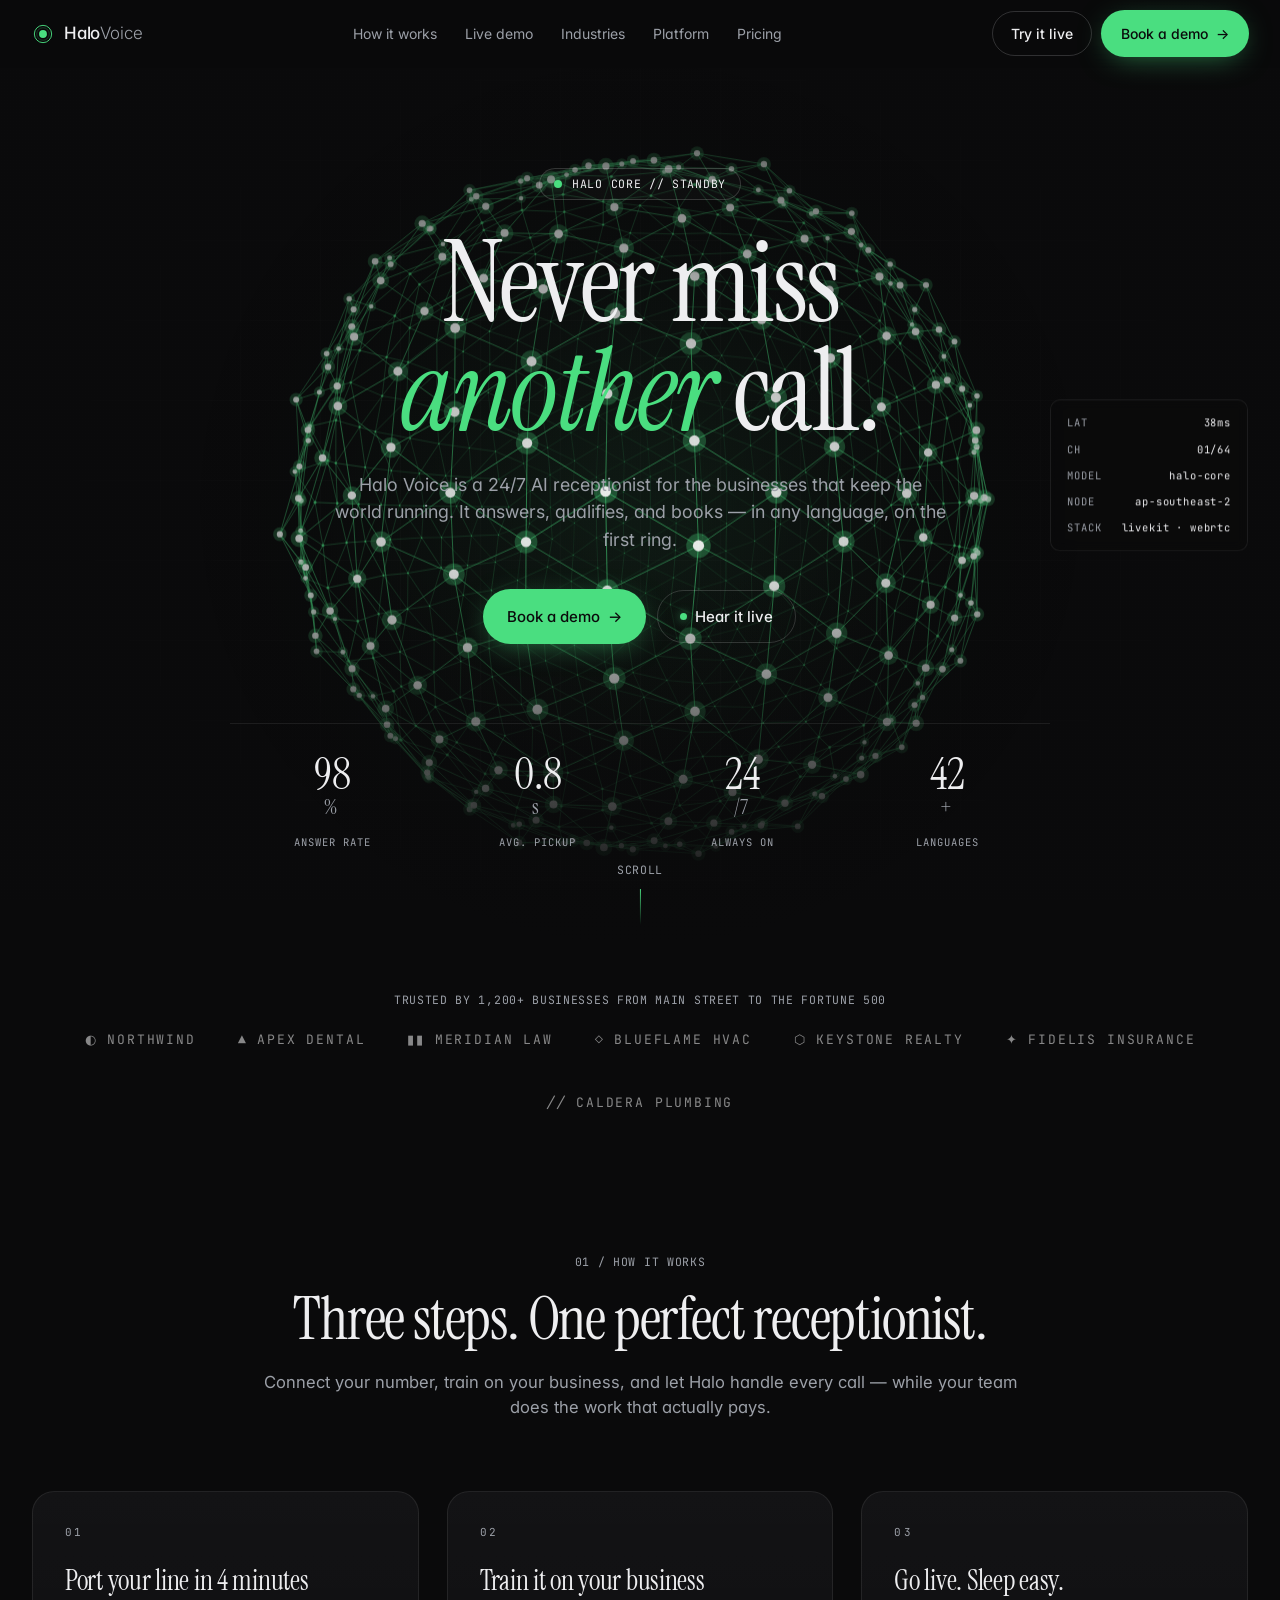
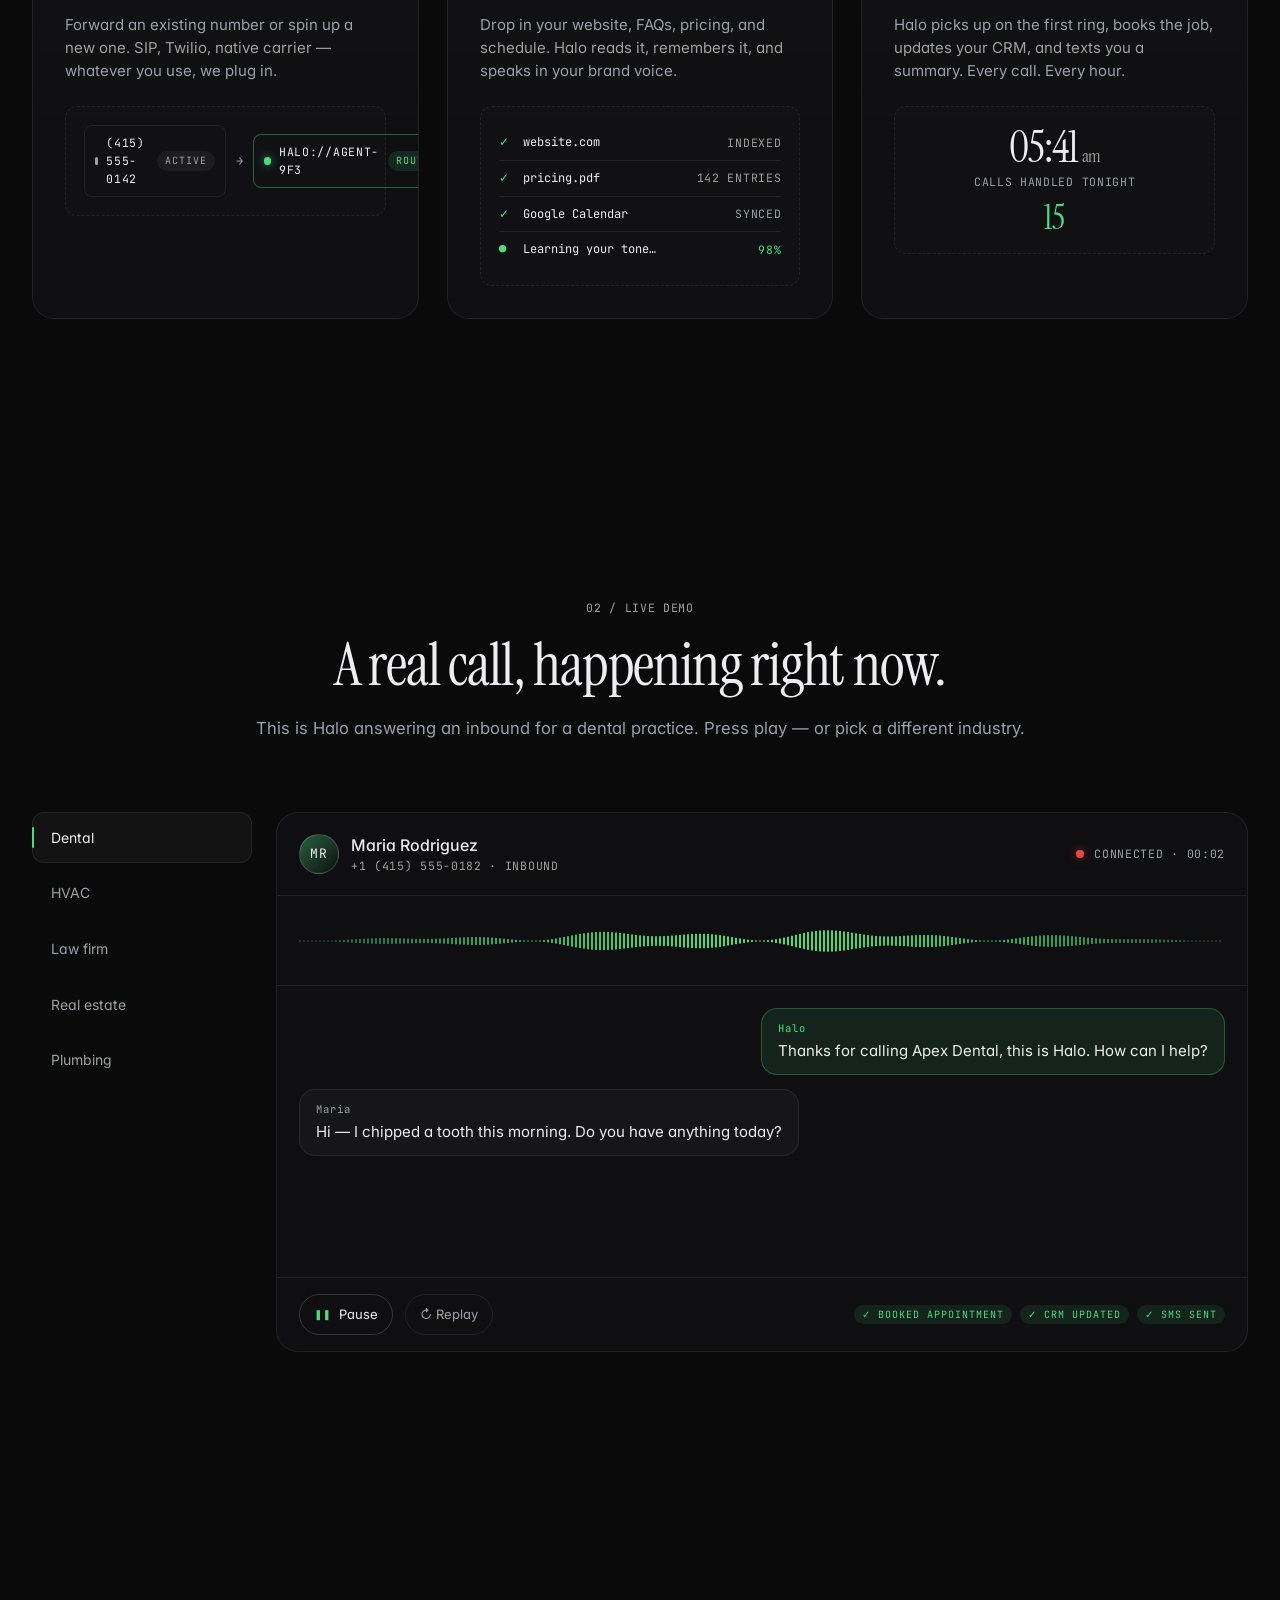
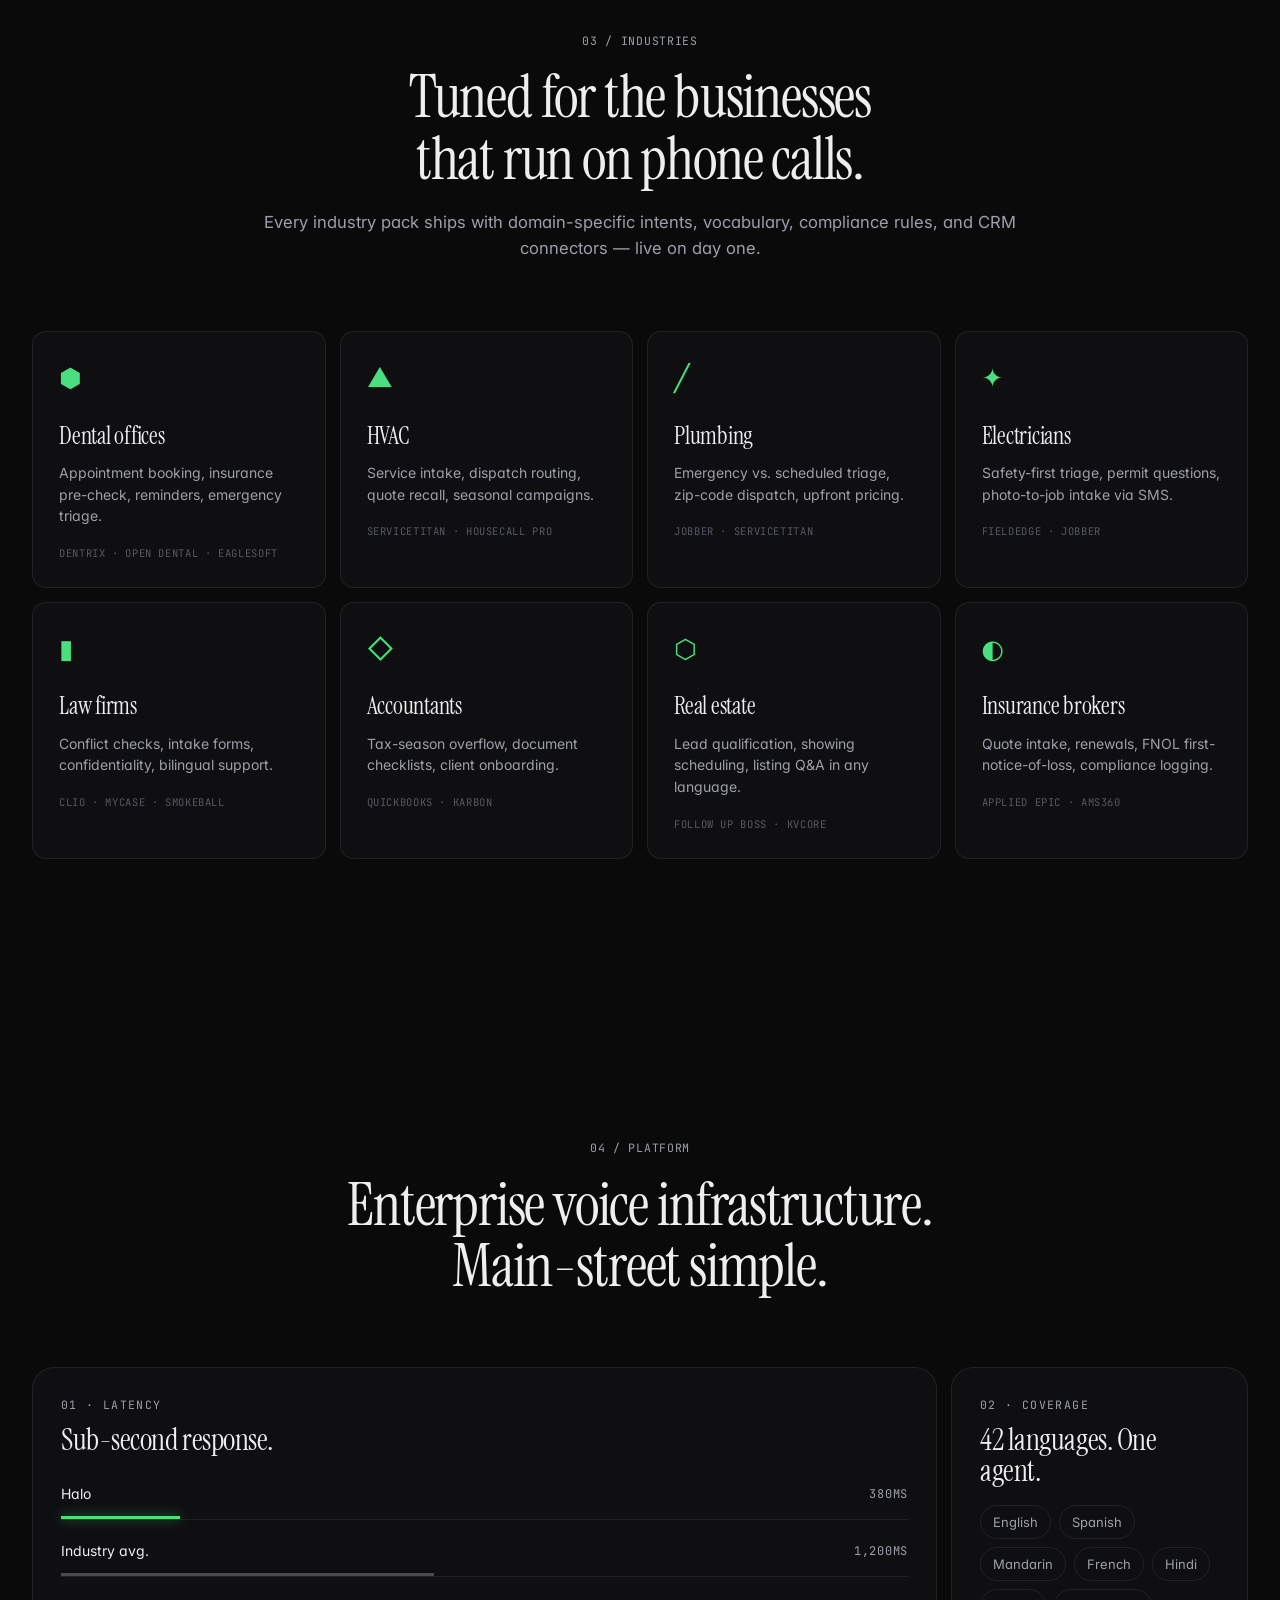
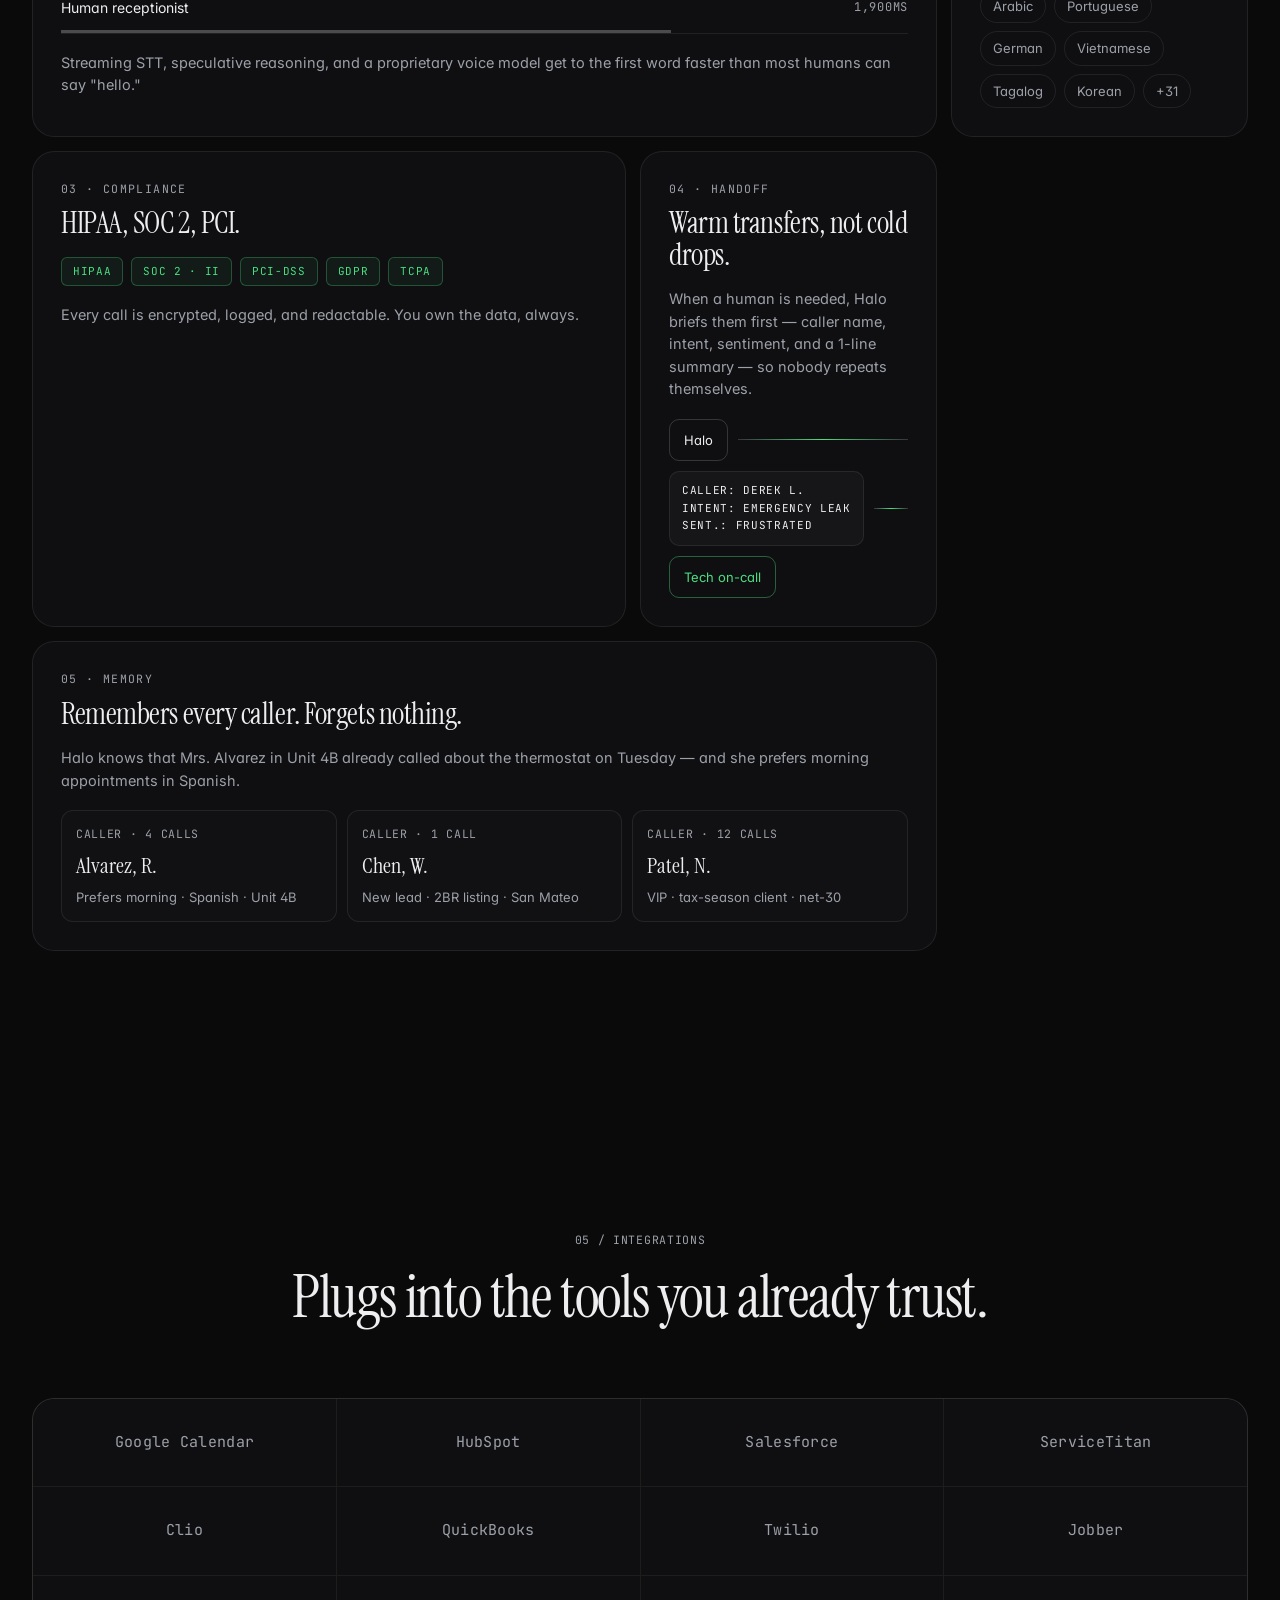
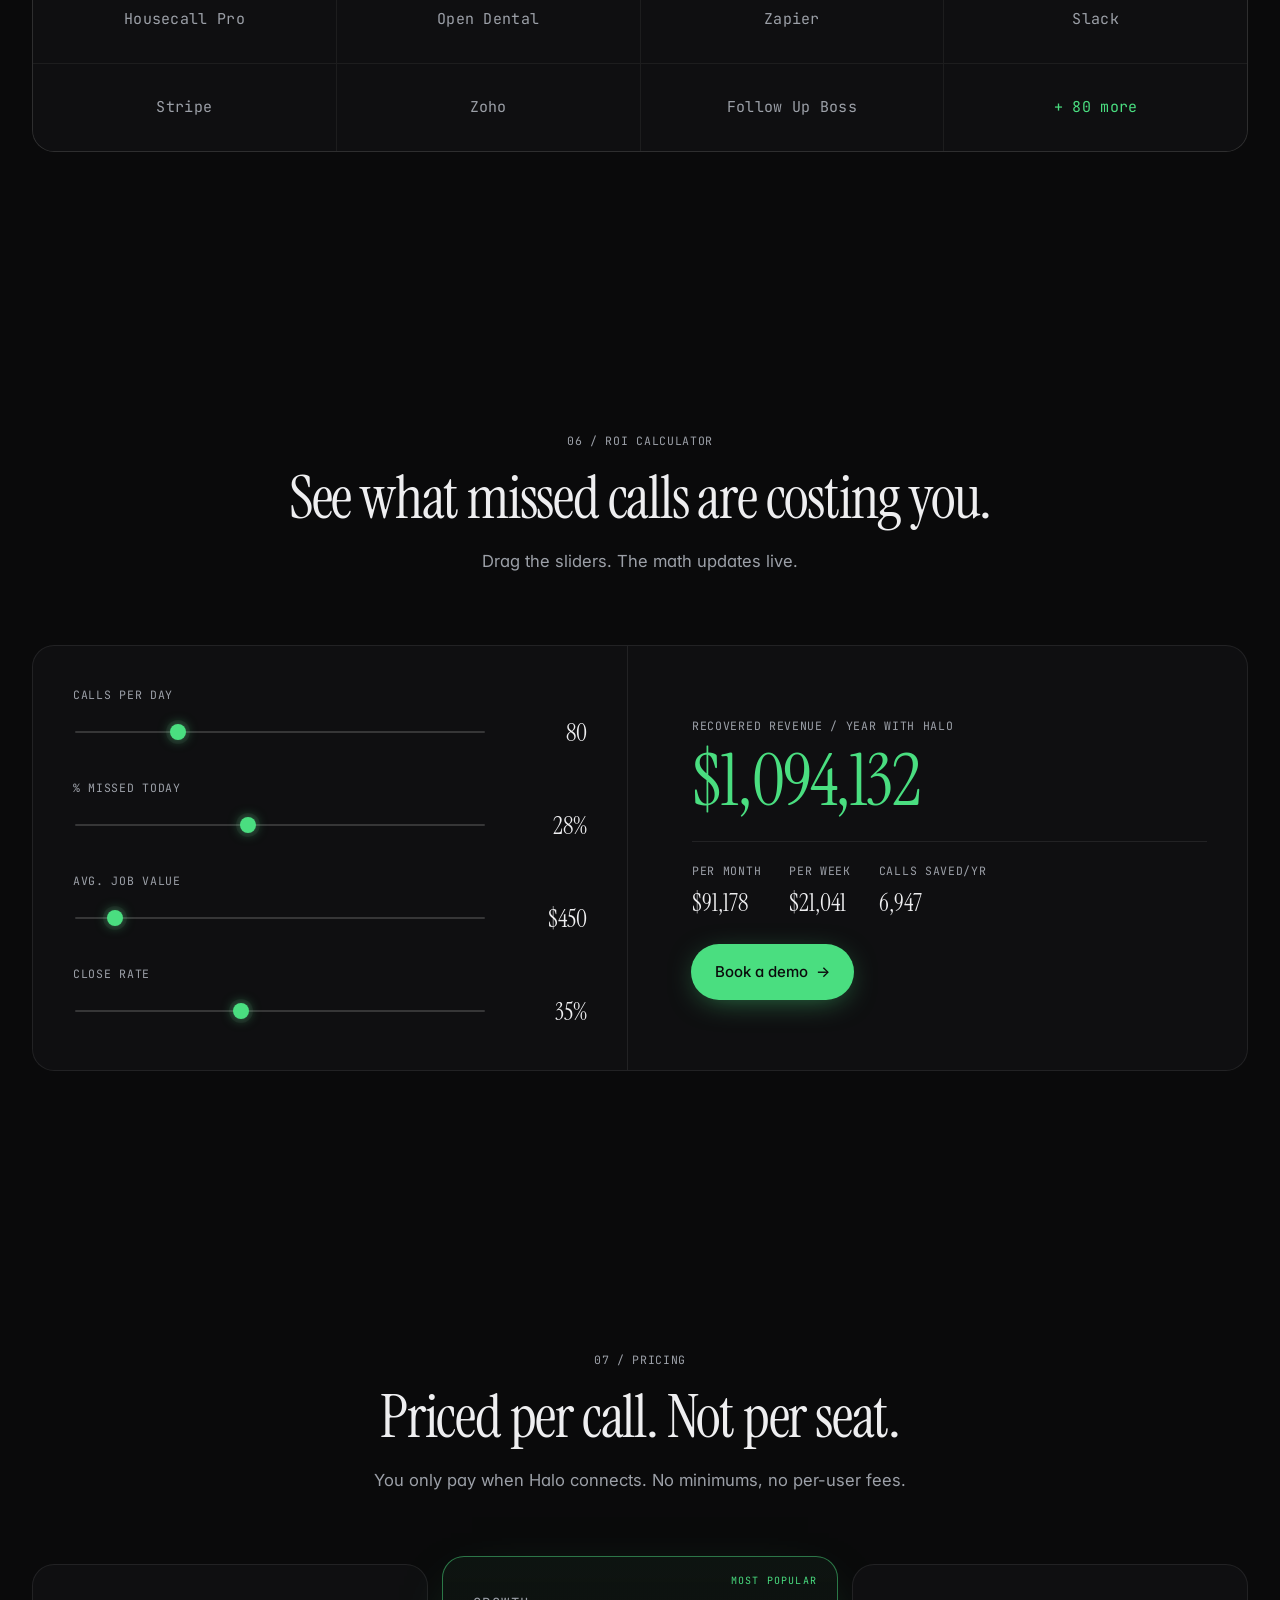
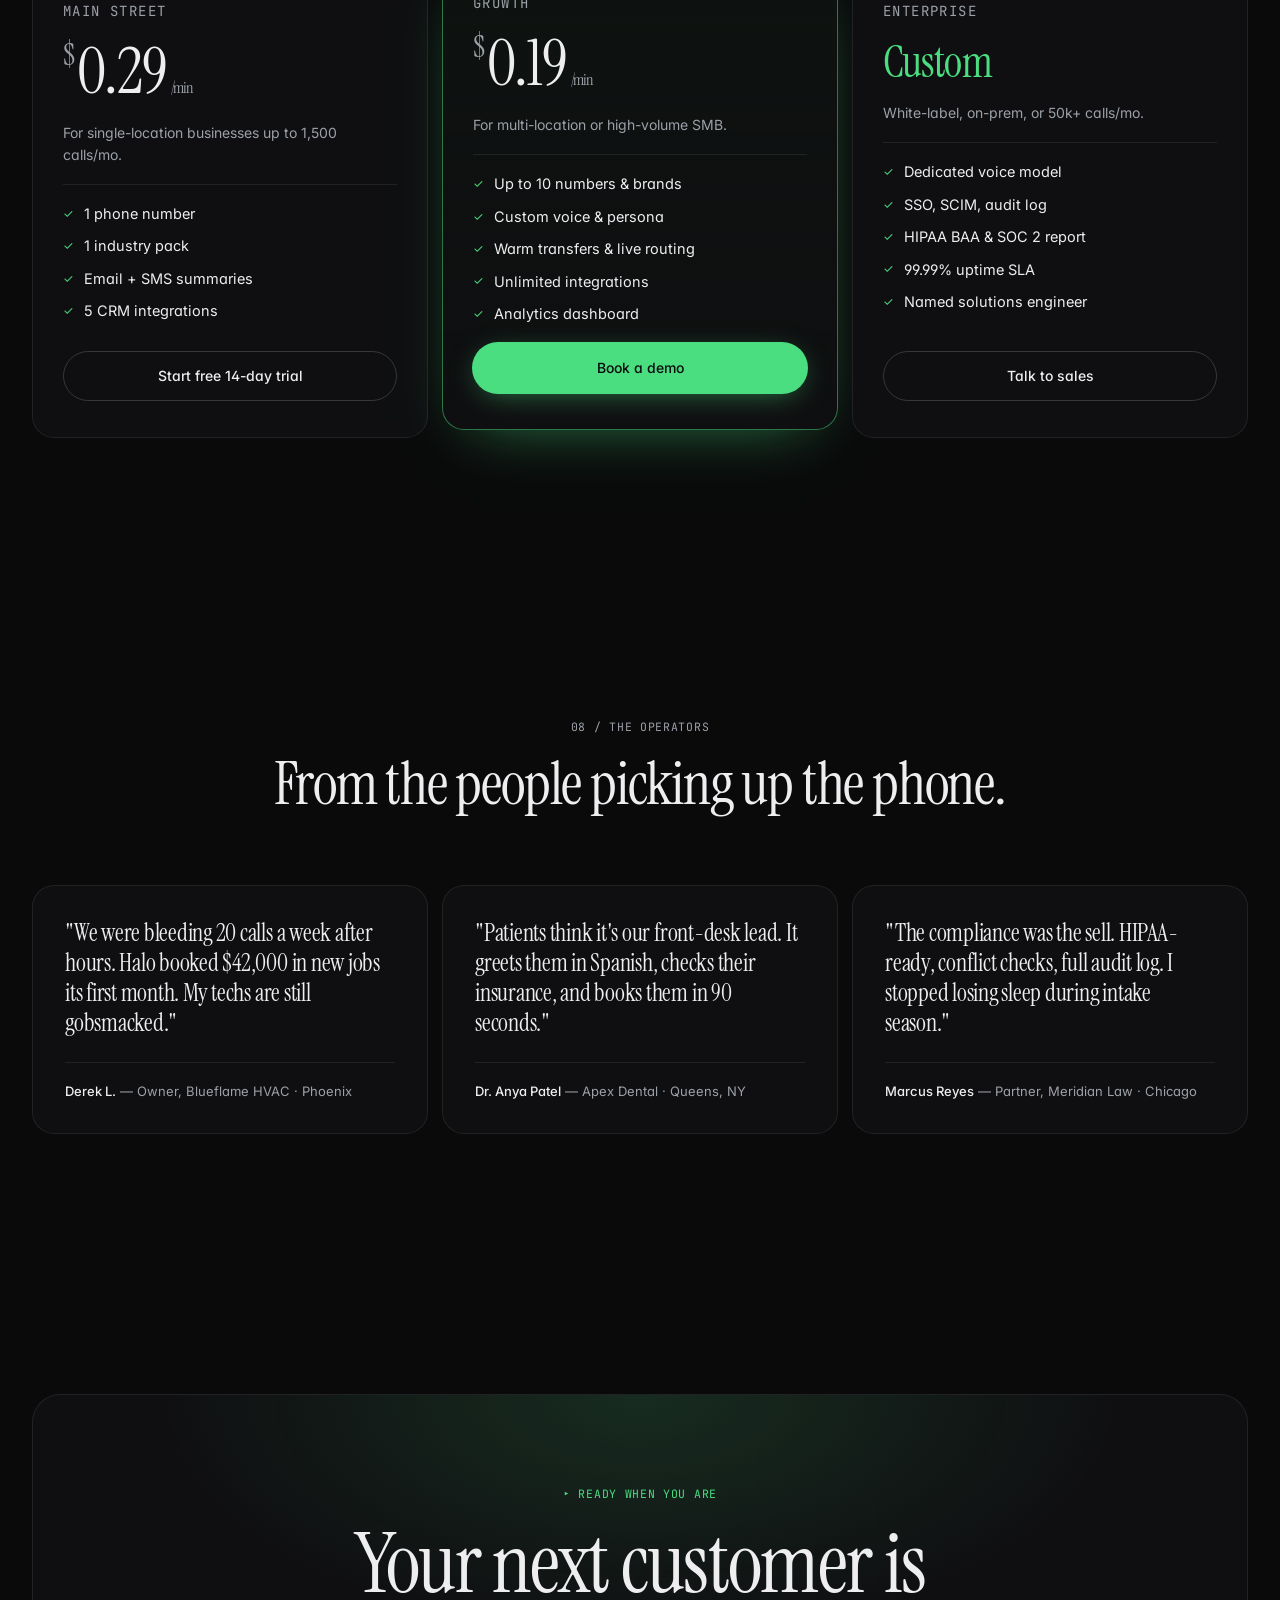
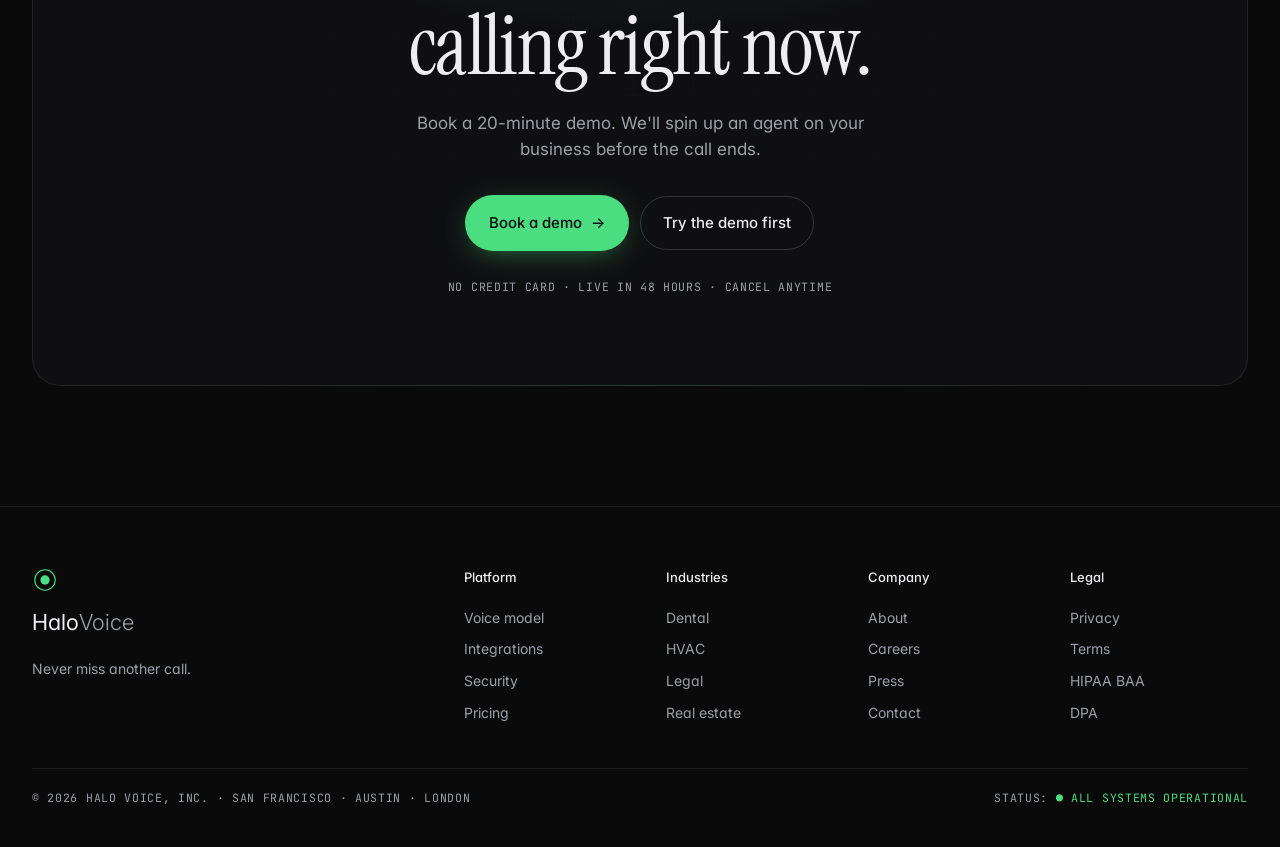
==== index.html @ 18af4e74 "Add files via upload" ====
<!doctype html>
<html lang="en">
<head>
<meta charset="utf-8" />
<meta name="viewport" content="width=device-width, initial-scale=1, viewport-fit=cover" />
<title>Halo Voice — Never miss another call.</title>
<link rel="preconnect" href="https://fonts.googleapis.com">
<link rel="preconnect" href="https://fonts.gstatic.com" crossorigin>
<link rel="stylesheet" href="https://fonts.googleapis.com/css2?family=Inter:wght@300;400;500;600;700&family=Instrument+Serif:ital@0;1&family=JetBrains+Mono:wght@400;500&family=Space+Grotesk:wght@300;400;500;600;700&family=DM+Serif+Display&display=swap" />
<link rel="stylesheet" href="styles.css" />
</head>
<body>

<!-- ───────────────────────────── NAV ───────────────────────────── -->
<header class="nav" id="nav">
  <a href="#top" class="brand" aria-label="Halo Voice home">
    <span class="brand-mark" aria-hidden="true">
      <svg viewBox="0 0 28 28" width="22" height="22"><circle cx="14" cy="14" r="11" fill="none" stroke="currentColor" stroke-width="1.2"/><circle cx="14" cy="14" r="5" fill="currentColor"/><circle cx="14" cy="14" r="8" fill="none" stroke="currentColor" stroke-width=".6" opacity=".5"/></svg>
    </span>
    <span class="brand-word">Halo<span class="brand-word-dim">Voice</span></span>
  </a>
  <nav class="nav-links" aria-label="Primary">
    <a href="#how">How it works</a>
    <a href="#demo">Live demo</a>
    <a href="#industries">Industries</a>
    <a href="#features">Platform</a>
    <a href="#pricing">Pricing</a>
  </nav>
  <div class="nav-cta">
    <a href="#demo" class="btn btn-ghost">Try it live</a>
    <a href="#book" class="btn btn-primary">Book a demo <span class="arr">→</span></a>
  </div>
</header>

<main id="top">

<!-- ───────────────────────────── HERO (pinned orb) ───────────────────────────── -->
<section class="hero" id="hero">
  <div class="hero-stage">
    <canvas id="orb" aria-hidden="true"></canvas>
    <div class="hero-vignette" aria-hidden="true"></div>
    <div class="hero-grid" aria-hidden="true"></div>
  </div>

  <div class="hero-content">
    <div class="hero-eyebrow">
      <span class="pulse"></span>
      <span class="mono">HALO&nbsp;CORE&nbsp;//&nbsp;<span id="hero-status">STANDBY</span></span>
    </div>
    <h1 class="hero-title" id="hero-headline">
      <span class="line">Never miss</span>
      <span class="line"><em>another</em> call.</span>
    </h1>
    <p class="hero-sub">
      Halo Voice is a 24/7 AI receptionist for the businesses that keep the world running.
      It answers, qualifies, and books — in any language, on the first ring.
    </p>
    <div class="hero-ctas">
      <a href="#book" class="btn btn-primary btn-lg">Book a demo <span class="arr">→</span></a>
      <button type="button" id="hear-btn" class="btn btn-ghost btn-lg">
        <span class="play-dot"></span> <span id="hear-btn-label">Hear it live</span>
      </button>
    </div>

    <div class="hero-metrics">
      <div class="metric">
        <span class="metric-num" data-count="98">0</span><span class="metric-unit">%</span>
        <span class="metric-label">answer rate</span>
      </div>
      <div class="metric">
        <span class="metric-num" data-count="0.8">0</span><span class="metric-unit">s</span>
        <span class="metric-label">avg. pickup</span>
      </div>
      <div class="metric">
        <span class="metric-num" data-count="24">0</span><span class="metric-unit">/7</span>
        <span class="metric-label">always on</span>
      </div>
      <div class="metric">
        <span class="metric-num" data-count="42">0</span><span class="metric-unit">+</span>
        <span class="metric-label">languages</span>
      </div>
    </div>
  </div>

  <div class="hero-hud" aria-hidden="true">
    <div class="hud-row"><span>LAT</span><span>38ms</span></div>
    <div class="hud-row"><span>CH</span><span>01/64</span></div>
    <div class="hud-row"><span>MODEL</span><span>halo-core</span></div>
    <div class="hud-row"><span>NODE</span><span>ap-southeast-2</span></div>
    <div class="hud-row"><span>STACK</span><span>livekit · webrtc</span></div>
  </div>

  <div class="scroll-cue" aria-hidden="true">
    <span class="mono">scroll</span>
    <span class="scroll-line"></span>
  </div>
</section>

<!-- ───────────────────────────── LOGO STRIP ───────────────────────────── -->
<section class="logos reveal">
  <p class="mono mono-dim">Trusted by 1,200+ businesses from Main Street to the Fortune 500</p>
  <div class="logo-row">
    <span class="logo-item">◐ NORTHWIND</span>
    <span class="logo-item">▲ apex dental</span>
    <span class="logo-item">▮▮ meridian law</span>
    <span class="logo-item">◇ blueflame hvac</span>
    <span class="logo-item">⬡ keystone realty</span>
    <span class="logo-item">✦ fidelis insurance</span>
    <span class="logo-item">╱╱ caldera plumbing</span>
  </div>
</section>

<!-- ───────────────────────────── HOW IT WORKS ───────────────────────────── -->
<section class="section how" id="how">
  <div class="section-head reveal">
    <span class="mono mono-dim">01 / how it works</span>
    <h2>Three steps. One perfect receptionist.</h2>
    <p class="lede">Connect your number, train on your business, and let Halo handle every call — while your team does the work that actually pays.</p>
  </div>

  <div class="steps">
    <article class="step reveal">
      <div class="step-num">01</div>
      <div class="step-body">
        <h3>Port your line in 4 minutes</h3>
        <p>Forward an existing number or spin up a new one. SIP, Twilio, native carrier — whatever you use, we plug in.</p>
        <div class="step-visual step-visual-port">
          <div class="port-line"><span class="dot"></span><span class="mono">(415) 555-0142</span><span class="tag">active</span></div>
          <div class="port-arrow">→</div>
          <div class="port-line port-halo"><span class="dot dot-accent"></span><span class="mono">halo://agent-9f3</span><span class="tag tag-accent">routed</span></div>
        </div>
      </div>
    </article>

    <article class="step reveal">
      <div class="step-num">02</div>
      <div class="step-body">
        <h3>Train it on your business</h3>
        <p>Drop in your website, FAQs, pricing, and schedule. Halo reads it, remembers it, and speaks in your brand voice.</p>
        <div class="step-visual step-visual-train">
          <div class="train-row"><span class="train-check">✓</span><span>website.com</span><span class="mono mono-dim">indexed</span></div>
          <div class="train-row"><span class="train-check">✓</span><span>pricing.pdf</span><span class="mono mono-dim">142 entries</span></div>
          <div class="train-row"><span class="train-check">✓</span><span>Google Calendar</span><span class="mono mono-dim">synced</span></div>
          <div class="train-row train-live"><span class="train-check train-pulse">●</span><span>Learning your tone…</span><span class="mono mono-accent">98%</span></div>
        </div>
      </div>
    </article>

    <article class="step reveal">
      <div class="step-num">03</div>
      <div class="step-body">
        <h3>Go live. Sleep easy.</h3>
        <p>Halo picks up on the first ring, books the job, updates your CRM, and texts you a summary. Every call. Every hour.</p>
        <div class="step-visual step-visual-live">
          <div class="live-clock"><span class="live-time" id="live-time">02:47<span class="ampm">am</span></span><span class="live-label mono">calls handled tonight</span><span class="live-count" id="live-count">14</span></div>
        </div>
      </div>
    </article>
  </div>
</section>

<!-- ───────────────────────────── LIVE DEMO ───────────────────────────── -->
<section class="section demo" id="demo">
  <div class="section-head reveal">
    <span class="mono mono-dim">02 / live demo</span>
    <h2>A real call, happening right now.</h2>
    <p class="lede">This is Halo answering an inbound for a dental practice. Press play — or pick a different industry.</p>
  </div>

  <div class="demo-wrap reveal">
    <aside class="demo-industries" role="tablist" aria-label="Industry">
      <button class="ind active" data-ind="dental" role="tab">Dental</button>
      <button class="ind" data-ind="hvac" role="tab">HVAC</button>
      <button class="ind" data-ind="law" role="tab">Law firm</button>
      <button class="ind" data-ind="realestate" role="tab">Real estate</button>
      <button class="ind" data-ind="plumbing" role="tab">Plumbing</button>
    </aside>

    <div class="demo-panel">
      <header class="demo-header">
        <div class="demo-caller">
          <div class="demo-avatar">MR</div>
          <div>
            <div class="demo-name" id="demo-caller">Maria Rodriguez</div>
            <div class="mono mono-dim" id="demo-meta">+1 (415) 555-0182 · inbound</div>
          </div>
        </div>
        <div class="demo-status">
          <span class="rec-dot"></span>
          <span class="mono" id="demo-status-txt">CONNECTED · <span id="demo-timer">00:00</span></span>
        </div>
      </header>

      <div class="demo-wave" aria-hidden="true">
        <canvas id="wave"></canvas>
      </div>

      <div class="demo-transcript" id="transcript" role="log" aria-live="polite"></div>

      <footer class="demo-footer">
        <button class="demo-btn" id="demo-toggle"><span class="play-ico">▶</span> <span id="demo-toggle-label">Play call</span></button>
        <button class="demo-btn demo-btn-ghost" id="demo-reset">↻ Replay</button>
        <div class="demo-tags">
          <span class="tag">✓ Booked appointment</span>
          <span class="tag">✓ CRM updated</span>
          <span class="tag">✓ SMS sent</span>
        </div>
      </footer>
    </div>
  </div>
</section>

<!-- ───────────────────────────── INDUSTRIES ───────────────────────────── -->
<section class="section industries" id="industries">
  <div class="section-head reveal">
    <span class="mono mono-dim">03 / industries</span>
    <h2>Tuned for the businesses that run on phone calls.</h2>
    <p class="lede">Every industry pack ships with domain-specific intents, vocabulary, compliance rules, and CRM connectors — live on day one.</p>
  </div>

  <div class="ind-grid">
    <!-- 8 cards -->
    <article class="ind-card reveal"><div class="ind-gly">⬢</div><h3>Dental offices</h3><p>Appointment booking, insurance pre-check, reminders, emergency triage.</p><div class="ind-meta mono">Dentrix · Open Dental · Eaglesoft</div></article>
    <article class="ind-card reveal"><div class="ind-gly">▲</div><h3>HVAC</h3><p>Service intake, dispatch routing, quote recall, seasonal campaigns.</p><div class="ind-meta mono">ServiceTitan · Housecall Pro</div></article>
    <article class="ind-card reveal"><div class="ind-gly">╱</div><h3>Plumbing</h3><p>Emergency vs. scheduled triage, zip-code dispatch, upfront pricing.</p><div class="ind-meta mono">Jobber · ServiceTitan</div></article>
    <article class="ind-card reveal"><div class="ind-gly">✦</div><h3>Electricians</h3><p>Safety-first triage, permit questions, photo-to-job intake via SMS.</p><div class="ind-meta mono">FieldEdge · Jobber</div></article>
    <article class="ind-card reveal"><div class="ind-gly">▮</div><h3>Law firms</h3><p>Conflict checks, intake forms, confidentiality, bilingual support.</p><div class="ind-meta mono">Clio · MyCase · Smokeball</div></article>
    <article class="ind-card reveal"><div class="ind-gly">◇</div><h3>Accountants</h3><p>Tax-season overflow, document checklists, client onboarding.</p><div class="ind-meta mono">QuickBooks · Karbon</div></article>
    <article class="ind-card reveal"><div class="ind-gly">⬡</div><h3>Real estate</h3><p>Lead qualification, showing scheduling, listing Q&A in any language.</p><div class="ind-meta mono">Follow Up Boss · kvCORE</div></article>
    <article class="ind-card reveal"><div class="ind-gly">◐</div><h3>Insurance brokers</h3><p>Quote intake, renewals, FNOL first-notice-of-loss, compliance logging.</p><div class="ind-meta mono">Applied Epic · AMS360</div></article>
  </div>
</section>

<!-- ───────────────────────────── FEATURES ───────────────────────────── -->
<section class="section features" id="features">
  <div class="section-head reveal">
    <span class="mono mono-dim">04 / platform</span>
    <h2>Enterprise voice infrastructure. Main-street simple.</h2>
  </div>

  <div class="feat-grid">
    <article class="feat feat-wide reveal">
      <div class="feat-top">
        <span class="mono mono-dim">01 · latency</span>
        <h3>Sub-second response.</h3>
      </div>
      <div class="feat-gauge">
        <div class="gauge"><span class="gauge-fill" style="--pct:14%"></span><span class="gauge-label">Halo</span><span class="gauge-val mono">380ms</span></div>
        <div class="gauge"><span class="gauge-fill" style="--pct:44%" data-dim></span><span class="gauge-label">Industry avg.</span><span class="gauge-val mono">1,200ms</span></div>
        <div class="gauge"><span class="gauge-fill" style="--pct:72%" data-dim></span><span class="gauge-label">Human receptionist</span><span class="gauge-val mono">1,900ms</span></div>
      </div>
      <p>Streaming STT, speculative reasoning, and a proprietary voice model get to the first word faster than most humans can say "hello."</p>
    </article>

    <article class="feat reveal">
      <div class="feat-top"><span class="mono mono-dim">02 · coverage</span><h3>42 languages. One agent.</h3></div>
      <div class="lang-cloud">
        <span>English</span><span>Spanish</span><span>Mandarin</span><span>French</span><span>Hindi</span><span>Arabic</span><span>Portuguese</span><span>German</span><span>Vietnamese</span><span>Tagalog</span><span>Korean</span><span>+31</span>
      </div>
    </article>

    <article class="feat reveal">
      <div class="feat-top"><span class="mono mono-dim">03 · compliance</span><h3>HIPAA, SOC&nbsp;2, PCI.</h3></div>
      <div class="badge-row">
        <span class="badge">HIPAA</span><span class="badge">SOC 2 · II</span><span class="badge">PCI-DSS</span><span class="badge">GDPR</span><span class="badge">TCPA</span>
      </div>
      <p>Every call is encrypted, logged, and redactable. You own the data, always.</p>
    </article>

    <article class="feat reveal">
      <div class="feat-top"><span class="mono mono-dim">04 · handoff</span><h3>Warm transfers, not cold drops.</h3></div>
      <p>When a human is needed, Halo briefs them first — caller name, intent, sentiment, and a 1-line summary — so nobody repeats themselves.</p>
      <div class="handoff">
        <div class="hand-node">Halo</div>
        <div class="hand-line"></div>
        <div class="hand-brief mono">
          <div>caller: <span>Derek L.</span></div>
          <div>intent: <span>emergency leak</span></div>
          <div>sent.: <span class="accent">frustrated</span></div>
        </div>
        <div class="hand-line"></div>
        <div class="hand-node hand-node-accent">Tech on-call</div>
      </div>
    </article>

    <article class="feat feat-wide reveal">
      <div class="feat-top"><span class="mono mono-dim">05 · memory</span><h3>Remembers every caller. Forgets nothing.</h3></div>
      <p>Halo knows that Mrs. Alvarez in Unit 4B already called about the thermostat on Tuesday — and she prefers morning appointments in Spanish.</p>
      <div class="mem-row">
        <div class="mem-card"><div class="mono mono-dim">CALLER · 4 calls</div><div class="mem-name">Alvarez, R.</div><div class="mem-fact">Prefers morning · Spanish · Unit 4B</div></div>
        <div class="mem-card"><div class="mono mono-dim">CALLER · 1 call</div><div class="mem-name">Chen, W.</div><div class="mem-fact">New lead · 2BR listing · San Mateo</div></div>
        <div class="mem-card"><div class="mono mono-dim">CALLER · 12 calls</div><div class="mem-name">Patel, N.</div><div class="mem-fact">VIP · tax-season client · net-30</div></div>
      </div>
    </article>
  </div>
</section>

<!-- ───────────────────────────── INTEGRATIONS ───────────────────────────── -->
<section class="section integrations" id="integrations">
  <div class="section-head reveal">
    <span class="mono mono-dim">05 / integrations</span>
    <h2>Plugs into the tools you already trust.</h2>
  </div>
  <div class="integ-grid reveal">
    <div class="integ">Google Calendar</div>
    <div class="integ">HubSpot</div>
    <div class="integ">Salesforce</div>
    <div class="integ">ServiceTitan</div>
    <div class="integ">Clio</div>
    <div class="integ">QuickBooks</div>
    <div class="integ">Twilio</div>
    <div class="integ">Jobber</div>
    <div class="integ">Housecall Pro</div>
    <div class="integ">Open Dental</div>
    <div class="integ">Zapier</div>
    <div class="integ">Slack</div>
    <div class="integ">Stripe</div>
    <div class="integ">Zoho</div>
    <div class="integ">Follow Up Boss</div>
    <div class="integ integ-more">+ 80 more</div>
  </div>
</section>

<!-- ───────────────────────────── ROI CALCULATOR ───────────────────────────── -->
<section class="section roi" id="roi">
  <div class="section-head reveal">
    <span class="mono mono-dim">06 / roi calculator</span>
    <h2>See what missed calls are costing you.</h2>
    <p class="lede">Drag the sliders. The math updates live.</p>
  </div>

  <div class="roi-wrap reveal">
    <div class="roi-controls">
      <label class="roi-field">
        <span class="mono mono-dim">Calls per day</span>
        <input type="range" id="roi-calls" min="10" max="300" value="80" />
        <span class="roi-val" id="roi-calls-val">80</span>
      </label>
      <label class="roi-field">
        <span class="mono mono-dim">% missed today</span>
        <input type="range" id="roi-miss" min="5" max="60" value="28" />
        <span class="roi-val"><span id="roi-miss-val">28</span>%</span>
      </label>
      <label class="roi-field">
        <span class="mono mono-dim">Avg. job value</span>
        <input type="range" id="roi-value" min="50" max="5000" step="50" value="450" />
        <span class="roi-val">$<span id="roi-value-val">450</span></span>
      </label>
      <label class="roi-field">
        <span class="mono mono-dim">Close rate</span>
        <input type="range" id="roi-close" min="5" max="80" value="35" />
        <span class="roi-val"><span id="roi-close-val">35</span>%</span>
      </label>
    </div>

    <div class="roi-readout">
      <div class="roi-big">
        <span class="mono mono-dim">Recovered revenue / year with Halo</span>
        <div class="roi-amt">$<span id="roi-year">0</span></div>
      </div>
      <div class="roi-small-row">
        <div class="roi-small"><span class="mono mono-dim">per month</span><div>$<span id="roi-month">0</span></div></div>
        <div class="roi-small"><span class="mono mono-dim">per week</span><div>$<span id="roi-week">0</span></div></div>
        <div class="roi-small"><span class="mono mono-dim">calls saved/yr</span><div><span id="roi-saved">0</span></div></div>
      </div>
      <a href="#book" class="btn btn-primary btn-lg roi-cta">Book a demo <span class="arr">→</span></a>
    </div>
  </div>
</section>

<!-- ───────────────────────────── PRICING ───────────────────────────── -->
<section class="section pricing" id="pricing">
  <div class="section-head reveal">
    <span class="mono mono-dim">07 / pricing</span>
    <h2>Priced per call. Not per seat.</h2>
    <p class="lede">You only pay when Halo connects. No minimums, no per-user fees.</p>
  </div>

  <div class="price-grid reveal">
    <article class="price">
      <div class="price-name">Main Street</div>
      <div class="price-amt"><span class="price-curr">$</span>0.29<span class="price-per">/min</span></div>
      <p class="price-blurb">For single-location businesses up to 1,500 calls/mo.</p>
      <ul class="price-list">
        <li>1 phone number</li>
        <li>1 industry pack</li>
        <li>Email + SMS summaries</li>
        <li>5 CRM integrations</li>
      </ul>
      <a href="#book" class="btn btn-ghost btn-wide">Start free 14-day trial</a>
    </article>
    <article class="price price-featured">
      <div class="price-badge mono">most popular</div>
      <div class="price-name">Growth</div>
      <div class="price-amt"><span class="price-curr">$</span>0.19<span class="price-per">/min</span></div>
      <p class="price-blurb">For multi-location or high-volume SMB.</p>
      <ul class="price-list">
        <li>Up to 10 numbers &amp; brands</li>
        <li>Custom voice &amp; persona</li>
        <li>Warm transfers &amp; live routing</li>
        <li>Unlimited integrations</li>
        <li>Analytics dashboard</li>
      </ul>
      <a href="#book" class="btn btn-primary btn-wide">Book a demo</a>
    </article>
    <article class="price">
      <div class="price-name">Enterprise</div>
      <div class="price-amt price-amt-custom">Custom</div>
      <p class="price-blurb">White-label, on-prem, or 50k+ calls/mo.</p>
      <ul class="price-list">
        <li>Dedicated voice model</li>
        <li>SSO, SCIM, audit log</li>
        <li>HIPAA BAA &amp; SOC 2 report</li>
        <li>99.99% uptime SLA</li>
        <li>Named solutions engineer</li>
      </ul>
      <a href="#book" class="btn btn-ghost btn-wide">Talk to sales</a>
    </article>
  </div>
</section>

<!-- ───────────────────────────── TESTIMONIALS ───────────────────────────── -->
<section class="section testimonials" id="testimonials">
  <div class="section-head reveal">
    <span class="mono mono-dim">08 / the operators</span>
    <h2>From the people picking up the phone.</h2>
  </div>
  <div class="quote-grid">
    <figure class="quote reveal">
      <blockquote>"We were bleeding 20 calls a week after hours. Halo booked $42,000 in new jobs its first month. My techs are still gobsmacked."</blockquote>
      <figcaption><strong>Derek L.</strong> — Owner, Blueflame HVAC · Phoenix</figcaption>
    </figure>
    <figure class="quote reveal">
      <blockquote>"Patients think it's our front-desk lead. It greets them in Spanish, checks their insurance, and books them in 90 seconds."</blockquote>
      <figcaption><strong>Dr. Anya Patel</strong> — Apex Dental · Queens, NY</figcaption>
    </figure>
    <figure class="quote reveal">
      <blockquote>"The compliance was the sell. HIPAA-ready, conflict checks, full audit log. I stopped losing sleep during intake season."</blockquote>
      <figcaption><strong>Marcus Reyes</strong> — Partner, Meridian Law · Chicago</figcaption>
    </figure>
  </div>
</section>

<!-- ───────────────────────────── CTA ───────────────────────────── -->
<section class="section cta-section" id="book">
  <div class="cta-card reveal">
    <div class="cta-grid" aria-hidden="true"></div>
    <span class="mono mono-dim cta-eyebrow">▸ ready when you are</span>
    <h2 class="cta-title">Your next customer is<br/>calling right now.</h2>
    <p class="cta-sub">Book a 20-minute demo. We'll spin up an agent on your business before the call ends.</p>
    <div class="cta-ctas">
      <a href="#" class="btn btn-primary btn-lg">Book a demo <span class="arr">→</span></a>
      <a href="#demo" class="btn btn-ghost btn-lg">Try the demo first</a>
    </div>
    <div class="cta-foot mono mono-dim">no credit card · live in 48 hours · cancel anytime</div>
  </div>
</section>

<!-- ───────────────────────────── FOOTER ───────────────────────────── -->
<footer class="footer">
  <div class="foot-top">
    <div class="foot-brand">
      <span class="brand-mark"><svg viewBox="0 0 28 28" width="26" height="26"><circle cx="14" cy="14" r="11" fill="none" stroke="currentColor" stroke-width="1.2"/><circle cx="14" cy="14" r="5" fill="currentColor"/></svg></span>
      <span class="brand-word">Halo<span class="brand-word-dim">Voice</span></span>
      <p class="foot-tag">Never miss another call.</p>
    </div>
    <div class="foot-cols">
      <div><h4>Platform</h4><a href="#features">Voice model</a><a href="#integrations">Integrations</a><a href="#features">Security</a><a href="#pricing">Pricing</a></div>
      <div><h4>Industries</h4><a href="#industries">Dental</a><a href="#industries">HVAC</a><a href="#industries">Legal</a><a href="#industries">Real estate</a></div>
      <div><h4>Company</h4><a href="#">About</a><a href="#">Careers</a><a href="#">Press</a><a href="#">Contact</a></div>
      <div><h4>Legal</h4><a href="#">Privacy</a><a href="#">Terms</a><a href="#">HIPAA BAA</a><a href="#">DPA</a></div>
    </div>
  </div>
  <div class="foot-bottom">
    <span class="mono mono-dim">© 2026 halo voice, inc. · san francisco · austin · london</span>
    <span class="mono mono-dim">status: <span class="ok">● all systems operational</span></span>
  </div>
</footer>

</main>

<!-- ───────────────────────────── TWEAKS ───────────────────────────── -->
<aside class="tweaks" id="tweaks" hidden>
  <header class="tweaks-head">
    <span class="mono">Tweaks</span>
    <button class="tweaks-close" id="tweaks-close" aria-label="Close">×</button>
  </header>
  <div class="tweaks-body">
    <div class="tweak">
      <label class="mono mono-dim">Accent color</label>
      <div class="swatches" id="sw-accent">
        <button data-val="#4ade80" style="--c:#4ade80"></button>
        <button data-val="#22d3ee" style="--c:#22d3ee"></button>
        <button data-val="#a78bfa" style="--c:#a78bfa"></button>
        <button data-val="#f472b6" style="--c:#f472b6"></button>
        <button data-val="#fbbf24" style="--c:#fbbf24"></button>
        <button data-val="#f87171" style="--c:#f87171"></button>
        <button data-val="#ffffff" style="--c:#ffffff"></button>
      </div>
    </div>
    <div class="tweak">
      <label class="mono mono-dim">Font pairing</label>
      <div class="seg" id="sw-font">
        <button data-val="instrument">Instrument + Inter</button>
        <button data-val="grotesk">Grotesk</button>
        <button data-val="dmserif">DM Serif + Inter</button>
      </div>
    </div>
    <div class="tweak">
      <label class="mono mono-dim">Animation intensity</label>
      <div class="seg" id="sw-anim">
        <button data-val="calm">Calm</button>
        <button data-val="normal">Normal</button>
        <button data-val="max">Max</button>
      </div>
    </div>
    <div class="tweak">
      <label class="mono mono-dim">Hero headline</label>
      <textarea id="sw-head" rows="2"></textarea>
      <p class="tweak-hint mono mono-dim">wrap the accent word in *asterisks*</p>
    </div>
  </div>
</aside>

<script>
/* ===========================================================
   HERO — GEODESIC DOT-SPHERE with live voice reactivity
   - Icosphere mesh (icosahedron subdivided) -> even triangulation.
   - Idle: slow rotation, faint edges, dim vertices, soft bloom.
   - Active: vertices displace outward on amp, edges brighten/pulse,
     bloom swells, expanding voice rings.
   - Painter's-algorithm depth sort on edges (back-to-front).
   =========================================================== */
(() => {
  const canvas = document.getElementById('orb');
  if (!canvas) return;
  const ctx = canvas.getContext('2d');
  let W, H, DPR;
  const MAX_DPR = 1.75;

  // ------- state -------
  const state = {
    mode: 'idle',         // 'idle' | 'listening' | 'thinking' | 'speaking'
    amp: 0,               // smoothed 0..1 mic energy (or synthetic when speaking)
    rawAmp: 0,
    activation: 0,        // 0..1 how "woken" the sphere is
    status: 'standby',
    startedAt: 0
  };

  // =========================================================
  // ICOSPHERE — icosahedron subdivided N times
  // N=3 → 642 verts / 1280 faces / 1920 unique edges.
  // =========================================================
  const SUBDIV = 3;

  function buildIcosphere(subdiv){
    // base icosahedron
    const t = (1 + Math.sqrt(5)) / 2;
    let verts = [
      [-1, t, 0],[ 1, t, 0],[-1,-t, 0],[ 1,-t, 0],
      [ 0,-1, t],[ 0, 1, t],[ 0,-1,-t],[ 0, 1,-t],
      [ t, 0,-1],[ t, 0, 1],[-t, 0,-1],[-t, 0, 1],
    ].map(v => {
      const l = Math.hypot(v[0],v[1],v[2]);
      return [v[0]/l, v[1]/l, v[2]/l];
    });
    let faces = [
      [0,11,5],[0,5,1],[0,1,7],[0,7,10],[0,10,11],
      [1,5,9],[5,11,4],[11,10,2],[10,7,6],[7,1,8],
      [3,9,4],[3,4,2],[3,2,6],[3,6,8],[3,8,9],
      [4,9,5],[2,4,11],[6,2,10],[8,6,7],[9,8,1],
    ];

    // subdivide: for each face, split each edge, normalize midpoints to the sphere
    const midCache = new Map();
    function midpoint(a, b){
      const key = a < b ? `${a}_${b}` : `${b}_${a}`;
      if (midCache.has(key)) return midCache.get(key);
      const va = verts[a], vb = verts[b];
      const mx = (va[0]+vb[0])/2, my = (va[1]+vb[1])/2, mz = (va[2]+vb[2])/2;
      const l = Math.hypot(mx,my,mz);
      verts.push([mx/l, my/l, mz/l]);
      const idx = verts.length - 1;
      midCache.set(key, idx);
      return idx;
    }
    for (let s=0; s<subdiv; s++){
      const next = [];
      for (const [a,b,c] of faces){
        const ab = midpoint(a,b), bc = midpoint(b,c), ca = midpoint(c,a);
        next.push([a,ab,ca], [b,bc,ab], [c,ca,bc], [ab,bc,ca]);
      }
      faces = next;
    }

    // unique edges
    const edgeSet = new Set();
    const edges = [];
    for (const [a,b,c] of faces){
      for (const [p,q] of [[a,b],[b,c],[c,a]]){
        const key = p < q ? `${p}_${q}` : `${q}_${p}`;
        if (!edgeSet.has(key)){
          edgeSet.add(key);
          edges.push([p,q]);
        }
      }
    }
    return { verts, edges };
  }

  const ico = buildIcosphere(SUBDIV);
  const V = ico.verts.length;
  const E = ico.edges.length;

  // flat typed arrays — original + transformed
  const vx0 = new Float32Array(V), vy0 = new Float32Array(V), vz0 = new Float32Array(V);
  for (let i=0;i<V;i++){ vx0[i]=ico.verts[i][0]; vy0[i]=ico.verts[i][1]; vz0[i]=ico.verts[i][2]; }

  // per-vertex random phase for organic noise
  const vPhase = new Float32Array(V);
  for (let i=0;i<V;i++) vPhase[i] = Math.random() * Math.PI * 2;

  // edges as flat Int32 pairs + parallel phase
  const ea = new Int32Array(E), eb = new Int32Array(E);
  const ePhase = new Float32Array(E);
  for (let i=0;i<E;i++){
    ea[i] = ico.edges[i][0];
    eb[i] = ico.edges[i][1];
    ePhase[i] = Math.random() * Math.PI * 2;
  }

  // transformed verts (recomputed each frame)
  const tx = new Float32Array(V), ty = new Float32Array(V), tz = new Float32Array(V);
  const sx = new Float32Array(V), sy = new Float32Array(V), sp = new Float32Array(V); // screen + perspective

  // edge z-sort indices (reused)
  const edgeOrder = new Int32Array(E);
  const edgeZ = new Float32Array(E);
  for (let i=0;i<E;i++) edgeOrder[i] = i;

  // pointer parallax
  let mx=0, my=0, tmx=0, tmy=0;
  window.addEventListener('mousemove', e=>{
    tmx = (e.clientX / window.innerWidth - .5) * 2;
    tmy = (e.clientY / window.innerHeight - .5) * 2;
  });

  function size(){
    DPR = Math.min(window.devicePixelRatio || 1, MAX_DPR);
    const rect = canvas.getBoundingClientRect();
    W = rect.width; H = rect.height;
    canvas.width = W * DPR; canvas.height = H * DPR;
    ctx.setTransform(DPR,0,0,DPR,0,0);
  }
  size();
  window.addEventListener('resize', size);

  const accent = () => getComputedStyle(document.documentElement).getPropertyValue('--accent').trim() || '#4ade80';
  function hexRgb(h){
    const m = h.replace('#','');
    const n = m.length === 3 ? m.split('').map(c=>c+c).join('') : m;
    return { r: parseInt(n.slice(0,2),16), g: parseInt(n.slice(2,4),16), b: parseInt(n.slice(4,6),16) };
  }

  let t0 = performance.now();
  let scrollY = 0;
  window.addEventListener('scroll', ()=>{ scrollY = window.scrollY; }, {passive:true});

  // =========================================================
  // AUDIO — real mic when permitted, synthetic when speaking
  // =========================================================
  let audioCtx=null, analyser=null, micSrc=null, micStream=null, freq=null;
  let speakSynthT0 = 0;

  async function startMic(){
    try{
      if (!audioCtx) audioCtx = new (window.AudioContext || window.webkitAudioContext)();
      if (audioCtx.state === 'suspended') await audioCtx.resume();
      if (!micStream){
        micStream = await navigator.mediaDevices.getUserMedia({ audio: { echoCancellation:true, noiseSuppression:true } });
      }
      if (!analyser){
        analyser = audioCtx.createAnalyser();
        analyser.fftSize = 512;
        analyser.smoothingTimeConstant = 0.75;
        freq = new Uint8Array(analyser.frequencyBinCount);
      }
      if (!micSrc){
        micSrc = audioCtx.createMediaStreamSource(micStream);
        micSrc.connect(analyser);
      }
      return true;
    } catch(e){
      return false;
    }
  }
  function stopMic(){
    if (micStream){
      micStream.getTracks().forEach(tr => tr.stop());
      micStream = null; micSrc = null;
    }
  }

  function currentAmp(){
    if (state.mode === 'listening' && analyser){
      analyser.getByteFrequencyData(freq);
      let sum = 0;
      for (let i=2;i<60;i++) sum += freq[i];
      const v = sum / (58 * 255);
      return Math.min(1, v * 1.9);
    }
    if (state.mode === 'speaking'){
      const dt = (performance.now() - speakSynthT0) / 1000;
      const env = (Math.sin(dt*6.1)*0.5+0.5) * (Math.sin(dt*1.7)*0.5+0.5);
      const fine = (Math.sin(dt*14.3)*0.25+0.25);
      return Math.min(1, (env + fine) * 0.85);
    }
    return 0;
  }

  // =========================================================
  // RENDER
  // =========================================================
  function render(now){
    const t = (now - t0) / 1000;
    mx += (tmx - mx) * 0.04;
    my += (tmy - my) * 0.04;

    const animMult = parseFloat(getComputedStyle(document.body).getPropertyValue('--anim-mult')) || 1;

    const heroH = window.innerHeight;
    const fade = Math.max(0, 1 - scrollY / (heroH * 0.85));

    ctx.clearRect(0,0,W,H);
    if (fade <= 0.01){ requestAnimationFrame(render); return; }

    // amp + activation smoothing
    const tgt = currentAmp();
    state.rawAmp = tgt;
    state.amp += (tgt - state.amp) * 0.22;
    const active = state.mode !== 'idle';
    state.activation += ((active ? 1 : 0) - state.activation) * 0.08;

    const cx = W/2;
    const cy = H/2 + Math.min(H*0.03, 28);
    const baseR = Math.min(W, H) * 0.3;

    const acc = accent();
    const aRgb = hexRgb(acc);
    const rgbStr = `${aRgb.r},${aRgb.g},${aRgb.b}`;

    const rotY = t * 0.18 * animMult + mx * 0.2;
    const rotX = Math.sin(t * 0.11 * animMult) * 0.1 + my * 0.1;
    const cY = Math.cos(rotY), sY = Math.sin(rotY);
    const cX = Math.cos(rotX), sX = Math.sin(rotX);

    const breath = 1 + Math.sin(t * 1.0 * animMult) * 0.02;
    const ampPush = state.amp * 0.10 * state.activation;
    const R = baseR * (breath + ampPush);

    // per-vertex displacement amount: organic, amp-scaled
    const dispAmp = (0.02 + state.amp * 0.18 * state.activation);
    const perspD = 600; // eye distance (arbitrary)

    // -------- transform all verts --------
    for (let i=0;i<V;i++){
      // low-freq wobble per vertex (keeps idle alive even without voice)
      const wob = Math.sin(t * 0.9 * animMult + vPhase[i]) * 0.012
                + Math.sin(t * 2.3 * animMult + vPhase[i]*1.7) * 0.008;
      const d = 1 + wob + dispAmp * (Math.sin(t * 3.4 + vPhase[i]) * 0.5 + 0.5);
      const x0 = vx0[i] * d, y0 = vy0[i] * d, z0 = vz0[i] * d;

      // rotate Y
      const x1 = x0 * cY - z0 * sY;
      const z1 = x0 * sY + z0 * cY;
      // rotate X
      const y1 = y0 * cX - z1 * sX;
      const z2 = y0 * sX + z1 * cX;

      tx[i] = x1; ty[i] = y1; tz[i] = z2;
      const persp = perspD / (perspD - z2 * R * 1.1);
      sp[i] = persp;
      sx[i] = cx + x1 * R * persp;
      sy[i] = cy + y1 * R * persp;
    }

    // -------- OUTER BLOOM (swells with activation + amp) --------
    const bloomR = baseR * (1.6 + state.activation * 0.5 + state.amp * 0.4);
    const bloomA = (0.07 + state.activation * 0.14 + state.amp * 0.2) * fade;
    const bloom = ctx.createRadialGradient(cx, cy, baseR*0.2, cx, cy, bloomR);
    bloom.addColorStop(0,  `rgba(${rgbStr},${bloomA})`);
    bloom.addColorStop(0.5,`rgba(${rgbStr},${bloomA*0.35})`);
    bloom.addColorStop(1, 'transparent');
    ctx.fillStyle = bloom;
    ctx.beginPath(); ctx.arc(cx, cy, bloomR, 0, Math.PI*2); ctx.fill();

    // -------- expanding voice rings (when active) --------
    if (state.activation > 0.05){
      for (let k=0;k<3;k++){
        const phase = ((t * (0.4 + k*0.1) + k*0.33) % 1);
        const rr = R * (1.0 + phase * 0.9);
        const a = (1 - phase) * 0.22 * state.activation * fade;
        ctx.globalAlpha = a;
        ctx.strokeStyle = acc;
        ctx.lineWidth = 1;
        ctx.beginPath(); ctx.arc(cx, cy, rr, 0, Math.PI*2); ctx.stroke();
      }
      ctx.globalAlpha = 1;
    }

    // -------- EDGES (depth-sorted, painter's algorithm) --------
    // compute edge midpoint z, sort back-to-front
    for (let i=0;i<E;i++){
      edgeZ[i] = (tz[ea[i]] + tz[eb[i]]) * 0.5;
    }
    // JS sort on indices
    const order = Array.from(edgeOrder);
    order.sort((i, j) => edgeZ[i] - edgeZ[j]);

    const ampK = state.amp * state.activation; // 0..1
    const pulseBase = 0.18 + state.activation * 0.22; // idle dim, active brighter
    ctx.lineCap = 'round';

    for (let k=0;k<E;k++){
      const i = order[k];
      const a = ea[i], b = eb[i];
      const zMid = edgeZ[i]; // -1..1, back..front
      const depth = (zMid + 1) * 0.5; // 0..1

      // edge pulse — traveling along the mesh using phase
      const pulse = Math.sin(t * 2.2 * animMult + ePhase[i]) * 0.5 + 0.5;

      // alpha: depth gives back fade, pulse + amp give liveliness
      const alpha = (pulseBase + depth * 0.45 + pulse * 0.15 + ampK * 0.55) * fade;

      ctx.strokeStyle = `rgba(${rgbStr},${Math.min(0.95, alpha)})`;
      ctx.lineWidth = 0.35 + depth * 0.45 + ampK * 0.5;

      ctx.beginPath();
      ctx.moveTo(sx[a], sy[a]);
      ctx.lineTo(sx[b], sy[b]);
      ctx.stroke();
    }

    // -------- VERTICES (dots) --------
    // draw back first, front last so front sits on top
    // simple: iterate in z order (reuse same sort by vertex z)
    const vOrder = [];
    for (let i=0;i<V;i++) vOrder.push(i);
    vOrder.sort((i,j) => tz[i] - tz[j]);

    for (let k=0;k<V;k++){
      const i = vOrder[k];
      const depth = (tz[i] + 1) * 0.5;
      const r = (0.9 + depth * 1.6 + ampK * 1.2) * sp[i];
      const alpha = (0.25 + depth * 0.65 + ampK * 0.3) * fade;

      // front-hemisphere verts slightly warmer / whiter core
      if (depth > 0.62){
        // glow halo
        ctx.fillStyle = `rgba(${rgbStr},${alpha * 0.35})`;
        ctx.beginPath(); ctx.arc(sx[i], sy[i], r * 2.2, 0, Math.PI*2); ctx.fill();
        // solid core
        ctx.fillStyle = `rgba(255,255,255,${Math.min(0.95, alpha + 0.1)})`;
        ctx.beginPath(); ctx.arc(sx[i], sy[i], r, 0, Math.PI*2); ctx.fill();
      } else {
        ctx.fillStyle = `rgba(${rgbStr},${alpha})`;
        ctx.beginPath(); ctx.arc(sx[i], sy[i], r * 0.75, 0, Math.PI*2); ctx.fill();
      }
    }

    // -------- HOT CORE (when active) --------
    if (state.activation > 0.05){
      const coreR = 2 + state.amp * 6 * state.activation;
      const coreA = (0.7 * state.activation) * fade;
      const coreGrad = ctx.createRadialGradient(cx, cy, 0, cx, cy, coreR * 6);
      coreGrad.addColorStop(0, `rgba(255,255,255,${coreA})`);
      coreGrad.addColorStop(0.25, `rgba(${rgbStr},${coreA * 0.6})`);
      coreGrad.addColorStop(1, 'transparent');
      ctx.fillStyle = coreGrad;
      ctx.beginPath(); ctx.arc(cx, cy, coreR * 6, 0, Math.PI*2); ctx.fill();
    }

    ctx.globalAlpha = 1;
    requestAnimationFrame(render);
  }
  requestAnimationFrame(render);

  // =========================================================
  // PUBLIC: HUD + button wiring
  // =========================================================
  const hudStatus = document.getElementById('hero-status');
  const btnHear = document.getElementById('hear-btn');
  const btnHearLabel = document.getElementById('hear-btn-label');

  function setStatus(label, mode){
    state.mode = mode;
    state.status = label;
    if (hudStatus) hudStatus.textContent = label;
    if (btnHearLabel){
      if (mode === 'idle') btnHearLabel.textContent = 'Hear it live';
      else if (mode === 'listening') btnHearLabel.textContent = 'Listening…  (tap to stop)';
      else if (mode === 'speaking') btnHearLabel.textContent = 'Halo is speaking…';
      else if (mode === 'thinking') btnHearLabel.textContent = 'Thinking…';
    }
    if (btnHear){
      btnHear.classList.toggle('hear-active', mode !== 'idle');
    }
  }

  async function activate(){
    // awaken sequence: thinking → listening
    setStatus('WAKING…', 'thinking');
    state.startedAt = performance.now();
    const ok = await startMic();
    if (!ok){
      // fall back to simulated conversation if mic denied
      simulatedLoop();
      return;
    }
    setTimeout(() => setStatus('LISTENING', 'listening'), 420);

    // After some listening time with amp, pretend to respond
    scheduleAutoResponse();
  }

  let responseTimer = null;
  function scheduleAutoResponse(){
    clearTimeout(responseTimer);
    responseTimer = setTimeout(() => {
      if (state.mode !== 'listening') return;
      setStatus('THINKING', 'thinking');
      setTimeout(() => {
        if (state.mode === 'idle') return;
        speakSynthT0 = performance.now();
        setStatus('SPEAKING', 'speaking');
        setTimeout(() => {
          if (state.mode === 'idle') return;
          setStatus('LISTENING', 'listening');
          scheduleAutoResponse();
        }, 3600 + Math.random()*1800);
      }, 900);
    }, 4500);
  }

  function simulatedLoop(){
    // no mic — cycle through states using synthetic audio
    setStatus('LISTENING', 'listening');
    const step = () => {
      if (state.mode === 'idle') return;
      setStatus('THINKING', 'thinking');
      setTimeout(()=>{
        if (state.mode === 'idle') return;
        speakSynthT0 = performance.now();
        setStatus('SPEAKING', 'speaking');
        setTimeout(()=>{
          if (state.mode === 'idle') return;
          setStatus('LISTENING', 'listening');
          setTimeout(step, 3200);
        }, 3600);
      }, 900);
    };
    setTimeout(step, 3500);
  }

  function deactivate(){
    clearTimeout(responseTimer);
    stopMic();
    setStatus('STANDBY', 'idle');
  }

  if (btnHear){
    btnHear.addEventListener('click', (e) => {
      e.preventDefault();
      if (state.mode === 'idle') activate();
      else deactivate();
    });
  }

  // expose for debugging
  window.__orb = { state, activate, deactivate };
})();

</script>
<script>
/* ===========================================================
   LIVE DEMO — scripted calls + waveform
   =========================================================== */
(() => {
  // ---------- SCRIPTS ----------
  const SCRIPTS = {
    dental: {
      caller: { name: "Maria Rodriguez", phone: "+1 (415) 555-0182", initials: "MR" },
      lines: [
        {who:'halo', t: 400, text: "Thanks for calling Apex Dental, this is Halo. How can I help?"},
        {who:'caller', t: 2400, text: "Hi — I chipped a tooth this morning. Do you have anything today?"},
        {who:'halo', t: 3800, text: "Oh no, I'm sorry. Let's get you in quickly. Are you an existing patient?"},
        {who:'caller', t: 2600, text: "Yeah, under Maria Rodriguez."},
        {who:'action', t: 1200, text: "▸ looking up patient record · found · insurance: Delta PPO"},
        {who:'halo', t: 3200, text: "Found you, Maria. I have an opening at 2:15 pm with Dr. Kim, or 4:00 pm with Dr. Shah."},
        {who:'caller', t: 2400, text: "2:15 works, thank you!"},
        {who:'action', t: 1100, text: "▸ booking 2:15 PM · Dr. Kim · emergency chip repair"},
        {who:'halo', t: 3000, text: "Booked. I'll text you the confirmation and directions. See you at 2:15."},
        {who:'action', t: 900, text: "✓ sms sent · ✓ dentrix updated · ✓ doctor notified"},
      ]
    },
    hvac: {
      caller: { name: "Derek Larson", phone: "+1 (602) 555-0117", initials: "DL" },
      lines: [
        {who:'halo', t: 400, text: "Blueflame HVAC, this is Halo — what's going on?"},
        {who:'caller', t: 2400, text: "My AC just quit and it's 108 outside."},
        {who:'halo', t: 2600, text: "That's awful, I'll get someone out fast. What zip are you in?"},
        {who:'caller', t: 2000, text: "85016."},
        {who:'action', t: 1000, text: "▸ dispatch check · Miguel available · 45 min ETA"},
        {who:'halo', t: 3400, text: "Good news — Miguel can be there in about 45 minutes. Is that okay?"},
        {who:'caller', t: 1600, text: "Yes please."},
        {who:'action', t: 1100, text: "▸ creating job · ServiceTitan · emergency rate · pre-auth $95"},
        {who:'halo', t: 3200, text: "Booked. Miguel will text when he's 10 out. Stay cool — we'll fix it."},
        {who:'action', t: 900, text: "✓ job #4821 · ✓ tech dispatched · ✓ sms sent"},
      ]
    },
    law: {
      caller: { name: "Jordan Kim", phone: "+1 (312) 555-0198", initials: "JK" },
      lines: [
        {who:'halo', t: 400, text: "Meridian Law, thank you for calling. This is Halo."},
        {who:'caller', t: 2400, text: "I need a consultation — employment discrimination case."},
        {who:'halo', t: 2800, text: "Of course. A few quick intake questions — is that okay?"},
        {who:'caller', t: 1400, text: "Sure."},
        {who:'action', t: 1000, text: "▸ conflict check · no conflicts · intake started"},
        {who:'halo', t: 3200, text: "Can I take your name and the opposing party, if any?"},
        {who:'caller', t: 2400, text: "Jordan Kim. Company is Northwind Industries."},
        {who:'action', t: 1200, text: "▸ clio intake · matter draft created"},
        {who:'halo', t: 3400, text: "Ms. Rivera has a 20-minute consultation open tomorrow at 10am. Should I hold it?"},
        {who:'caller', t: 1800, text: "Please."},
        {who:'action', t: 900, text: "✓ consult booked · ✓ NDA emailed · ✓ matter opened"},
      ]
    },
    realestate: {
      caller: { name: "Priya Shah", phone: "+1 (408) 555-0144", initials: "PS" },
      lines: [
        {who:'halo', t: 400, text: "Keystone Realty, this is Halo. How can I help?"},
        {who:'caller', t: 2400, text: "I saw the listing on Elm — 3-bed? Can I see it this weekend?"},
        {who:'halo', t: 3000, text: "Yes — 412 Elm. Are you pre-approved or browsing?"},
        {who:'caller', t: 2000, text: "Pre-approved up to 1.2."},
        {who:'action', t: 1100, text: "▸ lead score: hot · agent: Jenna T. · calendar checked"},
        {who:'halo', t: 3200, text: "Great. Jenna has Saturday at 11 or 2. Which works?"},
        {who:'caller', t: 1400, text: "2 is perfect."},
        {who:'action', t: 1000, text: "▸ booking saturday 2pm · sending disclosure packet"},
        {who:'halo', t: 3200, text: "Booked. I'll text address, parking, and the disclosures now."},
        {who:'action', t: 900, text: "✓ fub updated · ✓ disclosures sent · ✓ agent notified"},
      ]
    },
    plumbing: {
      caller: { name: "Sam Ortiz", phone: "+1 (503) 555-0166", initials: "SO" },
      lines: [
        {who:'halo', t: 400, text: "Caldera Plumbing — this is Halo. What's happening?"},
        {who:'caller', t: 2400, text: "Water's coming up through the shower drain. It's bad."},
        {who:'halo', t: 2800, text: "Sounds like a main line backup. Can I ask — is it actively overflowing?"},
        {who:'caller', t: 1800, text: "It's rising, yeah."},
        {who:'action', t: 1000, text: "▸ tagged emergency · hydrojet truck on-call · Lee"},
        {who:'halo', t: 3200, text: "Turn off the main shutoff if you can — Lee's dispatching now. ETA 35 minutes."},
        {who:'caller', t: 1400, text: "Okay, thank you."},
        {who:'action', t: 1100, text: "▸ upfront quote: $295 diag + hydrojet $550"},
        {who:'halo', t: 3000, text: "Lee will text you the quote before any work starts. Hang in there."},
        {who:'action', t: 900, text: "✓ emergency job · ✓ truck rolling · ✓ quote sent"},
      ]
    }
  };

  // ---------- DOM ----------
  const panel = {
    name: document.getElementById('demo-caller'),
    meta: document.getElementById('demo-meta'),
    avatar: document.querySelector('.demo-avatar'),
    timer: document.getElementById('demo-timer'),
    status: document.getElementById('demo-status-txt'),
    transcript: document.getElementById('transcript'),
    toggle: document.getElementById('demo-toggle'),
    toggleLabel: document.getElementById('demo-toggle-label'),
    reset: document.getElementById('demo-reset'),
    inds: document.querySelectorAll('.demo-industries .ind'),
    playIco: document.querySelector('.demo-btn .play-ico'),
  };

  let current = 'dental';
  let playing = false;
  let lineIdx = 0;
  let timeoutId = null;
  let timerId = null;
  let tSeconds = 0;

  function fmtTime(s){
    const m = Math.floor(s/60).toString().padStart(2,'0');
    const sec = Math.floor(s%60).toString().padStart(2,'0');
    return `${m}:${sec}`;
  }
  function setIndustry(key){
    current = key;
    panel.inds.forEach(b => b.classList.toggle('active', b.dataset.ind === key));
    const sc = SCRIPTS[key];
    panel.name.textContent = sc.caller.name;
    panel.meta.textContent = `${sc.caller.phone} · inbound`;
    panel.avatar.textContent = sc.caller.initials;
    reset();
  }
  function reset(){
    stop();
    lineIdx = 0; tSeconds = 0;
    panel.timer.textContent = '00:00';
    panel.transcript.innerHTML = '';
    panel.toggleLabel.textContent = 'Play call';
    panel.playIco.textContent = '▶';
    setWaveActive(false);
  }
  function stop(){
    playing = false;
    clearTimeout(timeoutId);
    clearInterval(timerId);
    setWaveActive(false);
    panel.toggleLabel.textContent = lineIdx >= SCRIPTS[current].lines.length ? 'Replay' : 'Resume';
    panel.playIco.textContent = '▶';
  }
  function start(){
    if (lineIdx >= SCRIPTS[current].lines.length) { lineIdx = 0; tSeconds=0; panel.transcript.innerHTML=''; }
    playing = true;
    panel.toggleLabel.textContent = 'Pause';
    panel.playIco.textContent = '❚❚';
    timerId = setInterval(()=>{ tSeconds += 1; panel.timer.textContent = fmtTime(tSeconds); }, 1000);
    setWaveActive(true);
    next();
  }
  function next(){
    if (!playing) return;
    const script = SCRIPTS[current];
    if (lineIdx >= script.lines.length){ stop(); return; }
    const ln = script.lines[lineIdx++];
    addBubble(ln.who, ln.text);
    timeoutId = setTimeout(next, ln.t);
  }
  function addBubble(who, text){
    const el = document.createElement('div');
    if (who === 'action') {
      el.className = 'bubble bubble-action';
      el.textContent = text;
    } else {
      el.className = 'bubble ' + (who === 'halo' ? 'bubble-halo' : 'bubble-caller');
      el.innerHTML = `<span class="who">${who === 'halo' ? 'Halo' : SCRIPTS[current].caller.name.split(' ')[0]}</span>${text}`;
    }
    panel.transcript.appendChild(el);
    panel.transcript.scrollTop = panel.transcript.scrollHeight;
  }

  // buttons
  panel.toggle.addEventListener('click', () => {
    if (playing) stop(); else start();
  });
  panel.reset.addEventListener('click', reset);
  panel.inds.forEach(b => b.addEventListener('click', () => setIndustry(b.dataset.ind)));

  // auto-start when scrolled into view (only first time)
  let started = false;
  const io = new IntersectionObserver((entries)=>{
    entries.forEach(en => {
      if (en.isIntersecting && !started){
        started = true;
        start();
      }
    });
  }, { threshold: 0.35 });
  io.observe(document.getElementById('demo'));

  // ---------- WAVE ----------
  const waveCanvas = document.getElementById('wave');
  const wctx = waveCanvas.getContext('2d');
  let wW, wH, wDPR;
  let waveActive = false;
  function setWaveActive(on){ waveActive = on; }
  function sizeW(){
    wDPR = Math.min(window.devicePixelRatio || 1, 2);
    const r = waveCanvas.getBoundingClientRect();
    wW = r.width; wH = r.height;
    waveCanvas.width = wW * wDPR; waveCanvas.height = wH * wDPR;
    wctx.setTransform(wDPR,0,0,wDPR,0,0);
  }
  sizeW(); window.addEventListener('resize', sizeW);

  function drawWave(now){
    wctx.clearRect(0,0,wW,wH);
    const acc = getComputedStyle(document.documentElement).getPropertyValue('--accent').trim() || '#4ade80';
    const bars = Math.floor(wW / 4);
    const cx = wW/2, cy = wH/2;
    const t = now/1000;
    const envScale = waveActive ? 1 : 0.12;
    for (let i=0;i<bars;i++){
      const x = i*4;
      const dist = Math.abs(i - bars/2) / (bars/2); // 0 center, 1 edges
      const env = (1 - Math.pow(dist, 1.6));
      const wob = Math.sin(t*2.2 + i*0.22) * 0.5 + Math.sin(t*3.7 + i*0.11) * 0.5;
      const h = Math.max(1, env * (wH*0.45) * (0.5 + wob*0.5) * envScale);
      wctx.fillStyle = waveActive ? acc : '#3a3a3f';
      wctx.globalAlpha = 0.35 + env * 0.65;
      wctx.fillRect(x, cy - h/2, 2, h);
    }
    wctx.globalAlpha = 1;
    requestAnimationFrame(drawWave);
  }
  requestAnimationFrame(drawWave);
})();

</script>
<script>
/* ===========================================================
   APP — nav, reveals, metrics, ROI, tweaks
   =========================================================== */
(() => {

  // ---------- NAV SCROLL ----------
  const nav = document.getElementById('nav');
  const onScroll = () => nav.classList.toggle('scrolled', window.scrollY > 10);
  window.addEventListener('scroll', onScroll, {passive:true});
  onScroll();

  // ---------- REVEAL ON SCROLL ----------
  const io = new IntersectionObserver((entries)=>{
    entries.forEach(en => {
      if (en.isIntersecting){
        en.target.classList.add('in');
        io.unobserve(en.target);
      }
    });
  }, { threshold: 0.12, rootMargin: '0px 0px -40px 0px' });
  document.querySelectorAll('.reveal').forEach(el => io.observe(el));

  // ---------- STEP CARD MOUSE HIGHLIGHT ----------
  document.querySelectorAll('.step').forEach(card => {
    card.addEventListener('mousemove', e => {
      const r = card.getBoundingClientRect();
      card.style.setProperty('--mx', ((e.clientX - r.left) / r.width * 100) + '%');
      card.style.setProperty('--my', ((e.clientY - r.top) / r.height * 100) + '%');
    });
  });

  // ---------- METRIC COUNT-UP ----------
  const counters = document.querySelectorAll('.metric-num');
  const cio = new IntersectionObserver((entries)=>{
    entries.forEach(en => {
      if (!en.isIntersecting) return;
      const el = en.target;
      const target = parseFloat(el.dataset.count);
      const hasDec = !Number.isInteger(target);
      const dur = 1400;
      const t0 = performance.now();
      const step = (now) => {
        const p = Math.min(1, (now - t0) / dur);
        const eased = 1 - Math.pow(1 - p, 3);
        const v = target * eased;
        el.textContent = hasDec ? v.toFixed(1) : Math.round(v);
        if (p < 1) requestAnimationFrame(step);
      };
      requestAnimationFrame(step);
      cio.unobserve(el);
    });
  }, { threshold: 0.5 });
  counters.forEach(c => cio.observe(c));

  // ---------- LIVE CLOCK + COUNT ----------
  const timeEl = document.getElementById('live-time');
  const countEl = document.getElementById('live-count');
  function tickClock(){
    const d = new Date();
    let h = d.getHours();
    const m = d.getMinutes().toString().padStart(2,'0');
    const ampm = h >= 12 ? 'pm' : 'am';
    h = h % 12 || 12;
    if (timeEl) timeEl.innerHTML = `${h.toString().padStart(2,'0')}:${m}<span class="ampm">${ampm}</span>`;
  }
  tickClock(); setInterval(tickClock, 15000);
  // count grows slowly
  if (countEl){
    let n = 14;
    setInterval(()=>{ if (Math.random() > 0.4) { n++; countEl.textContent = n; } }, 3500);
  }

  // ---------- ROI ----------
  const roi = {
    calls: document.getElementById('roi-calls'),
    miss: document.getElementById('roi-miss'),
    value: document.getElementById('roi-value'),
    close: document.getElementById('roi-close'),
    callsV: document.getElementById('roi-calls-val'),
    missV: document.getElementById('roi-miss-val'),
    valueV: document.getElementById('roi-value-val'),
    closeV: document.getElementById('roi-close-val'),
    year: document.getElementById('roi-year'),
    month: document.getElementById('roi-month'),
    week: document.getElementById('roi-week'),
    saved: document.getElementById('roi-saved'),
  };
  let roiAnimTargets = { year:0, month:0, week:0, saved:0 };
  let roiAnimCurr   = { year:0, month:0, week:0, saved:0 };

  function fmt(n){ return Math.round(n).toLocaleString('en-US'); }

  function updateRoi(){
    const calls = +roi.calls.value;
    const miss = +roi.miss.value / 100;
    const value = +roi.value.value;
    const close = +roi.close.value / 100;
    roi.callsV.textContent = calls;
    roi.missV.textContent = roi.miss.value;
    roi.valueV.textContent = value;
    roi.closeV.textContent = roi.close.value;

    const missedPerDay = calls * miss;
    const recoveredPerDay = missedPerDay * 0.85; // halo catches 85%
    const newJobsPerDay = recoveredPerDay * close;
    const dailyRev = newJobsPerDay * value;
    const yearly = dailyRev * 365;
    const monthly = yearly / 12;
    const weekly = yearly / 52;
    const savedYr = recoveredPerDay * 365;

    roiAnimTargets = { year: yearly, month: monthly, week: weekly, saved: savedYr };
  }
  function tickRoi(){
    let changed = false;
    for (const k of ['year','month','week','saved']){
      const diff = roiAnimTargets[k] - roiAnimCurr[k];
      if (Math.abs(diff) > 0.5){
        roiAnimCurr[k] += diff * 0.14;
        changed = true;
      } else {
        roiAnimCurr[k] = roiAnimTargets[k];
      }
      roi[k].textContent = fmt(roiAnimCurr[k]);
    }
    requestAnimationFrame(tickRoi);
  }
  ['calls','miss','value','close'].forEach(k => roi[k].addEventListener('input', updateRoi));
  updateRoi();
  requestAnimationFrame(tickRoi);

  // ---------- TWEAKS ----------
  const TWEAK_DEFAULTS = /*EDITMODE-BEGIN*/{
    "accent": "#4ade80",
    "font": "instrument",
    "anim": "calm",
    "headline": "Never miss\n*another* call."
  }/*EDITMODE-END*/;

  const state = { ...TWEAK_DEFAULTS };

  function applyAccent(c){
    document.documentElement.style.setProperty('--accent', c);
  }
  function applyFont(f){
    document.body.classList.remove('font-instrument','font-grotesk','font-dmserif');
    document.body.classList.add('font-' + f);
  }
  function applyAnim(a){
    document.body.classList.remove('anim-calm','anim-normal','anim-max');
    document.body.classList.add('anim-' + a);
  }
  function applyHead(text){
    const el = document.getElementById('hero-headline');
    const lines = text.split('\n').slice(0,2);
    el.innerHTML = lines.map(ln => {
      const html = ln.replace(/\*([^*]+)\*/g, '<em>$1</em>');
      return `<span class="line">${html}</span>`;
    }).join('');
  }
  function applyAll(){
    applyAccent(state.accent);
    applyFont(state.font);
    applyAnim(state.anim);
    applyHead(state.headline);
    markActives();
  }
  function markActives(){
    document.querySelectorAll('#sw-accent button').forEach(b => b.classList.toggle('active', b.dataset.val === state.accent));
    document.querySelectorAll('#sw-font button').forEach(b => b.classList.toggle('active', b.dataset.val === state.font));
    document.querySelectorAll('#sw-anim button').forEach(b => b.classList.toggle('active', b.dataset.val === state.anim));
    const ta = document.getElementById('sw-head'); if (ta && document.activeElement !== ta) ta.value = state.headline;
  }

  function setKey(k,v){
    state[k] = v;
    applyAll();
    try{
      window.parent.postMessage({type:'__edit_mode_set_keys', edits:{[k]:v}}, '*');
    }catch(e){}
  }

  document.querySelectorAll('#sw-accent button').forEach(b => b.addEventListener('click', () => setKey('accent', b.dataset.val)));
  document.querySelectorAll('#sw-font button').forEach(b => b.addEventListener('click', () => setKey('font', b.dataset.val)));
  document.querySelectorAll('#sw-anim button').forEach(b => b.addEventListener('click', () => setKey('anim', b.dataset.val)));
  document.getElementById('sw-head').addEventListener('input', (e) => setKey('headline', e.target.value));

  applyAll();

  // ---------- EDIT MODE PROTOCOL ----------
  const tweaksPanel = document.getElementById('tweaks');
  const closeBtn = document.getElementById('tweaks-close');

  window.addEventListener('message', (ev) => {
    const d = ev.data || {};
    if (d.type === '__activate_edit_mode'){ tweaksPanel.hidden = false; }
    if (d.type === '__deactivate_edit_mode'){ tweaksPanel.hidden = true; }
  });
  closeBtn.addEventListener('click', ()=>{
    tweaksPanel.hidden = true;
    try{ window.parent.postMessage({type:'__deactivate_edit_mode'}, '*'); }catch(e){}
  });
  try{ window.parent.postMessage({type:'__edit_mode_available'}, '*'); }catch(e){}
})();

</script>
</body>
</html>
---- styles.css ----
/* ========================================================================
   HALO VOICE — minimal futurism
   ======================================================================== */
:root{
  --bg:            #0a0a0b;
  --bg-elev:       #101012;
  --bg-card:       #0f0f11;
  --line:          rgba(255,255,255,0.08);
  --line-strong:   rgba(255,255,255,0.16);
  --fg:            #eeeef0;
  --fg-dim:        #9ca0a8;
  --fg-ghost:      #555962;
  --accent:        #4ade80;
  --accent-glow:   color-mix(in oklab, var(--accent) 60%, transparent);

  --font-display:  "Instrument Serif", "DM Serif Display", Georgia, serif;
  --font-sans:     "Inter", "Space Grotesk", system-ui, sans-serif;
  --font-mono:     "JetBrains Mono", ui-monospace, monospace;

  --radius: 14px;
  --radius-lg: 22px;
  --nav-h: 68px;

  --ease: cubic-bezier(.2,.7,.2,1);
  --anim-mult: 1; /* tweak: calm=.5 normal=1 max=1.6 */
}

*{ box-sizing: border-box; }
html,body{ margin:0; padding:0; background:var(--bg); color:var(--fg); }
html{ scroll-behavior:smooth; -webkit-font-smoothing:antialiased; }
body{
  font-family: var(--font-sans);
  font-size: 16px;
  line-height: 1.55;
  overflow-x: hidden;
  font-feature-settings: "ss01","cv11";
}

/* Fine grain noise for richness */
body::before{
  content:""; position:fixed; inset:0; pointer-events:none; z-index: 1;
  background-image: radial-gradient(rgba(255,255,255,0.025) 1px, transparent 1px);
  background-size: 3px 3px; mix-blend-mode: overlay; opacity:.35;
}

a{ color:inherit; text-decoration:none; }
button{ font:inherit; color:inherit; background:none; border:0; cursor:pointer; }
img{ max-width:100%; display:block; }

.mono{ font-family: var(--font-mono); font-size: 11.5px; letter-spacing: .06em; text-transform: uppercase; }
.mono-dim{ color: var(--fg-dim); }
.mono-accent{ color: var(--accent); }
.accent{ color: var(--accent); }
em{ font-style: italic; font-family: var(--font-display); color: var(--accent); font-weight: 400; }

/* ---------- BUTTONS ---------- */
.btn{
  display:inline-flex; align-items:center; gap:.55em;
  padding: 11px 18px; border-radius: 999px;
  font-size: 14px; font-weight: 500;
  transition: transform .25s var(--ease), background .25s var(--ease), color .25s var(--ease), border-color .25s var(--ease);
  border: 1px solid transparent;
  white-space: nowrap;
}
.btn-lg{ padding: 14px 22px; font-size: 15px; }
.btn-wide{ width:100%; justify-content:center; padding: 13px 18px; }
.btn-primary{
  background: var(--accent); color: #0a0a0b;
  box-shadow: 0 0 0 1px var(--accent), 0 6px 30px -8px var(--accent-glow);
}
.btn-primary:hover{ transform: translateY(-1px); box-shadow: 0 0 0 1px var(--accent), 0 12px 40px -8px var(--accent-glow); }
.btn-ghost{ border-color: var(--line-strong); color: var(--fg); }
.btn-ghost:hover{ border-color: var(--fg); background: rgba(255,255,255,0.03); }
.arr{ transition: transform .25s var(--ease); display:inline-block; }
.btn:hover .arr{ transform: translateX(3px); }
.play-dot{ width:7px; height:7px; border-radius:99px; background: var(--accent); box-shadow: 0 0 10px var(--accent-glow); display:inline-block; }
.hear-active{ border-color: var(--accent) !important; color: var(--accent) !important; background: color-mix(in oklab, var(--accent) 10%, transparent); }
.hear-active .play-dot{ animation: pulse calc(1s / var(--anim-mult)) infinite; }

/* ---------- NAV ---------- */
.nav{
  position: fixed; top:0; left:0; right:0; height: var(--nav-h);
  padding: 0 32px;
  display:flex; align-items:center; justify-content: space-between;
  z-index: 50;
  backdrop-filter: blur(14px);
  -webkit-backdrop-filter: blur(14px);
  background: color-mix(in oklab, var(--bg) 55%, transparent);
  border-bottom: 1px solid transparent;
  transition: border-color .3s var(--ease), background .3s var(--ease);
}
.nav.scrolled{ border-bottom-color: var(--line); background: color-mix(in oklab, var(--bg) 82%, transparent); }
.brand{ display:flex; align-items:center; gap:10px; font-size: 17px; font-weight: 500; letter-spacing: -0.01em; }
.brand-mark{ color: var(--accent); display:inline-flex; }
.brand-word-dim{ color: var(--fg-dim); font-weight: 300; }
.nav-links{ display:flex; gap: 28px; }
.nav-links a{ font-size: 14px; color: var(--fg-dim); transition: color .2s var(--ease); }
.nav-links a:hover{ color: var(--fg); }
.nav-cta{ display:flex; gap: 10px; align-items:center; }

@media (max-width: 900px){
  .nav{ padding: 0 18px; }
  .nav-links{ display:none; }
}
@media (max-width: 520px){
  .nav-cta .btn-ghost{ display:none; }
}

/* ========================================================================
   HERO — pinned orb behind content
   ======================================================================== */
.hero{
  position: relative;
  min-height: 100vh;
  padding: calc(var(--nav-h) + 40px) 32px 60px;
  display:flex; flex-direction: column;
  justify-content: center;
  overflow: hidden;
}
.hero-stage{
  position: absolute; inset:0; z-index:0;
}
#orb{ position:absolute; inset:0; width:100%; height:100%; display:block; }
.hero-vignette{
  position: absolute; inset:0;
  background:
    radial-gradient(1200px 700px at 50% 55%, transparent 0%, rgba(10,10,11,.55) 55%, var(--bg) 85%),
    linear-gradient(180deg, transparent 60%, var(--bg) 100%);
  pointer-events:none;
}
.hero-grid{
  position:absolute; inset:0; pointer-events:none; opacity:.35;
  background-image:
    linear-gradient(to right, rgba(255,255,255,0.04) 1px, transparent 1px),
    linear-gradient(to bottom, rgba(255,255,255,0.04) 1px, transparent 1px);
  background-size: 80px 80px;
  mask-image: radial-gradient(ellipse at 50% 50%, black 30%, transparent 72%);
  -webkit-mask-image: radial-gradient(ellipse at 50% 50%, black 30%, transparent 72%);
}

.hero-content{
  position: relative; z-index: 2;
  max-width: 1200px; margin: 0 auto; width: 100%;
  padding: 60px 0 40px;
  text-align: center;
}
.hero-eyebrow{
  display:inline-flex; align-items:center; gap: 10px;
  padding: 6px 14px; border:1px solid var(--line-strong);
  border-radius: 999px; background: rgba(255,255,255,0.02);
  margin-bottom: 28px;
}
.pulse{ width:8px; height:8px; border-radius:99px; background: var(--accent); box-shadow: 0 0 12px var(--accent-glow); animation: pulse calc(1.8s / var(--anim-mult)) infinite; }
@keyframes pulse{ 0%,100%{ opacity:1; transform:scale(1);} 50%{ opacity:.4; transform:scale(.85);} }

.hero-title{
  font-family: var(--font-display);
  font-weight: 400;
  font-size: clamp(48px, 9vw, 136px);
  line-height: .95;
  letter-spacing: -0.02em;
  margin: 0 0 24px;
}
.hero-title .line{ display:block; }
.hero-title .line:nth-child(2){ animation: lineIn 1.2s var(--ease) .15s both; }
.hero-title .line:nth-child(1){ animation: lineIn 1.2s var(--ease) both; }
@keyframes lineIn{ from{ opacity:0; transform: translateY(30px); filter: blur(8px);} to{opacity:1; transform:none; filter:none;} }

.hero-sub{
  max-width: 620px; margin: 0 auto 36px;
  font-size: clamp(16px, 1.4vw, 19px);
  color: var(--fg-dim);
  line-height: 1.55;
  text-wrap: pretty;
  animation: lineIn 1.2s var(--ease) .35s both;
}
.hero-ctas{ display:flex; justify-content:center; gap: 12px; flex-wrap: wrap; animation: lineIn 1.2s var(--ease) .5s both; }

.hero-metrics{
  margin-top: 80px;
  display: grid;
  grid-template-columns: repeat(4, 1fr);
  max-width: 820px; margin-left:auto; margin-right:auto;
  padding-top: 28px; border-top: 1px solid var(--line);
  animation: lineIn 1.2s var(--ease) .7s both;
}
.metric{ display:flex; flex-direction: column; align-items: center; gap:4px; }
.metric-num{ font-family: var(--font-display); font-size: clamp(32px, 4vw, 44px); line-height:1; }
.metric-unit{ font-family: var(--font-display); font-size: clamp(18px, 2vw, 22px); color: var(--fg-dim); margin-left:-4px; margin-top:-10px;}
.metric-label{ font-family: var(--font-mono); font-size: 10.5px; text-transform: uppercase; letter-spacing: .1em; color: var(--fg-dim); margin-top:6px; }

/* Side HUD readouts on hero */
.hero-hud{
  position: absolute;
  right: 32px; top: 50%; transform: translateY(-50%);
  z-index: 2;
  display:flex; flex-direction: column; gap: 10px;
  font-family: var(--font-mono); font-size: 10.5px;
  color: var(--fg-dim);
  letter-spacing: .08em;
  padding: 14px 16px;
  border: 1px solid var(--line);
  border-radius: 10px;
  background: rgba(10,10,11,.4);
  backdrop-filter: blur(6px);
}
.hud-row{ display:flex; justify-content:space-between; gap: 20px; min-width: 140px; }
.hud-row span:last-child{ color: var(--fg); }

@media (max-width: 900px){
  .hero-hud{ display:none; }
  .hero-metrics{ grid-template-columns: repeat(2,1fr); gap: 22px 0; }
}

.scroll-cue{
  position: absolute; bottom: 26px; left: 50%; transform: translateX(-50%);
  display: flex; flex-direction: column; align-items: center; gap: 10px;
  z-index: 2; color: var(--fg-dim);
}
.scroll-line{ width:1px; height:36px; background: linear-gradient(var(--accent), transparent); animation: scrollCue 2s ease-in-out infinite; transform-origin: top; }
@keyframes scrollCue{ 0%{transform: scaleY(0); opacity: 1;} 80%,100%{transform: scaleY(1); opacity:0;} }

/* ========================================================================
   SECTIONS — general
   ======================================================================== */
.section{
  position: relative;
  padding: 140px 32px;
  max-width: 1280px;
  margin: 0 auto;
}
.section-head{
  max-width: 780px; margin: 0 auto 70px; text-align: center;
}
.section-head .mono-dim{ display:block; margin-bottom: 18px; }
.section-head h2{
  font-family: var(--font-display);
  font-weight: 400;
  font-size: clamp(34px, 5vw, 60px);
  line-height: 1.02;
  letter-spacing: -0.02em;
  margin: 0 0 20px;
  text-wrap: balance;
}
.section-head .lede{ color: var(--fg-dim); font-size: clamp(15px, 1.3vw, 18px); margin:0; text-wrap: pretty; }

/* Reveal */
.reveal{ opacity:0; transform: translateY(28px); filter: blur(6px); transition: all .9s var(--ease); }
.reveal.in{ opacity:1; transform:none; filter:none; }

/* ========================================================================
   LOGO STRIP
   ======================================================================== */
.logos{ padding: 40px 32px 0; text-align:center; }
.logos .mono-dim{ margin: 0 0 22px; }
.logo-row{
  display:flex; flex-wrap:wrap; gap: 42px; justify-content:center;
  opacity: .55; filter: grayscale(1);
  font-family: var(--font-mono);
  text-transform: uppercase;
  font-size: 13px;
  letter-spacing: .14em;
  color: var(--fg);
}
.logo-item{ white-space: nowrap; }
@media (max-width: 640px){ .logo-row{ gap: 22px; font-size: 11px; } }

/* ========================================================================
   HOW IT WORKS
   ======================================================================== */
.steps{
  display:grid; gap: 28px;
  grid-template-columns: repeat(3, 1fr);
}
@media (max-width: 900px){ .steps{ grid-template-columns: 1fr; } }

.step{
  border: 1px solid var(--line);
  border-radius: var(--radius-lg);
  padding: 32px;
  background:
    linear-gradient(180deg, rgba(255,255,255,0.015), transparent 60%) var(--bg-card);
  position: relative; overflow:hidden;
  transition: border-color .4s var(--ease), transform .4s var(--ease);
}
.step:hover{ border-color: var(--line-strong); transform: translateY(-4px); }
.step::after{
  content:""; position:absolute; inset:-1px; border-radius: inherit; pointer-events:none;
  background: radial-gradient(500px 200px at var(--mx,50%) var(--my,0%), color-mix(in oklab, var(--accent) 10%, transparent), transparent 60%);
  opacity:0; transition: opacity .3s var(--ease);
}
.step:hover::after{ opacity: 1; }
.step-num{ font-family: var(--font-mono); font-size: 11px; color: var(--fg-dim); letter-spacing:.2em; margin-bottom: 18px; }
.step h3{ font-family: var(--font-display); font-weight:400; font-size: 28px; letter-spacing:-.01em; margin: 0 0 10px; }
.step p{ color: var(--fg-dim); margin:0 0 24px; font-size:15px; line-height:1.55; }

.step-visual{
  margin-top: 24px; padding: 18px;
  border: 1px dashed var(--line);
  border-radius: 12px;
  background: rgba(255,255,255,0.012);
  font-family: var(--font-mono); font-size: 12px;
}
.step-visual-port{ display:grid; grid-template-columns: 1fr auto 1fr; gap: 10px; align-items:center; }
.port-line{ display:flex; align-items:center; gap:8px; padding: 8px 10px; border:1px solid var(--line); border-radius:8px; }
.port-halo{ border-color: color-mix(in oklab, var(--accent) 40%, transparent); }
.port-arrow{ text-align:center; color: var(--fg-dim); }
.dot{ width:8px; height:8px; border-radius:99px; background: var(--fg-dim); }
.dot-accent{ background: var(--accent); box-shadow:0 0 10px var(--accent-glow); }
.tag{
  font-family: var(--font-mono); font-size: 10px; letter-spacing:.1em; text-transform:uppercase;
  padding: 2px 8px; border-radius: 99px; background: rgba(255,255,255,0.05); color: var(--fg-dim); margin-left:auto;
}
.tag-accent{ color: var(--accent); background: color-mix(in oklab, var(--accent) 12%, transparent); }

.train-row{ display:grid; grid-template-columns: 14px 1fr auto; gap: 10px; align-items:center; padding: 8px 0; border-bottom:1px solid var(--line); }
.train-row:last-child{ border-bottom:0; }
.train-check{ color: var(--accent); font-size: 12px; }
.train-pulse{ animation: pulse 1.4s infinite; }
.train-live{ color: var(--fg); }
.train-live .mono-accent{ color: var(--accent); }

.step-visual-live{ padding: 18px; display:flex; justify-content:center; }
.live-clock{ display:flex; flex-direction:column; align-items:center; gap: 4px; }
.live-time{ font-family: var(--font-display); font-size: 44px; line-height:1; letter-spacing:-.02em; }
.live-time .ampm{ font-size: 18px; color: var(--fg-dim); margin-left:4px; }
.live-label{ color: var(--fg-dim); }
.live-count{ font-family: var(--font-display); font-size: 34px; color: var(--accent); line-height:1; margin-top:6px; }

/* ========================================================================
   DEMO
   ======================================================================== */
.demo-wrap{
  display:grid; grid-template-columns: 220px 1fr; gap: 24px;
  align-items: stretch;
}
@media (max-width: 900px){ .demo-wrap{ grid-template-columns: 1fr; } }

.demo-industries{ display:flex; flex-direction: column; gap: 4px; }
.demo-industries .ind{
  text-align: left; padding: 14px 18px;
  border-radius: 12px; border: 1px solid transparent;
  color: var(--fg-dim); font-size: 14px;
  transition: all .25s var(--ease);
}
.demo-industries .ind:hover{ color: var(--fg); background: rgba(255,255,255,.03); }
.demo-industries .ind.active{
  color: var(--fg); background: rgba(255,255,255,.04);
  border-color: var(--line); position:relative;
}
.demo-industries .ind.active::before{
  content:""; position: absolute; left: -1px; top: 14px; bottom: 14px; width: 2px;
  background: var(--accent); border-radius: 2px;
}
@media (max-width:900px){ .demo-industries{ flex-direction: row; overflow-x:auto; padding-bottom:6px; } .demo-industries .ind::before{ display:none; } }

.demo-panel{
  border: 1px solid var(--line); border-radius: var(--radius-lg);
  background: var(--bg-card);
  overflow: hidden;
  display: flex; flex-direction: column;
  min-height: 540px;
  position: relative;
}
.demo-header{
  display:flex; align-items:center; justify-content: space-between;
  padding: 20px 22px;
  border-bottom: 1px solid var(--line);
}
.demo-caller{ display:flex; align-items:center; gap: 12px; }
.demo-avatar{
  width: 40px; height: 40px; border-radius:99px;
  background: linear-gradient(135deg, color-mix(in oklab, var(--accent) 40%, transparent), transparent);
  border: 1px solid var(--line-strong);
  display:grid; place-items:center;
  font-family: var(--font-mono); font-size: 13px; letter-spacing: .05em;
}
.demo-name{ font-weight: 500; }
.demo-status{ display:flex; align-items:center; gap: 10px; color: var(--fg-dim); }
.rec-dot{ width:8px; height:8px; border-radius:99px; background: #ef4444; box-shadow: 0 0 10px rgba(239,68,68,.5); animation: pulse 1.4s infinite; }

.demo-wave{ padding: 18px 22px; border-bottom:1px solid var(--line); height: 90px; }
#wave{ width:100%; height: 54px; display:block; }

.demo-transcript{
  flex:1; padding: 22px;
  display:flex; flex-direction: column; gap: 14px;
  overflow-y: auto; max-height: 340px;
}
.bubble{
  max-width: 78%;
  padding: 12px 16px;
  border-radius: 16px;
  font-size: 15px; line-height: 1.45;
  border: 1px solid var(--line);
  animation: bubbleIn .4s var(--ease) both;
}
.bubble .who{ font-family: var(--font-mono); font-size: 10.5px; color: var(--fg-dim); letter-spacing: .1em; display:block; margin-bottom: 4px;}
.bubble-caller{ background: rgba(255,255,255,.03); align-self: flex-start; }
.bubble-halo{
  background: color-mix(in oklab, var(--accent) 10%, transparent);
  border-color: color-mix(in oklab, var(--accent) 30%, transparent);
  align-self: flex-end;
}
.bubble-halo .who{ color: var(--accent); }
.bubble-action{
  align-self: center; background: transparent; border: 1px dashed var(--line);
  color: var(--fg-dim); font-family: var(--font-mono); font-size: 11px;
  text-transform: uppercase; letter-spacing: .12em; padding: 8px 14px; border-radius: 99px;
}
@keyframes bubbleIn{ from{ opacity:0; transform: translateY(10px); } to{ opacity:1; transform:none; } }

.demo-footer{
  display:flex; align-items:center; gap: 12px;
  padding: 16px 22px; border-top:1px solid var(--line); flex-wrap: wrap;
}
.demo-btn{
  padding: 9px 14px; border-radius: 99px; border: 1px solid var(--line-strong);
  font-size: 13px; display:inline-flex; align-items:center; gap: 8px;
  transition: all .2s var(--ease);
}
.demo-btn:hover{ border-color: var(--fg); }
.demo-btn .play-ico{ color: var(--accent); font-size: 10px; }
.demo-btn-ghost{ color: var(--fg-dim); border-color: var(--line); }
.demo-tags{ display:flex; gap: 8px; margin-left: auto; flex-wrap: wrap;}
.demo-tags .tag{ color: var(--accent); background: color-mix(in oklab, var(--accent) 10%, transparent); }

/* ========================================================================
   INDUSTRIES
   ======================================================================== */
.ind-grid{
  display:grid; grid-template-columns: repeat(4, 1fr); gap: 14px;
}
@media (max-width: 1100px){ .ind-grid{ grid-template-columns: repeat(2,1fr); } }
@media (max-width: 600px){ .ind-grid{ grid-template-columns: 1fr; } }

.ind-card{
  border: 1px solid var(--line); border-radius: var(--radius);
  padding: 26px; background: var(--bg-card);
  position: relative; overflow: hidden;
  transition: all .35s var(--ease);
}
.ind-card::before{
  content:""; position: absolute; left:-1px; right:-1px; bottom:-1px; height: 2px;
  background: linear-gradient(90deg, transparent, var(--accent), transparent);
  transform: scaleX(0); transform-origin: left; transition: transform .5s var(--ease);
}
.ind-card:hover{ transform: translateY(-4px); border-color: var(--line-strong); }
.ind-card:hover::before{ transform: scaleX(1); }
.ind-gly{ font-size: 26px; color: var(--accent); margin-bottom: 18px; }
.ind-card h3{ font-family: var(--font-display); font-weight: 400; font-size: 24px; letter-spacing: -.01em; margin: 0 0 8px; }
.ind-card p{ color: var(--fg-dim); font-size: 14px; margin: 0 0 18px; line-height:1.55; }
.ind-meta{ color: var(--fg-ghost); font-size: 10.5px; }

/* ========================================================================
   FEATURES
   ======================================================================== */
.feat-grid{
  display:grid;
  grid-template-columns: 2fr 1fr 1fr;
  grid-auto-rows: minmax(220px, auto);
  gap: 14px;
}
.feat{
  grid-column: span 1;
  border: 1px solid var(--line); border-radius: var(--radius-lg);
  padding: 28px; background: var(--bg-card);
  display:flex; flex-direction: column; gap: 18px;
  transition: border-color .3s var(--ease);
}
.feat:hover{ border-color: var(--line-strong); }
.feat-wide{ grid-column: span 2; }
.feat-top{ display:flex; flex-direction:column; gap: 10px; }
.feat-top .mono-dim{ letter-spacing:.12em; }
.feat h3{ font-family: var(--font-display); font-weight:400; font-size: 30px; line-height:1.05; letter-spacing:-.015em; margin:0; }
.feat p{ color: var(--fg-dim); font-size: 14.5px; margin: 0; }

.feat-gauge{ display:flex; flex-direction: column; gap: 10px; }
.gauge{ display:grid; grid-template-columns: 1fr auto; column-gap: 16px; align-items:center; position: relative; padding: 10px 0 14px; border-bottom:1px solid var(--line); }
.gauge-fill{
  position: absolute; left:0; bottom: 0; height: 3px;
  width: var(--pct); background: var(--accent);
  box-shadow: 0 0 12px var(--accent-glow);
  transform-origin:left; animation: gaugeIn 1.4s var(--ease) both;
}
.gauge-fill[data-dim]{ background: rgba(255,255,255,0.25); box-shadow:none; }
@keyframes gaugeIn{ from{ transform: scaleX(0); } to{ transform: scaleX(1); } }
.gauge-label{ grid-column:1; font-size: 14px; }
.gauge-val{ grid-column:2; color: var(--fg-dim); font-size: 12px; }

.lang-cloud{ display:flex; flex-wrap: wrap; gap: 8px; }
.lang-cloud span{
  border: 1px solid var(--line); padding: 6px 12px; border-radius: 99px;
  font-size: 13px; color: var(--fg-dim);
  transition: all .2s var(--ease);
}
.lang-cloud span:hover{ color: var(--fg); border-color: var(--line-strong); }

.badge-row{ display:flex; flex-wrap: wrap; gap: 8px; }
.badge{
  border: 1px solid color-mix(in oklab, var(--accent) 30%, transparent);
  color: var(--accent);
  padding: 5px 11px; border-radius: 6px;
  font-family: var(--font-mono); font-size: 11px; letter-spacing:.06em;
  background: color-mix(in oklab, var(--accent) 6%, transparent);
}

.handoff{ display:flex; align-items:center; gap: 10px; flex-wrap: wrap; margin-top: auto; }
.hand-node{ padding: 10px 14px; border:1px solid var(--line-strong); border-radius: 10px; font-size: 13px; }
.hand-node-accent{ border-color: color-mix(in oklab, var(--accent) 40%, transparent); color: var(--accent); }
.hand-line{ flex:1; height: 1px; background: linear-gradient(90deg, var(--line-strong), var(--accent), var(--line-strong)); min-width: 20px; }
.hand-brief{
  font-size: 11px; padding: 10px 12px; border-radius: 10px;
  background: rgba(255,255,255,.03); border: 1px solid var(--line);
  line-height: 1.6;
}
.hand-brief span{ color: var(--fg); }

.mem-row{ display:grid; grid-template-columns: repeat(3, 1fr); gap: 10px; }
.mem-card{ border: 1px solid var(--line); border-radius: 12px; padding: 14px; background: rgba(255,255,255,.012); }
.mem-name{ font-family: var(--font-display); font-size: 22px; margin-top: 6px; }
.mem-fact{ font-size: 13px; color: var(--fg-dim); margin-top: 4px; }

@media (max-width: 1000px){
  .feat-grid{ grid-template-columns: 1fr 1fr; }
  .feat-wide{ grid-column: span 2; }
}
@media (max-width: 640px){
  .feat-grid{ grid-template-columns: 1fr; }
  .feat-wide{ grid-column: span 1; }
  .mem-row{ grid-template-columns: 1fr; }
}

/* ========================================================================
   INTEGRATIONS
   ======================================================================== */
.integ-grid{
  display:grid; grid-template-columns: repeat(4, 1fr);
  gap: 1px;
  background: var(--line);
  border: 1px solid var(--line);
  border-radius: var(--radius-lg);
  overflow: hidden;
}
.integ{
  background: var(--bg-card);
  padding: 32px 20px;
  display:grid; place-items:center;
  font-size: 15px; color: var(--fg-dim);
  transition: all .25s var(--ease);
  font-family: var(--font-mono);
  font-weight: 400;
  letter-spacing: .02em;
}
.integ:hover{ color: var(--fg); background: rgba(255,255,255,.03); }
.integ-more{ color: var(--accent); }
@media (max-width: 800px){ .integ-grid{ grid-template-columns: repeat(2,1fr); } }

/* ========================================================================
   ROI
   ======================================================================== */
.roi-wrap{
  display:grid; grid-template-columns: 1fr 1fr; gap: 24px;
  border:1px solid var(--line); border-radius: var(--radius-lg);
  background: var(--bg-card);
  overflow: hidden;
}
@media (max-width: 900px){ .roi-wrap{ grid-template-columns: 1fr; } }

.roi-controls{ padding: 40px; display:flex; flex-direction: column; gap: 28px; border-right: 1px solid var(--line); }
@media (max-width: 900px){ .roi-controls{ border-right:0; border-bottom: 1px solid var(--line); } }
.roi-field{ display:grid; grid-template-columns: 1fr auto; column-gap: 14px; row-gap: 10px; align-items:center; }
.roi-field > .mono-dim{ grid-column: 1 / -1; }
.roi-val{ font-family: var(--font-display); font-size: 24px; color: var(--fg); text-align: right; min-width: 90px; }

/* slider */
input[type="range"]{
  -webkit-appearance: none; appearance: none;
  width: 100%; background: transparent; grid-column: 1;
}
input[type="range"]::-webkit-slider-runnable-track{ height: 2px; background: var(--line-strong); border-radius: 99px; }
input[type="range"]::-moz-range-track{ height: 2px; background: var(--line-strong); border-radius: 99px; }
input[type="range"]::-webkit-slider-thumb{
  -webkit-appearance: none; appearance: none;
  margin-top: -7px; width: 16px; height: 16px; border-radius: 99px;
  background: var(--accent);
  box-shadow: 0 0 0 4px rgba(255,255,255,0.04), 0 0 12px var(--accent-glow);
  cursor: grab;
}
input[type="range"]::-moz-range-thumb{
  width: 16px; height: 16px; border-radius:99px; border:0; background: var(--accent);
  box-shadow: 0 0 0 4px rgba(255,255,255,0.04), 0 0 12px var(--accent-glow);
  cursor: grab;
}

.roi-readout{ padding: 40px; display:flex; flex-direction: column; gap: 24px; justify-content: center; }
.roi-big .mono-dim{ display:block; margin-bottom: 10px; }
.roi-amt{ font-family: var(--font-display); font-size: clamp(42px, 6vw, 72px); line-height:1; color: var(--accent); letter-spacing: -.02em; }
.roi-small-row{ display:flex; gap: 28px; border-top:1px solid var(--line); padding-top: 20px; flex-wrap: wrap; }
.roi-small{ display:flex; flex-direction: column; gap: 4px; }
.roi-small > div{ font-family: var(--font-display); font-size: 24px; }
.roi-cta{ align-self: start; }

/* ========================================================================
   PRICING
   ======================================================================== */
.price-grid{ display:grid; grid-template-columns: repeat(3, 1fr); gap: 14px; }
@media (max-width: 900px){ .price-grid{ grid-template-columns: 1fr; } }
.price{
  border: 1px solid var(--line); border-radius: var(--radius-lg);
  padding: 36px 30px; background: var(--bg-card);
  display:flex; flex-direction: column; gap: 18px;
  position: relative;
  transition: all .35s var(--ease);
}
.price:hover{ border-color: var(--line-strong); }
.price-featured{
  border-color: color-mix(in oklab, var(--accent) 50%, transparent);
  background: linear-gradient(180deg, color-mix(in oklab, var(--accent) 5%, transparent), var(--bg-card));
  box-shadow: 0 20px 60px -30px var(--accent-glow);
  transform: translateY(-8px);
}
.price-badge{ position: absolute; top: 16px; right: 20px; color: var(--accent); font-size:10px; letter-spacing:.12em; }
.price-name{ font-size: 14px; color: var(--fg-dim); font-family: var(--font-mono); text-transform: uppercase; letter-spacing: .1em; }
.price-amt{ font-family: var(--font-display); font-size: 64px; line-height:1; letter-spacing:-.02em; }
.price-amt-custom{ font-size: 44px; color: var(--accent); }
.price-curr{ font-size: 30px; vertical-align: top; color: var(--fg-dim); margin-right: 2px; }
.price-per{ font-size: 16px; color: var(--fg-dim); margin-left: 4px; }
.price-blurb{ color: var(--fg-dim); margin: 0; font-size: 14px; }
.price-list{ list-style: none; padding: 0; margin: 0 0 auto; display:flex; flex-direction: column; gap: 10px; border-top: 1px solid var(--line); padding-top: 18px; font-size: 14.5px; }
.price-list li{ display:flex; align-items:center; gap: 10px; color: var(--fg); }
.price-list li::before{ content:"✓"; color: var(--accent); font-size: 12px; }

/* ========================================================================
   TESTIMONIALS
   ======================================================================== */
.quote-grid{ display:grid; grid-template-columns: repeat(3, 1fr); gap: 14px; }
@media (max-width: 900px){ .quote-grid{ grid-template-columns: 1fr; } }
.quote{
  border:1px solid var(--line); border-radius: var(--radius-lg);
  padding: 32px; background: var(--bg-card);
  margin: 0;
}
.quote blockquote{
  font-family: var(--font-display); font-weight: 400;
  font-size: 24px; line-height: 1.25; margin: 0 0 24px;
  letter-spacing: -.01em;
  color: var(--fg);
}
.quote figcaption{ font-size: 13px; color: var(--fg-dim); border-top: 1px solid var(--line); padding-top: 18px; }
.quote figcaption strong{ color: var(--fg); font-weight: 500; }

/* ========================================================================
   CTA
   ======================================================================== */
.cta-section{ padding: 120px 32px; }
.cta-card{
  position: relative; overflow: hidden;
  border: 1px solid var(--line);
  border-radius: 28px;
  padding: 90px 40px;
  background:
    radial-gradient(800px 400px at 50% 0%, color-mix(in oklab, var(--accent) 14%, transparent), transparent 60%),
    var(--bg-card);
  text-align:center;
}
.cta-grid{
  position:absolute; inset:0; opacity:.3;
  background-image:
    linear-gradient(rgba(255,255,255,0.03) 1px, transparent 1px),
    linear-gradient(90deg, rgba(255,255,255,0.03) 1px, transparent 1px);
  background-size: 60px 60px;
  mask-image: radial-gradient(ellipse at 50% 40%, black 0%, transparent 70%);
  -webkit-mask-image: radial-gradient(ellipse at 50% 40%, black 0%, transparent 70%);
}
.cta-eyebrow{ display:block; margin-bottom: 20px; color: var(--accent); }
.cta-title{ font-family: var(--font-display); font-weight: 400; font-size: clamp(42px, 7vw, 84px); line-height: .98; letter-spacing: -.02em; margin: 0 0 22px; }
.cta-sub{ color: var(--fg-dim); font-size: 17px; max-width: 500px; margin: 0 auto 34px; }
.cta-ctas{ display:flex; gap: 12px; justify-content: center; flex-wrap: wrap; }
.cta-foot{ margin-top: 28px; }

/* ========================================================================
   FOOTER
   ======================================================================== */
.footer{ padding: 60px 32px 40px; border-top: 1px solid var(--line); max-width: 1280px; margin: 0 auto; }
.foot-top{ display:grid; grid-template-columns: 1.5fr 3fr; gap: 40px; padding-bottom: 40px; border-bottom: 1px solid var(--line); }
@media (max-width: 800px){ .foot-top{ grid-template-columns: 1fr; } }
.foot-brand{ display:flex; flex-direction: column; gap: 12px; }
.foot-brand .brand-word{ font-size: 22px; }
.foot-tag{ color: var(--fg-dim); margin: 6px 0 0; font-size: 14px; }
.foot-cols{ display:grid; grid-template-columns: repeat(4, 1fr); gap: 24px; }
.foot-cols h4{ font-size: 13px; color: var(--fg); margin: 0 0 14px; font-weight: 500; }
.foot-cols a{ display:block; color: var(--fg-dim); font-size: 14px; padding: 5px 0; transition: color .2s; }
.foot-cols a:hover{ color: var(--fg); }
@media (max-width: 560px){ .foot-cols{ grid-template-columns: repeat(2,1fr); } }
.foot-bottom{ padding-top: 20px; display:flex; justify-content:space-between; align-items:center; gap: 12px; flex-wrap: wrap; }
.ok{ color: var(--accent); }

/* ========================================================================
   TWEAKS PANEL
   ======================================================================== */
.tweaks{
  position: fixed; right: 20px; bottom: 20px; z-index: 100;
  width: 300px;
  background: #0d0d0f;
  border: 1px solid var(--line-strong);
  border-radius: 16px;
  box-shadow: 0 20px 60px -20px black;
  overflow: hidden;
}
.tweaks-head{ display:flex; justify-content:space-between; align-items: center; padding: 10px 14px; border-bottom: 1px solid var(--line); }
.tweaks-close{ width:22px; height:22px; border-radius: 6px; color: var(--fg-dim); font-size: 18px; line-height: 1; }
.tweaks-close:hover{ color: var(--fg); background: rgba(255,255,255,.04); }
.tweaks-body{ padding: 14px; display:flex; flex-direction: column; gap: 16px; }
.tweak label{ display:block; margin-bottom: 8px; }
.swatches{ display:flex; gap: 8px; flex-wrap: wrap; }
.swatches button{
  width: 26px; height: 26px; border-radius: 99px; background: var(--c);
  outline: 2px solid transparent; outline-offset: 2px; transition: outline-color .2s;
}
.swatches button.active{ outline-color: var(--fg); }
.seg{ display:flex; border: 1px solid var(--line); border-radius: 10px; overflow: hidden; }
.seg button{
  flex:1; padding: 8px 6px; font-size: 11px; color: var(--fg-dim);
  border-right: 1px solid var(--line);
  transition: all .2s;
}
.seg button:last-child{ border-right:0; }
.seg button.active{ background: rgba(255,255,255,.06); color: var(--fg); }
textarea{
  width:100%; background: var(--bg); border: 1px solid var(--line);
  border-radius: 8px; padding: 10px; color: var(--fg); font-family: var(--font-sans);
  font-size: 13px; resize: vertical;
}
.tweak-hint{ margin: 6px 0 0; }

/* ========================================================================
   Font-pairing variants
   ======================================================================== */
body.font-grotesk{
  --font-display: "Space Grotesk", system-ui, sans-serif;
  --font-sans: "Space Grotesk", system-ui, sans-serif;
}
body.font-grotesk em{ font-style: italic; color: var(--accent); }
body.font-dmserif{
  --font-display: "DM Serif Display", Georgia, serif;
}

/* anim intensity */
body.anim-calm{ --anim-mult: .4; }
body.anim-max{ --anim-mult: 1.6; }

/* selection */
::selection{ background: var(--accent); color: #0a0a0b; }

/* scrollbar */
::-webkit-scrollbar{ width: 10px; height: 10px; }
::-webkit-scrollbar-track{ background: var(--bg); }
::-webkit-scrollbar-thumb{ background: #222227; border-radius: 99px; }
::-webkit-scrollbar-thumb:hover{ background: #2d2d33; }
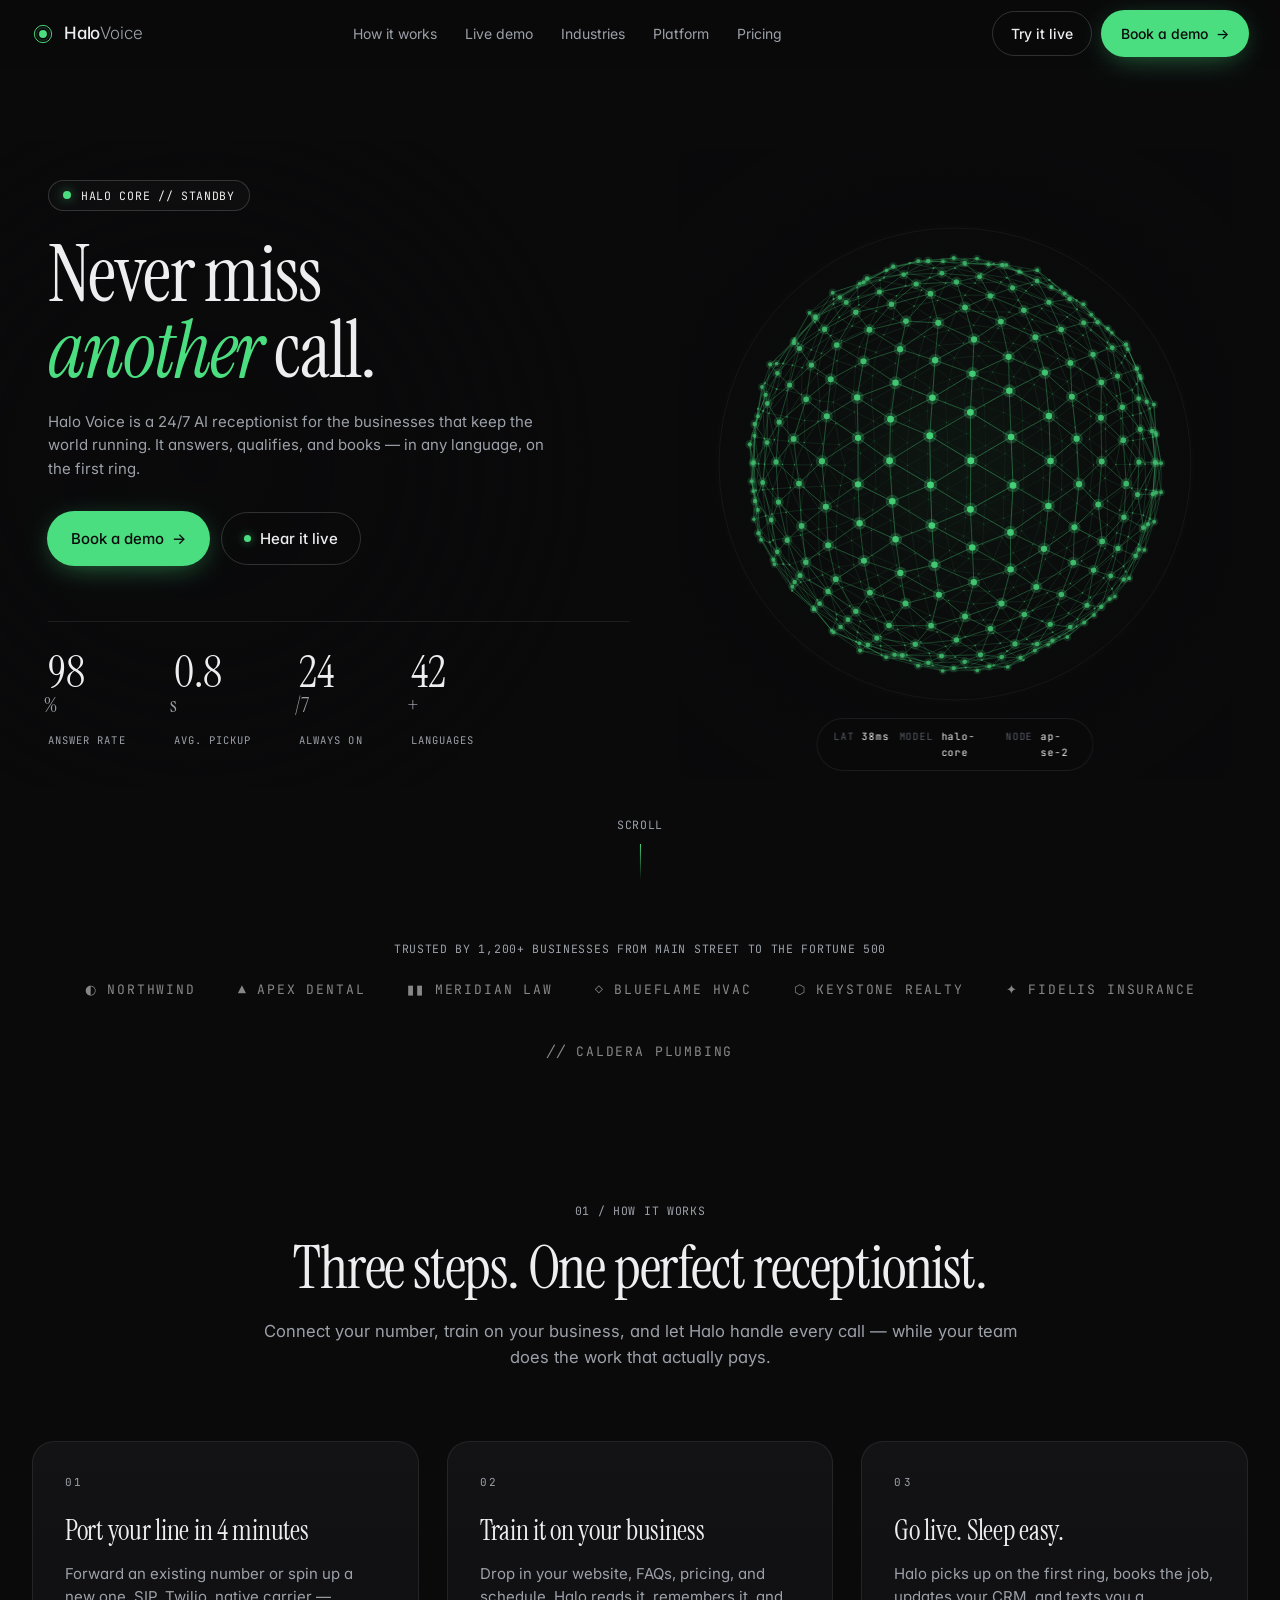
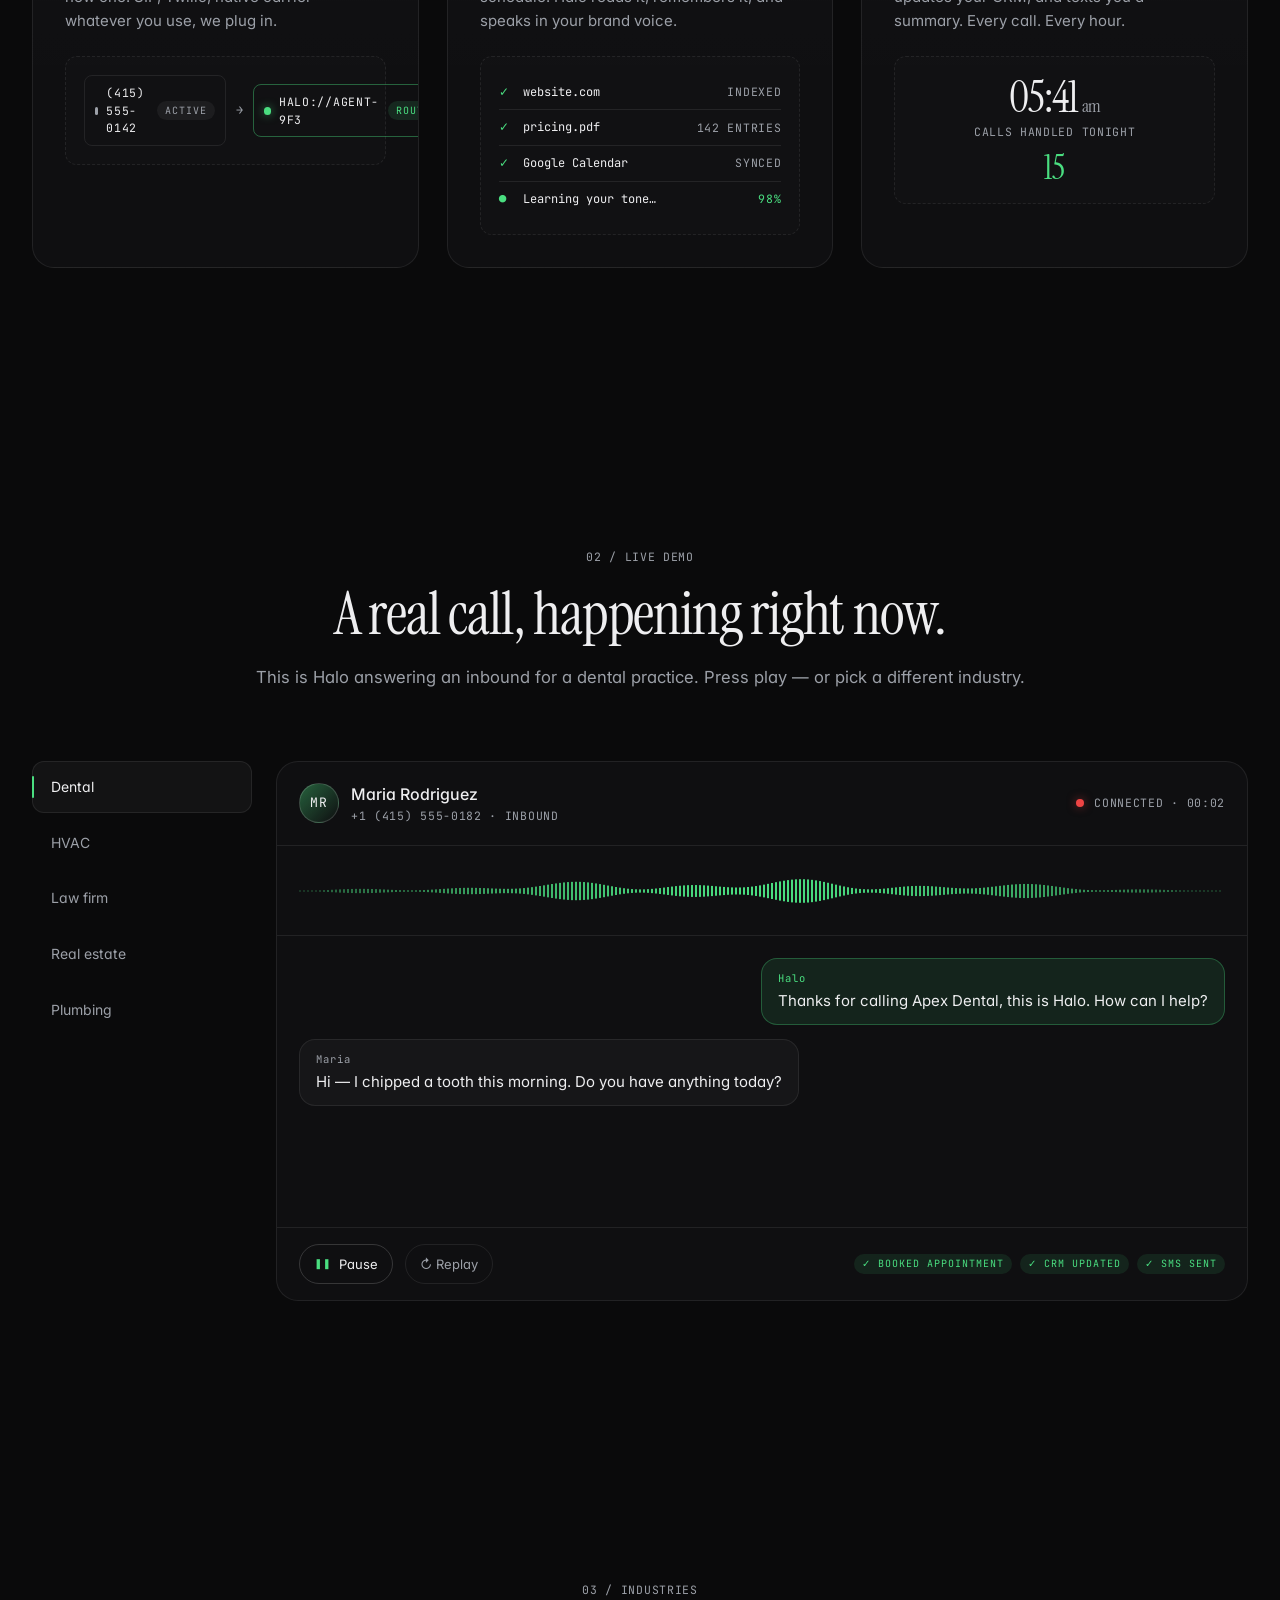
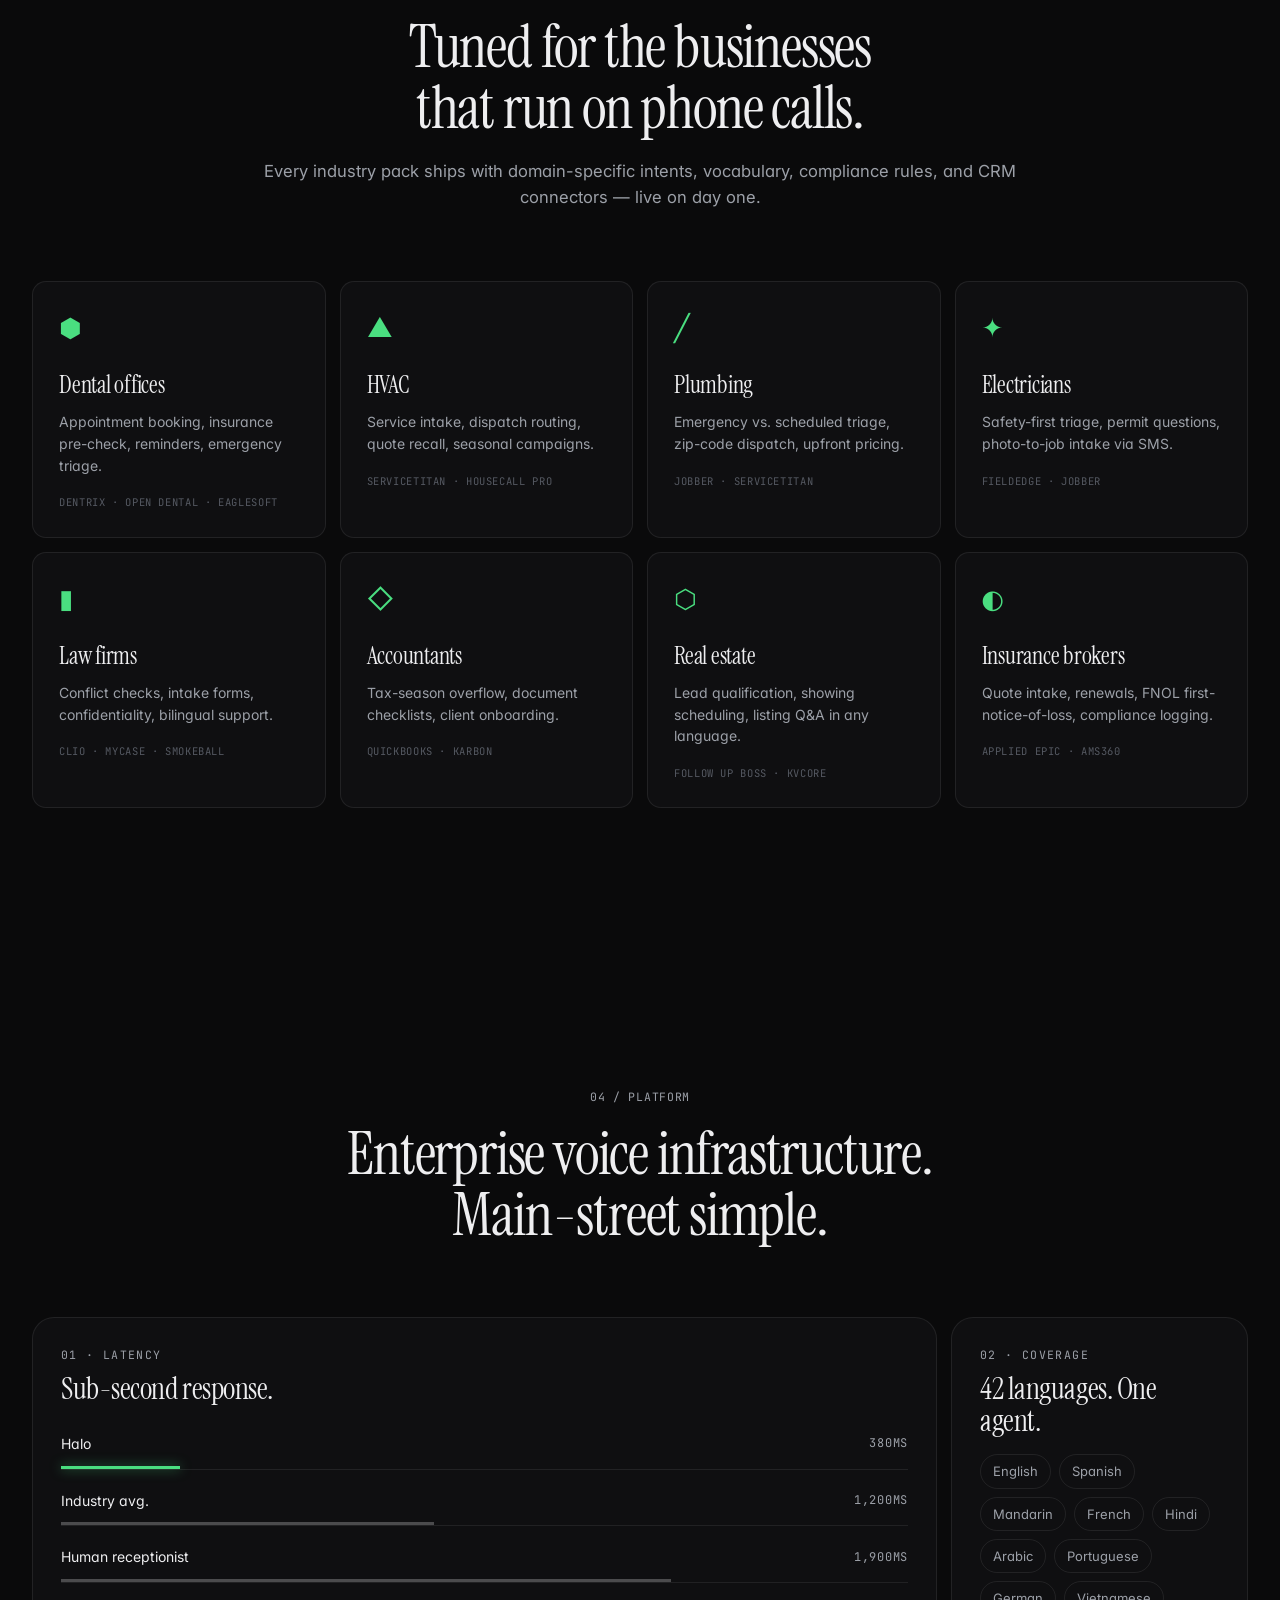
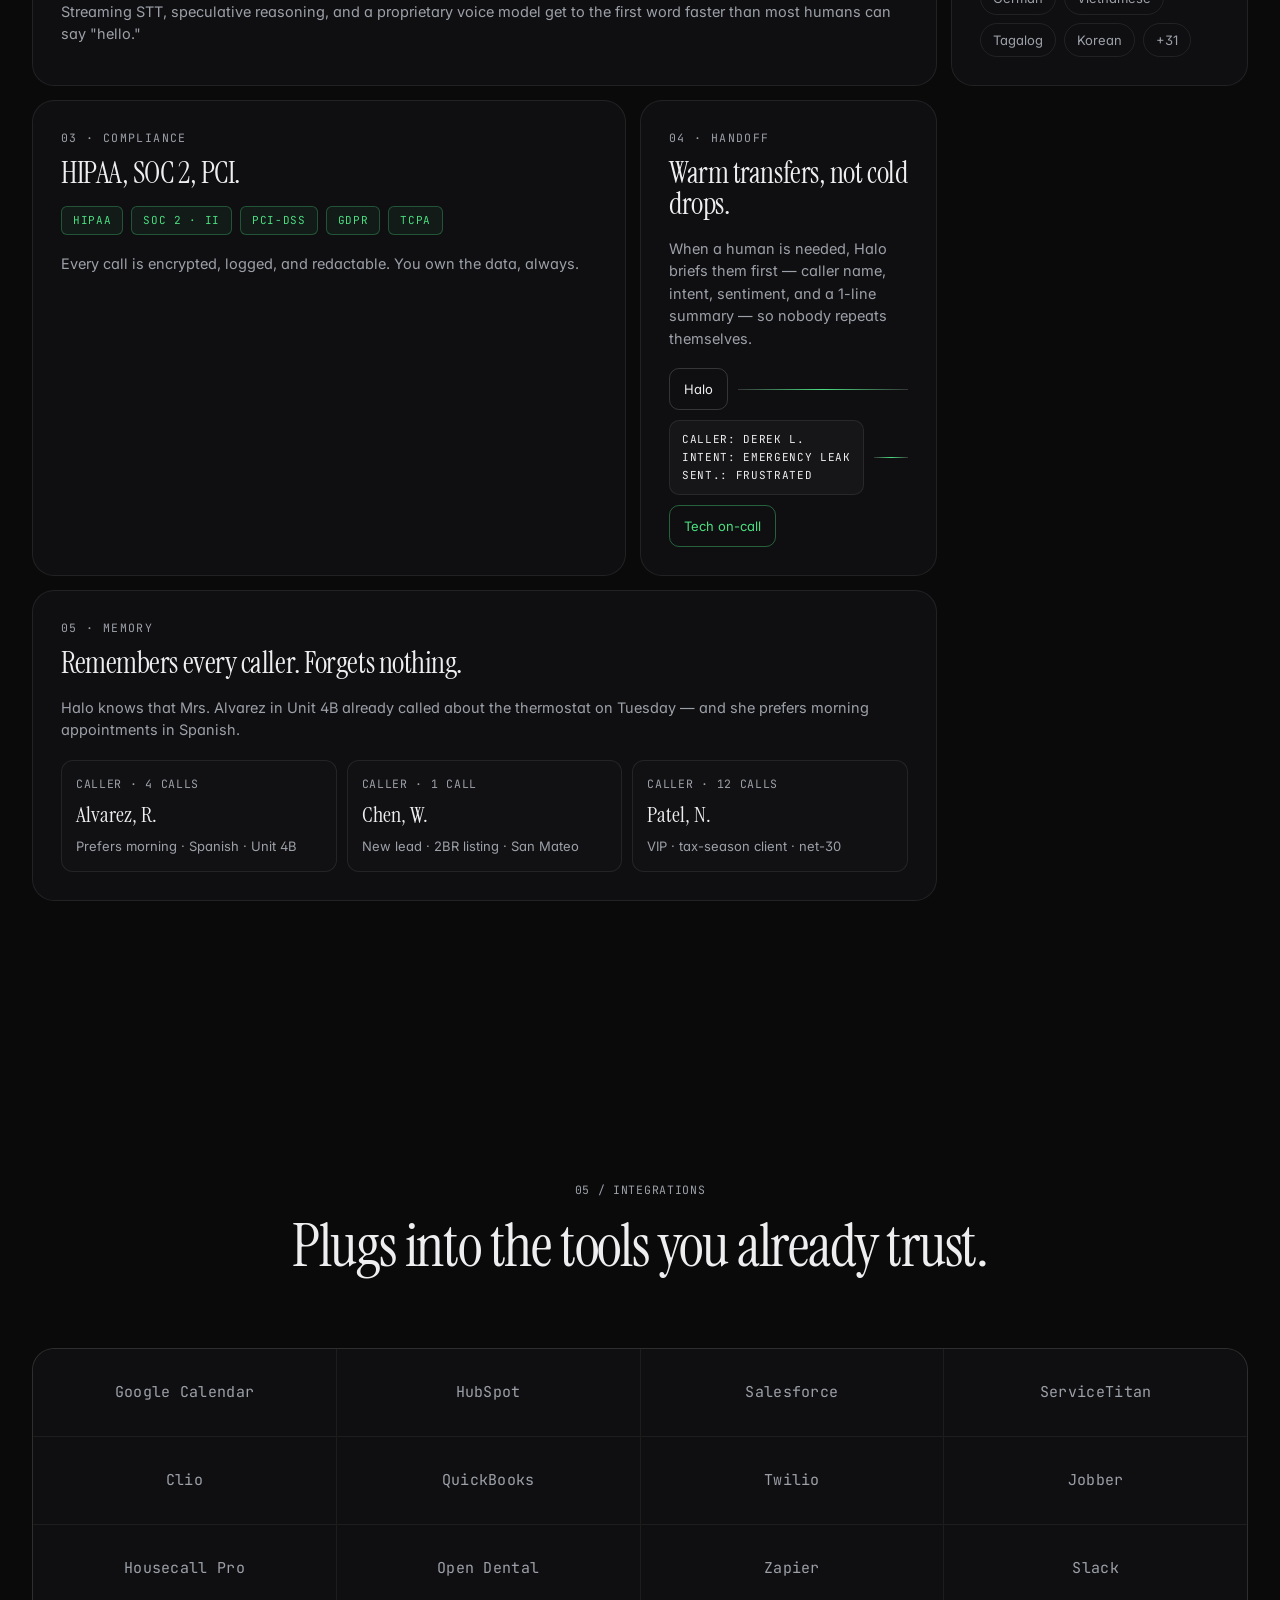
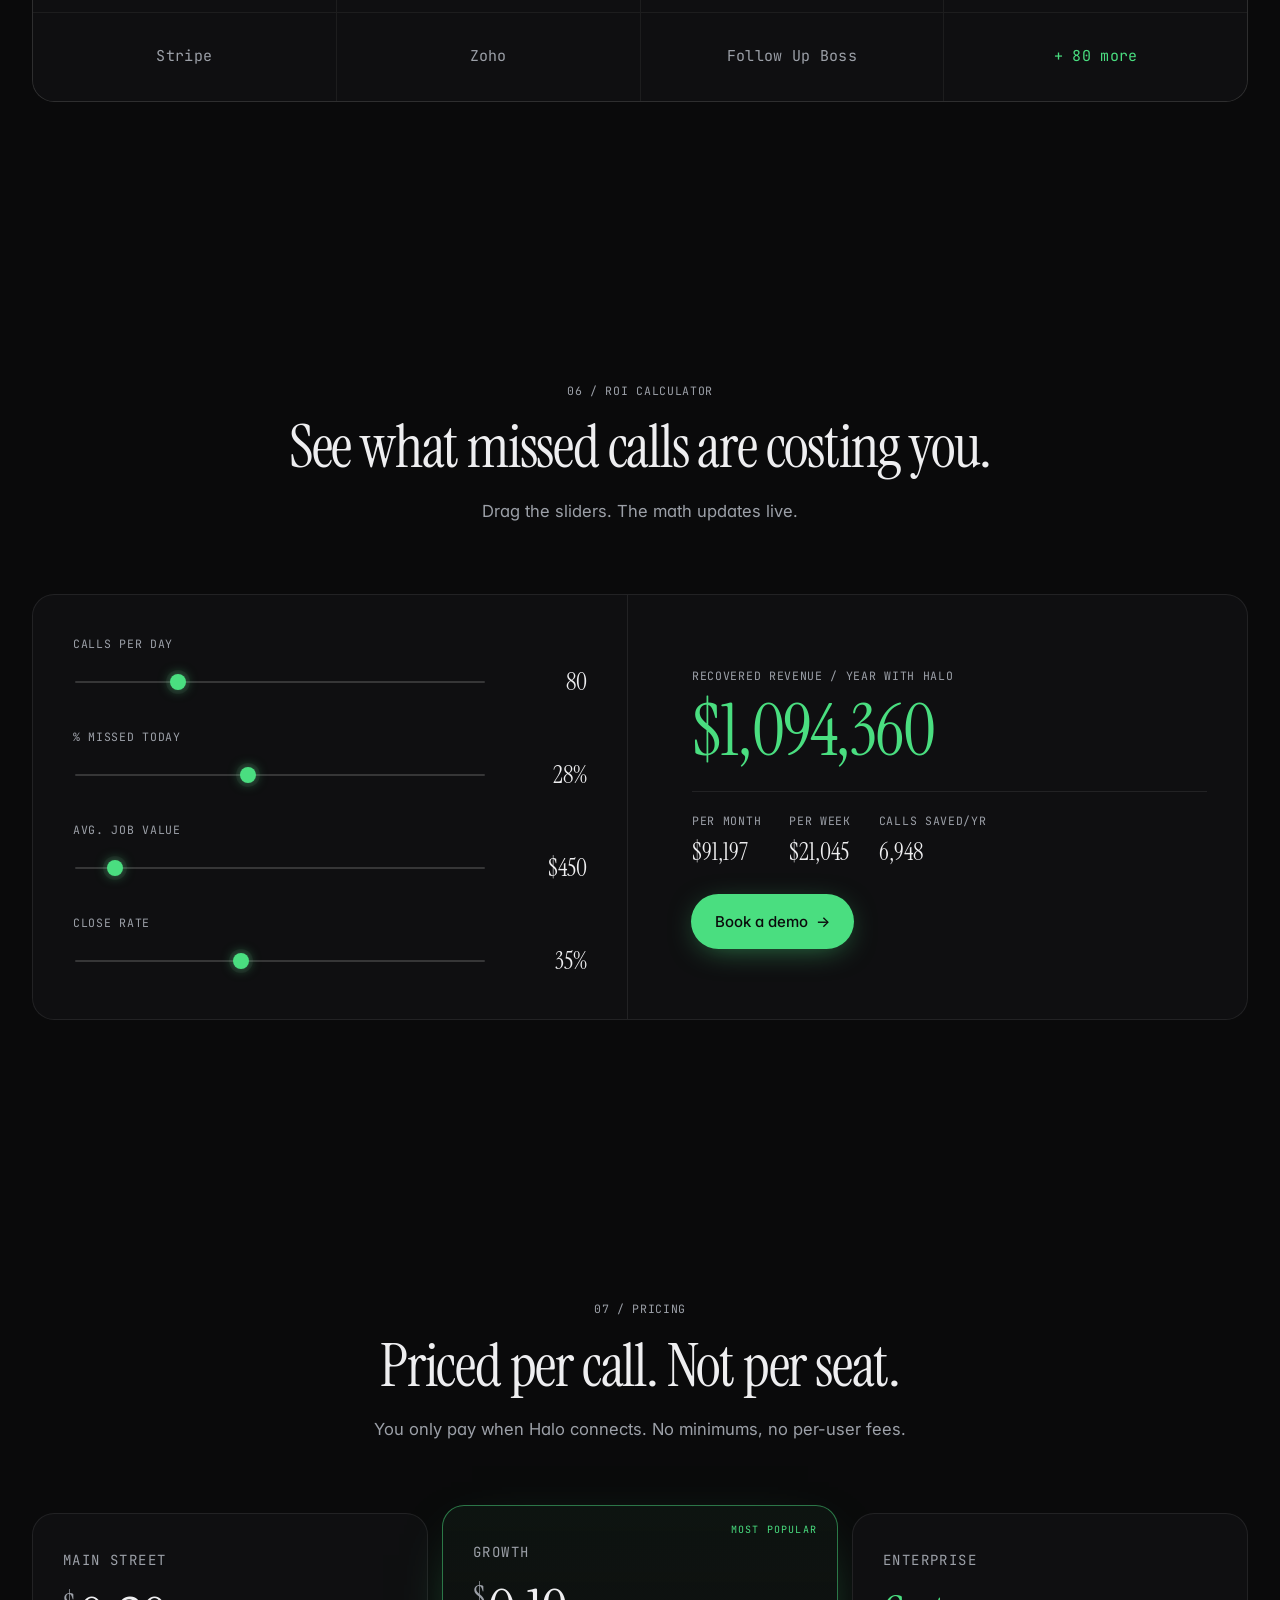
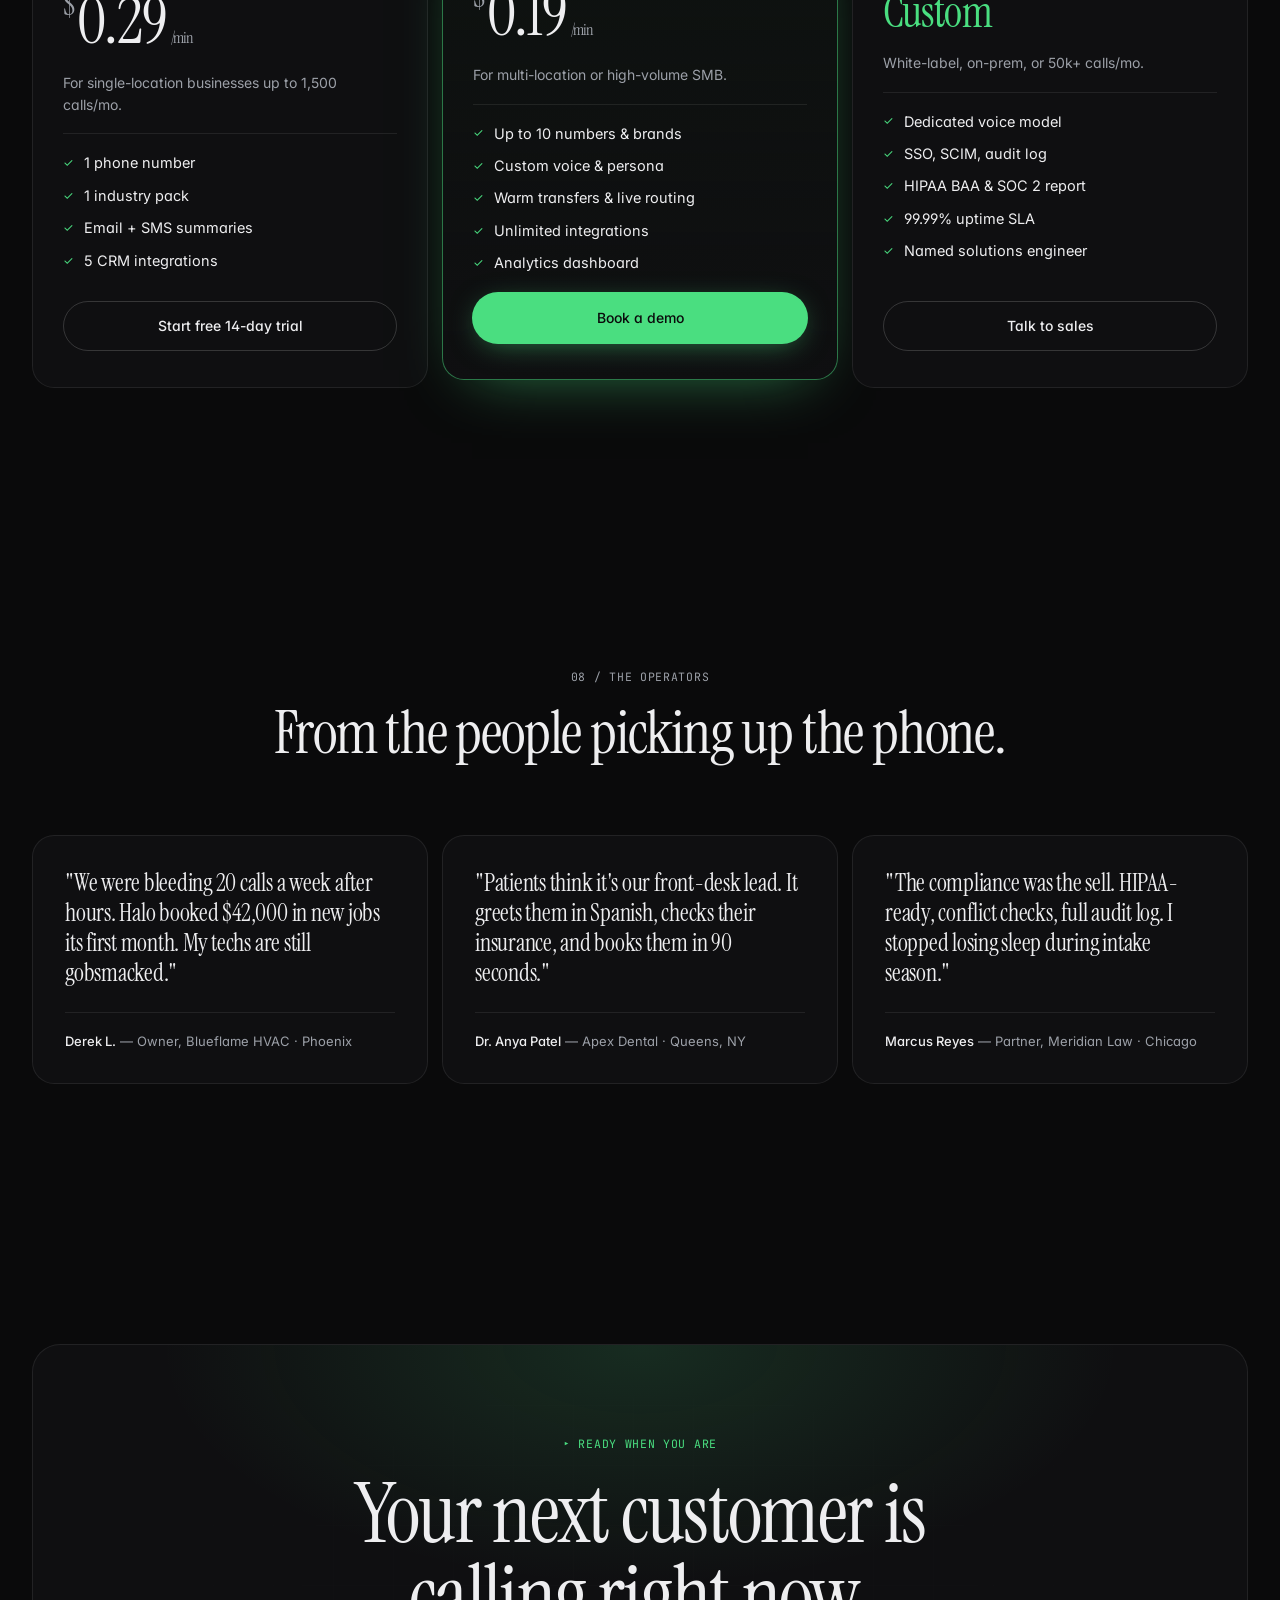
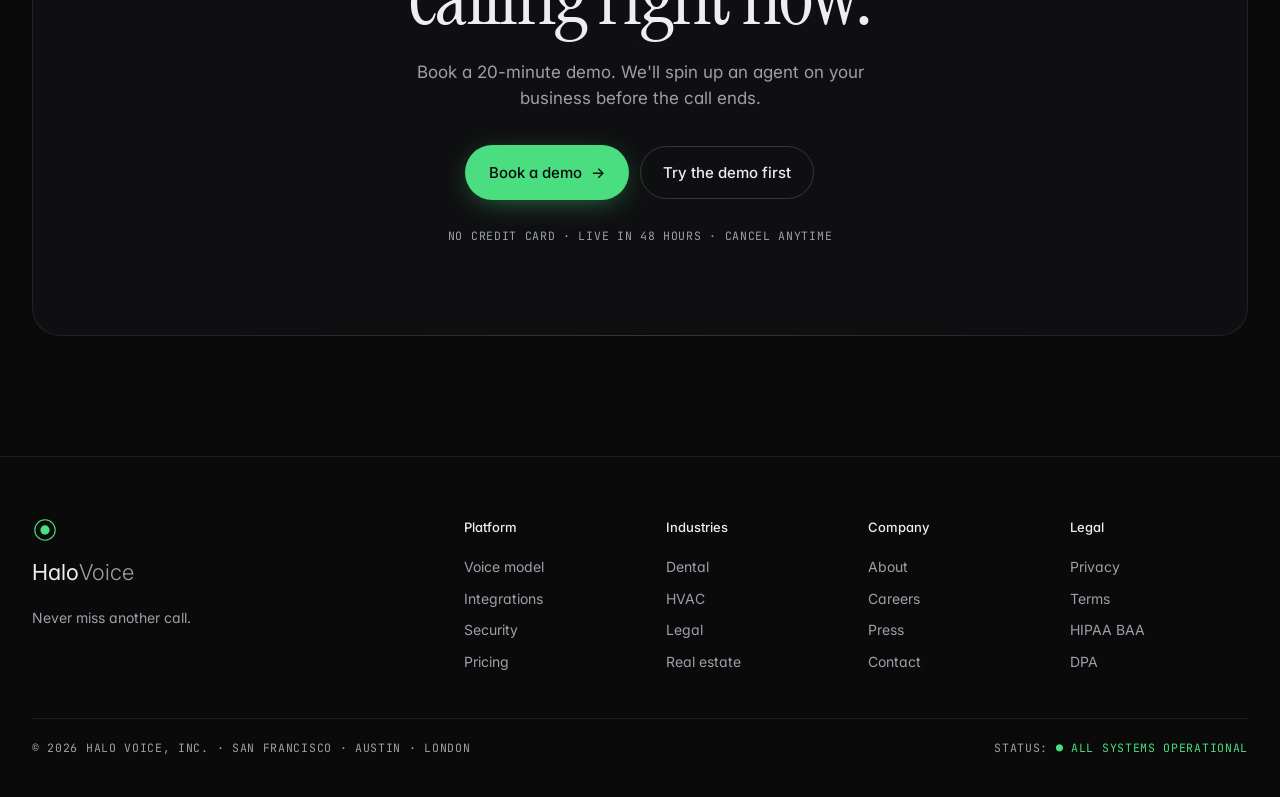
==== commit 5a1bdd01: "Add files via upload" ====
--- a/index.html
+++ b/index.html
@@ -8,6 +8,153 @@
 <link rel="preconnect" href="https://fonts.gstatic.com" crossorigin>
 <link rel="stylesheet" href="https://fonts.googleapis.com/css2?family=Inter:wght@300;400;500;600;700&family=Instrument+Serif:ital@0;1&family=JetBrains+Mono:wght@400;500&family=Space+Grotesk:wght@300;400;500;600;700&family=DM+Serif+Display&display=swap" />
 <link rel="stylesheet" href="styles.css" />
+<style>
+/* ========================================================================
+   HERO — split layout overrides (text left, orb right)
+   Scoped so it overrides the centered defaults in styles.css without
+   breaking mobile.
+   ======================================================================== */
+.hero{
+  padding: calc(var(--nav-h) + 40px) 48px 80px;
+}
+.hero-inner{
+  position: relative; z-index: 2;
+  max-width: 1280px; margin: 0 auto; width: 100%;
+  display: grid;
+  grid-template-columns: minmax(0, 1.05fr) minmax(0, 1fr);
+  gap: 48px;
+  align-items: center;
+  min-height: calc(100vh - var(--nav-h) - 120px);
+}
+
+/* LEFT column — copy */
+.hero-copy{
+  text-align: left;
+  position: relative;
+  z-index: 3;
+  max-width: 620px;
+}
+.hero-copy .hero-eyebrow{ margin-bottom: 26px; }
+.hero-copy .hero-title{
+  font-size: clamp(44px, 6.2vw, 96px);
+  text-align: left;
+  margin: 0 0 22px;
+}
+.hero-copy .hero-sub{
+  text-align: left;
+  margin: 0 0 32px;
+  max-width: 520px;
+  font-size: clamp(15px, 1.1vw, 17px);
+}
+.hero-copy .hero-ctas{ justify-content: flex-start; }
+.hero-copy .hero-metrics{
+  margin-top: 56px;
+  grid-template-columns: repeat(4, auto);
+  justify-content: start;
+  gap: 0 48px;
+  max-width: none;
+}
+.hero-copy .metric{ align-items: flex-start; }
+
+/* Readability scrim behind text only — keeps copy crisp no matter what the orb is doing */
+.hero-copy::before{
+  content:"";
+  position: absolute;
+  inset: -40px -60px -40px -60px;
+  z-index: -1;
+  background: radial-gradient(ellipse 70% 75% at 30% 50%,
+    rgba(10,10,11,0.92) 0%,
+    rgba(10,10,11,0.75) 40%,
+    rgba(10,10,11,0) 80%);
+  pointer-events: none;
+}
+
+/* RIGHT column — orb stage */
+.hero-orb-col{
+  position: relative;
+  height: min(640px, 70vh);
+  min-height: 480px;
+}
+.hero-stage{
+  position: absolute;
+  inset: 0;
+  /* subtle containment ring — "instrument" feel */
+}
+.hero-stage::after{
+  content:"";
+  position: absolute;
+  left: 50%; top: 50%;
+  width: min(520px, 85%);
+  aspect-ratio: 1;
+  transform: translate(-50%, -50%);
+  border-radius: 50%;
+  border: 1px solid rgba(255,255,255,0.05);
+  pointer-events: none;
+  z-index: 2;
+}
+#orb{ position: absolute; inset: 0; width: 100%; height: 100%; display: block; }
+.hero-vignette{
+  background:
+    radial-gradient(600px 600px at 50% 50%, transparent 0%, rgba(10,10,11,.35) 70%, var(--bg) 100%);
+}
+.hero-grid{
+  background-size: 60px 60px;
+  mask-image: radial-gradient(ellipse at 50% 50%, black 20%, transparent 65%);
+  -webkit-mask-image: radial-gradient(ellipse at 50% 50%, black 20%, transparent 65%);
+  opacity: .25;
+}
+
+/* HUD — docked under the orb, quieter */
+.hero-hud{
+  position: absolute;
+  right: auto; left: 50%; top: auto; bottom: 8px;
+  transform: translateX(-50%);
+  flex-direction: row;
+  gap: 18px;
+  padding: 10px 16px;
+  font-size: 10px;
+  background: rgba(10,10,11,.55);
+  border-radius: 99px;
+  z-index: 3;
+}
+.hero-hud .hud-row{ min-width: 0; gap: 8px; }
+.hero-hud .hud-row span:first-child{ color: var(--fg-ghost); }
+
+.scroll-cue{ bottom: 20px; }
+
+/* --- Mobile: fall back to stacked (keeps the version that already looks good) --- */
+@media (max-width: 900px){
+  .hero{ padding: calc(var(--nav-h) + 40px) 24px 60px; }
+  .hero-inner{
+    grid-template-columns: 1fr;
+    gap: 0;
+    min-height: auto;
+  }
+  .hero-copy{
+    text-align: center;
+    max-width: 100%;
+    order: 2;
+    padding-top: 20px;
+  }
+  .hero-copy .hero-title,
+  .hero-copy .hero-sub{ text-align: center; margin-left:auto; margin-right:auto; }
+  .hero-copy .hero-ctas{ justify-content: center; }
+  .hero-copy .hero-metrics{
+    justify-content: center;
+    grid-template-columns: repeat(2, 1fr);
+    gap: 22px 0;
+    margin-top: 40px;
+  }
+  .hero-copy .metric{ align-items: center; }
+  .hero-copy::before{ display: none; }
+  .hero-orb-col{
+    order: 1;
+    height: 56vh;
+    min-height: 360px;
+  }
+  .hero-hud{ display: none; }
+}
+</style>
 </head>
 <body>
 
@@ -34,60 +181,66 @@
 
 <main id="top">
 
-<!-- ───────────────────────────── HERO (pinned orb) ───────────────────────────── -->
+<!-- ───────────────────────────── HERO (split: copy | orb) ───────────────────────────── -->
 <section class="hero" id="hero">
-  <div class="hero-stage">
-    <canvas id="orb" aria-hidden="true"></canvas>
-    <div class="hero-vignette" aria-hidden="true"></div>
-    <div class="hero-grid" aria-hidden="true"></div>
-  </div>
-
-  <div class="hero-content">
-    <div class="hero-eyebrow">
-      <span class="pulse"></span>
-      <span class="mono">HALO&nbsp;CORE&nbsp;//&nbsp;<span id="hero-status">STANDBY</span></span>
+  <div class="hero-inner">
+
+    <!-- LEFT: copy -->
+    <div class="hero-copy">
+      <div class="hero-eyebrow">
+        <span class="pulse"></span>
+        <span class="mono">HALO&nbsp;CORE&nbsp;//&nbsp;<span id="hero-status">STANDBY</span></span>
+      </div>
+      <h1 class="hero-title" id="hero-headline">
+        <span class="line">Never miss</span>
+        <span class="line"><em>another</em> call.</span>
+      </h1>
+      <p class="hero-sub">
+        Halo Voice is a 24/7 AI receptionist for the businesses that keep the world running.
+        It answers, qualifies, and books — in any language, on the first ring.
+      </p>
+      <div class="hero-ctas">
+        <a href="#book" class="btn btn-primary btn-lg">Book a demo <span class="arr">→</span></a>
+        <button type="button" id="hear-btn" class="btn btn-ghost btn-lg">
+          <span class="play-dot"></span> <span id="hear-btn-label">Hear it live</span>
+        </button>
+      </div>
+
+      <div class="hero-metrics">
+        <div class="metric">
+          <span class="metric-num" data-count="98">0</span><span class="metric-unit">%</span>
+          <span class="metric-label">answer rate</span>
+        </div>
+        <div class="metric">
+          <span class="metric-num" data-count="0.8">0</span><span class="metric-unit">s</span>
+          <span class="metric-label">avg. pickup</span>
+        </div>
+        <div class="metric">
+          <span class="metric-num" data-count="24">0</span><span class="metric-unit">/7</span>
+          <span class="metric-label">always on</span>
+        </div>
+        <div class="metric">
+          <span class="metric-num" data-count="42">0</span><span class="metric-unit">+</span>
+          <span class="metric-label">languages</span>
+        </div>
+      </div>
     </div>
-    <h1 class="hero-title" id="hero-headline">
-      <span class="line">Never miss</span>
-      <span class="line"><em>another</em> call.</span>
-    </h1>
-    <p class="hero-sub">
-      Halo Voice is a 24/7 AI receptionist for the businesses that keep the world running.
-      It answers, qualifies, and books — in any language, on the first ring.
-    </p>
-    <div class="hero-ctas">
-      <a href="#book" class="btn btn-primary btn-lg">Book a demo <span class="arr">→</span></a>
-      <button type="button" id="hear-btn" class="btn btn-ghost btn-lg">
-        <span class="play-dot"></span> <span id="hear-btn-label">Hear it live</span>
-      </button>
+
+    <!-- RIGHT: orb -->
+    <div class="hero-orb-col">
+      <div class="hero-stage">
+        <canvas id="orb" aria-hidden="true"></canvas>
+        <div class="hero-vignette" aria-hidden="true"></div>
+        <div class="hero-grid" aria-hidden="true"></div>
+      </div>
+
+      <div class="hero-hud" aria-hidden="true">
+        <div class="hud-row"><span>LAT</span><span>38ms</span></div>
+        <div class="hud-row"><span>MODEL</span><span>halo-core</span></div>
+        <div class="hud-row"><span>NODE</span><span>ap-se-2</span></div>
+      </div>
     </div>
 
-    <div class="hero-metrics">
-      <div class="metric">
-        <span class="metric-num" data-count="98">0</span><span class="metric-unit">%</span>
-        <span class="metric-label">answer rate</span>
-      </div>
-      <div class="metric">
-        <span class="metric-num" data-count="0.8">0</span><span class="metric-unit">s</span>
-        <span class="metric-label">avg. pickup</span>
-      </div>
-      <div class="metric">
-        <span class="metric-num" data-count="24">0</span><span class="metric-unit">/7</span>
-        <span class="metric-label">always on</span>
-      </div>
-      <div class="metric">
-        <span class="metric-num" data-count="42">0</span><span class="metric-unit">+</span>
-        <span class="metric-label">languages</span>
-      </div>
-    </div>
-  </div>
-
-  <div class="hero-hud" aria-hidden="true">
-    <div class="hud-row"><span>LAT</span><span>38ms</span></div>
-    <div class="hud-row"><span>CH</span><span>01/64</span></div>
-    <div class="hud-row"><span>MODEL</span><span>halo-core</span></div>
-    <div class="hud-row"><span>NODE</span><span>ap-southeast-2</span></div>
-    <div class="hud-row"><span>STACK</span><span>livekit · webrtc</span></div>
   </div>
 
   <div class="scroll-cue" aria-hidden="true">
@@ -219,7 +372,6 @@
   </div>
 
   <div class="ind-grid">
-    <!-- 8 cards -->
     <article class="ind-card reveal"><div class="ind-gly">⬢</div><h3>Dental offices</h3><p>Appointment booking, insurance pre-check, reminders, emergency triage.</p><div class="ind-meta mono">Dentrix · Open Dental · Eaglesoft</div></article>
     <article class="ind-card reveal"><div class="ind-gly">▲</div><h3>HVAC</h3><p>Service intake, dispatch routing, quote recall, seasonal campaigns.</p><div class="ind-meta mono">ServiceTitan · Housecall Pro</div></article>
     <article class="ind-card reveal"><div class="ind-gly">╱</div><h3>Plumbing</h3><p>Emergency vs. scheduled triage, zip-code dispatch, upfront pricing.</p><div class="ind-meta mono">Jobber · ServiceTitan</div></article>
@@ -525,11 +677,7 @@
 <script>
 /* ===========================================================
    HERO — GEODESIC DOT-SPHERE with live voice reactivity
-   - Icosphere mesh (icosahedron subdivided) -> even triangulation.
-   - Idle: slow rotation, faint edges, dim vertices, soft bloom.
-   - Active: vertices displace outward on amp, edges brighten/pulse,
-     bloom swells, expanding voice rings.
-   - Painter's-algorithm depth sort on edges (back-to-front).
+   REFINED: smaller, slower, single-accent, contained.
    =========================================================== */
 (() => {
   const canvas = document.getElementById('orb');
@@ -538,24 +686,19 @@
   let W, H, DPR;
   const MAX_DPR = 1.75;
 
-  // ------- state -------
   const state = {
-    mode: 'idle',         // 'idle' | 'listening' | 'thinking' | 'speaking'
-    amp: 0,               // smoothed 0..1 mic energy (or synthetic when speaking)
+    mode: 'idle',
+    amp: 0,
     rawAmp: 0,
-    activation: 0,        // 0..1 how "woken" the sphere is
+    activation: 0,
     status: 'standby',
     startedAt: 0
   };
 
-  // =========================================================
-  // ICOSPHERE — icosahedron subdivided N times
-  // N=3 → 642 verts / 1280 faces / 1920 unique edges.
-  // =========================================================
+  // ---------- ICOSPHERE ----------
   const SUBDIV = 3;
 
   function buildIcosphere(subdiv){
-    // base icosahedron
     const t = (1 + Math.sqrt(5)) / 2;
     let verts = [
       [-1, t, 0],[ 1, t, 0],[-1,-t, 0],[ 1,-t, 0],
@@ -571,8 +714,6 @@
       [3,9,4],[3,4,2],[3,2,6],[3,6,8],[3,8,9],
       [4,9,5],[2,4,11],[6,2,10],[8,6,7],[9,8,1],
     ];
-
-    // subdivide: for each face, split each edge, normalize midpoints to the sphere
     const midCache = new Map();
     function midpoint(a, b){
       const key = a < b ? `${a}_${b}` : `${b}_${a}`;
@@ -593,8 +734,6 @@
       }
       faces = next;
     }
-
-    // unique edges
     const edgeSet = new Set();
     const edges = [];
     for (const [a,b,c] of faces){
@@ -613,15 +752,12 @@
   const V = ico.verts.length;
   const E = ico.edges.length;
 
-  // flat typed arrays — original + transformed
   const vx0 = new Float32Array(V), vy0 = new Float32Array(V), vz0 = new Float32Array(V);
   for (let i=0;i<V;i++){ vx0[i]=ico.verts[i][0]; vy0[i]=ico.verts[i][1]; vz0[i]=ico.verts[i][2]; }
 
-  // per-vertex random phase for organic noise
   const vPhase = new Float32Array(V);
   for (let i=0;i<V;i++) vPhase[i] = Math.random() * Math.PI * 2;
 
-  // edges as flat Int32 pairs + parallel phase
   const ea = new Int32Array(E), eb = new Int32Array(E);
   const ePhase = new Float32Array(E);
   for (let i=0;i<E;i++){
@@ -630,16 +766,13 @@
     ePhase[i] = Math.random() * Math.PI * 2;
   }
 
-  // transformed verts (recomputed each frame)
   const tx = new Float32Array(V), ty = new Float32Array(V), tz = new Float32Array(V);
-  const sx = new Float32Array(V), sy = new Float32Array(V), sp = new Float32Array(V); // screen + perspective
-
-  // edge z-sort indices (reused)
+  const sx = new Float32Array(V), sy = new Float32Array(V), sp = new Float32Array(V);
+
   const edgeOrder = new Int32Array(E);
   const edgeZ = new Float32Array(E);
   for (let i=0;i<E;i++) edgeOrder[i] = i;
 
-  // pointer parallax
   let mx=0, my=0, tmx=0, tmy=0;
   window.addEventListener('mousemove', e=>{
     tmx = (e.clientX / window.innerWidth - .5) * 2;
@@ -667,9 +800,7 @@
   let scrollY = 0;
   window.addEventListener('scroll', ()=>{ scrollY = window.scrollY; }, {passive:true});
 
-  // =========================================================
-  // AUDIO — real mic when permitted, synthetic when speaking
-  // =========================================================
+  // ---------- AUDIO ----------
   let audioCtx=null, analyser=null, micSrc=null, micStream=null, freq=null;
   let speakSynthT0 = 0;
 
@@ -719,9 +850,7 @@
     return 0;
   }
 
-  // =========================================================
-  // RENDER
-  // =========================================================
+  // ---------- RENDER ----------
   function render(now){
     const t = (now - t0) / 1000;
     mx += (tmx - mx) * 0.04;
@@ -735,7 +864,6 @@
     ctx.clearRect(0,0,W,H);
     if (fade <= 0.01){ requestAnimationFrame(render); return; }
 
-    // amp + activation smoothing
     const tgt = currentAmp();
     state.rawAmp = tgt;
     state.amp += (tgt - state.amp) * 0.22;
@@ -743,38 +871,35 @@
     state.activation += ((active ? 1 : 0) - state.activation) * 0.08;
 
     const cx = W/2;
-    const cy = H/2 + Math.min(H*0.03, 28);
-    const baseR = Math.min(W, H) * 0.3;
+    const cy = H/2;
+    // REFINED: smaller orb — was 0.3, now 0.34 of min(W,H). Container is already sized smaller.
+    const baseR = Math.min(W, H) * 0.34;
 
     const acc = accent();
     const aRgb = hexRgb(acc);
     const rgbStr = `${aRgb.r},${aRgb.g},${aRgb.b}`;
 
-    const rotY = t * 0.18 * animMult + mx * 0.2;
-    const rotX = Math.sin(t * 0.11 * animMult) * 0.1 + my * 0.1;
+    // REFINED: slower rotation (0.18 → 0.11) — more expensive-looking
+    const rotY = t * 0.11 * animMult + mx * 0.15;
+    const rotX = Math.sin(t * 0.07 * animMult) * 0.08 + my * 0.08;
     const cY = Math.cos(rotY), sY = Math.sin(rotY);
     const cX = Math.cos(rotX), sX = Math.sin(rotX);
 
-    const breath = 1 + Math.sin(t * 1.0 * animMult) * 0.02;
-    const ampPush = state.amp * 0.10 * state.activation;
+    const breath = 1 + Math.sin(t * 0.7 * animMult) * 0.015;
+    const ampPush = state.amp * 0.08 * state.activation;
     const R = baseR * (breath + ampPush);
 
-    // per-vertex displacement amount: organic, amp-scaled
-    const dispAmp = (0.02 + state.amp * 0.18 * state.activation);
-    const perspD = 600; // eye distance (arbitrary)
-
-    // -------- transform all verts --------
+    const dispAmp = (0.015 + state.amp * 0.15 * state.activation);
+    const perspD = 600;
+
     for (let i=0;i<V;i++){
-      // low-freq wobble per vertex (keeps idle alive even without voice)
-      const wob = Math.sin(t * 0.9 * animMult + vPhase[i]) * 0.012
-                + Math.sin(t * 2.3 * animMult + vPhase[i]*1.7) * 0.008;
-      const d = 1 + wob + dispAmp * (Math.sin(t * 3.4 + vPhase[i]) * 0.5 + 0.5);
+      const wob = Math.sin(t * 0.6 * animMult + vPhase[i]) * 0.010
+                + Math.sin(t * 1.8 * animMult + vPhase[i]*1.7) * 0.006;
+      const d = 1 + wob + dispAmp * (Math.sin(t * 3.0 + vPhase[i]) * 0.5 + 0.5);
       const x0 = vx0[i] * d, y0 = vy0[i] * d, z0 = vz0[i] * d;
 
-      // rotate Y
       const x1 = x0 * cY - z0 * sY;
       const z1 = x0 * sY + z0 * cY;
-      // rotate X
       const y1 = y0 * cX - z1 * sX;
       const z2 = y0 * sX + z1 * cX;
 
@@ -785,9 +910,9 @@
       sy[i] = cy + y1 * R * persp;
     }
 
-    // -------- OUTER BLOOM (swells with activation + amp) --------
-    const bloomR = baseR * (1.6 + state.activation * 0.5 + state.amp * 0.4);
-    const bloomA = (0.07 + state.activation * 0.14 + state.amp * 0.2) * fade;
+    // REFINED: softer bloom — less noisy
+    const bloomR = baseR * (1.5 + state.activation * 0.4 + state.amp * 0.3);
+    const bloomA = (0.05 + state.activation * 0.11 + state.amp * 0.16) * fade;
     const bloom = ctx.createRadialGradient(cx, cy, baseR*0.2, cx, cy, bloomR);
     bloom.addColorStop(0,  `rgba(${rgbStr},${bloomA})`);
     bloom.addColorStop(0.5,`rgba(${rgbStr},${bloomA*0.35})`);
@@ -795,12 +920,12 @@
     ctx.fillStyle = bloom;
     ctx.beginPath(); ctx.arc(cx, cy, bloomR, 0, Math.PI*2); ctx.fill();
 
-    // -------- expanding voice rings (when active) --------
+    // Voice rings
     if (state.activation > 0.05){
       for (let k=0;k<3;k++){
-        const phase = ((t * (0.4 + k*0.1) + k*0.33) % 1);
-        const rr = R * (1.0 + phase * 0.9);
-        const a = (1 - phase) * 0.22 * state.activation * fade;
+        const phase = ((t * (0.35 + k*0.08) + k*0.33) % 1);
+        const rr = R * (1.0 + phase * 0.8);
+        const a = (1 - phase) * 0.18 * state.activation * fade;
         ctx.globalAlpha = a;
         ctx.strokeStyle = acc;
         ctx.lineWidth = 1;
@@ -809,33 +934,29 @@
       ctx.globalAlpha = 1;
     }
 
-    // -------- EDGES (depth-sorted, painter's algorithm) --------
-    // compute edge midpoint z, sort back-to-front
+    // EDGES — depth sorted
     for (let i=0;i<E;i++){
       edgeZ[i] = (tz[ea[i]] + tz[eb[i]]) * 0.5;
     }
-    // JS sort on indices
     const order = Array.from(edgeOrder);
     order.sort((i, j) => edgeZ[i] - edgeZ[j]);
 
-    const ampK = state.amp * state.activation; // 0..1
-    const pulseBase = 0.18 + state.activation * 0.22; // idle dim, active brighter
+    const ampK = state.amp * state.activation;
+    // REFINED: tighter edge opacity — less busy
+    const pulseBase = 0.12 + state.activation * 0.18;
     ctx.lineCap = 'round';
 
     for (let k=0;k<E;k++){
       const i = order[k];
       const a = ea[i], b = eb[i];
-      const zMid = edgeZ[i]; // -1..1, back..front
-      const depth = (zMid + 1) * 0.5; // 0..1
-
-      // edge pulse — traveling along the mesh using phase
-      const pulse = Math.sin(t * 2.2 * animMult + ePhase[i]) * 0.5 + 0.5;
-
-      // alpha: depth gives back fade, pulse + amp give liveliness
-      const alpha = (pulseBase + depth * 0.45 + pulse * 0.15 + ampK * 0.55) * fade;
-
-      ctx.strokeStyle = `rgba(${rgbStr},${Math.min(0.95, alpha)})`;
-      ctx.lineWidth = 0.35 + depth * 0.45 + ampK * 0.5;
+      const zMid = edgeZ[i];
+      const depth = (zMid + 1) * 0.5;
+
+      const pulse = Math.sin(t * 1.6 * animMult + ePhase[i]) * 0.5 + 0.5;
+      const alpha = (pulseBase + depth * 0.38 + pulse * 0.10 + ampK * 0.5) * fade;
+
+      ctx.strokeStyle = `rgba(${rgbStr},${Math.min(0.85, alpha)})`;
+      ctx.lineWidth = 0.3 + depth * 0.4 + ampK * 0.45;
 
       ctx.beginPath();
       ctx.moveTo(sx[a], sy[a]);
@@ -843,9 +964,7 @@
       ctx.stroke();
     }
 
-    // -------- VERTICES (dots) --------
-    // draw back first, front last so front sits on top
-    // simple: iterate in z order (reuse same sort by vertex z)
+    // VERTICES — all accent-colored now (no white cores) for cohesion
     const vOrder = [];
     for (let i=0;i<V;i++) vOrder.push(i);
     vOrder.sort((i,j) => tz[i] - tz[j]);
@@ -853,30 +972,28 @@
     for (let k=0;k<V;k++){
       const i = vOrder[k];
       const depth = (tz[i] + 1) * 0.5;
-      const r = (0.9 + depth * 1.6 + ampK * 1.2) * sp[i];
-      const alpha = (0.25 + depth * 0.65 + ampK * 0.3) * fade;
-
-      // front-hemisphere verts slightly warmer / whiter core
+      const r = (0.8 + depth * 1.4 + ampK * 1.0) * sp[i];
+      const alpha = (0.22 + depth * 0.6 + ampK * 0.25) * fade;
+
       if (depth > 0.62){
-        // glow halo
-        ctx.fillStyle = `rgba(${rgbStr},${alpha * 0.35})`;
-        ctx.beginPath(); ctx.arc(sx[i], sy[i], r * 2.2, 0, Math.PI*2); ctx.fill();
-        // solid core
-        ctx.fillStyle = `rgba(255,255,255,${Math.min(0.95, alpha + 0.1)})`;
+        // front verts: accent glow halo + brighter accent core (no white)
+        ctx.fillStyle = `rgba(${rgbStr},${alpha * 0.3})`;
+        ctx.beginPath(); ctx.arc(sx[i], sy[i], r * 2.0, 0, Math.PI*2); ctx.fill();
+        ctx.fillStyle = `rgba(${rgbStr},${Math.min(0.95, alpha + 0.15)})`;
         ctx.beginPath(); ctx.arc(sx[i], sy[i], r, 0, Math.PI*2); ctx.fill();
       } else {
-        ctx.fillStyle = `rgba(${rgbStr},${alpha})`;
-        ctx.beginPath(); ctx.arc(sx[i], sy[i], r * 0.75, 0, Math.PI*2); ctx.fill();
+        ctx.fillStyle = `rgba(${rgbStr},${alpha * 0.85})`;
+        ctx.beginPath(); ctx.arc(sx[i], sy[i], r * 0.7, 0, Math.PI*2); ctx.fill();
       }
     }
 
-    // -------- HOT CORE (when active) --------
+    // Hot core when active (accent-only)
     if (state.activation > 0.05){
-      const coreR = 2 + state.amp * 6 * state.activation;
-      const coreA = (0.7 * state.activation) * fade;
+      const coreR = 2 + state.amp * 5 * state.activation;
+      const coreA = (0.55 * state.activation) * fade;
       const coreGrad = ctx.createRadialGradient(cx, cy, 0, cx, cy, coreR * 6);
-      coreGrad.addColorStop(0, `rgba(255,255,255,${coreA})`);
-      coreGrad.addColorStop(0.25, `rgba(${rgbStr},${coreA * 0.6})`);
+      coreGrad.addColorStop(0, `rgba(${rgbStr},${coreA * 1.2})`);
+      coreGrad.addColorStop(0.25, `rgba(${rgbStr},${coreA * 0.55})`);
       coreGrad.addColorStop(1, 'transparent');
       ctx.fillStyle = coreGrad;
       ctx.beginPath(); ctx.arc(cx, cy, coreR * 6, 0, Math.PI*2); ctx.fill();
@@ -887,9 +1004,7 @@
   }
   requestAnimationFrame(render);
 
-  // =========================================================
-  // PUBLIC: HUD + button wiring
-  // =========================================================
+  // ---------- PUBLIC ----------
   const hudStatus = document.getElementById('hero-status');
   const btnHear = document.getElementById('hear-btn');
   const btnHearLabel = document.getElementById('hear-btn-label');
@@ -910,18 +1025,14 @@
   }
 
   async function activate(){
-    // awaken sequence: thinking → listening
     setStatus('WAKING…', 'thinking');
     state.startedAt = performance.now();
     const ok = await startMic();
     if (!ok){
-      // fall back to simulated conversation if mic denied
       simulatedLoop();
       return;
     }
     setTimeout(() => setStatus('LISTENING', 'listening'), 420);
-
-    // After some listening time with amp, pretend to respond
     scheduleAutoResponse();
   }
 
@@ -945,7 +1056,6 @@
   }
 
   function simulatedLoop(){
-    // no mic — cycle through states using synthetic audio
     setStatus('LISTENING', 'listening');
     const step = () => {
       if (state.mode === 'idle') return;
@@ -978,17 +1088,14 @@
     });
   }
 
-  // expose for debugging
   window.__orb = { state, activate, deactivate };
 })();
-
 </script>
 <script>
 /* ===========================================================
    LIVE DEMO — scripted calls + waveform
    =========================================================== */
 (() => {
-  // ---------- SCRIPTS ----------
   const SCRIPTS = {
     dental: {
       caller: { name: "Maria Rodriguez", phone: "+1 (415) 555-0182", initials: "MR" },
@@ -1068,7 +1175,6 @@
     }
   };
 
-  // ---------- DOM ----------
   const panel = {
     name: document.getElementById('demo-caller'),
     meta: document.getElementById('demo-meta'),
@@ -1151,14 +1257,12 @@
     panel.transcript.scrollTop = panel.transcript.scrollHeight;
   }
 
-  // buttons
   panel.toggle.addEventListener('click', () => {
     if (playing) stop(); else start();
   });
   panel.reset.addEventListener('click', reset);
   panel.inds.forEach(b => b.addEventListener('click', () => setIndustry(b.dataset.ind)));
 
-  // auto-start when scrolled into view (only first time)
   let started = false;
   const io = new IntersectionObserver((entries)=>{
     entries.forEach(en => {
@@ -1170,7 +1274,6 @@
   }, { threshold: 0.35 });
   io.observe(document.getElementById('demo'));
 
-  // ---------- WAVE ----------
   const waveCanvas = document.getElementById('wave');
   const wctx = waveCanvas.getContext('2d');
   let wW, wH, wDPR;
@@ -1194,7 +1297,7 @@
     const envScale = waveActive ? 1 : 0.12;
     for (let i=0;i<bars;i++){
       const x = i*4;
-      const dist = Math.abs(i - bars/2) / (bars/2); // 0 center, 1 edges
+      const dist = Math.abs(i - bars/2) / (bars/2);
       const env = (1 - Math.pow(dist, 1.6));
       const wob = Math.sin(t*2.2 + i*0.22) * 0.5 + Math.sin(t*3.7 + i*0.11) * 0.5;
       const h = Math.max(1, env * (wH*0.45) * (0.5 + wob*0.5) * envScale);
@@ -1207,21 +1310,17 @@
   }
   requestAnimationFrame(drawWave);
 })();
-
 </script>
 <script>
 /* ===========================================================
    APP — nav, reveals, metrics, ROI, tweaks
    =========================================================== */
 (() => {
-
-  // ---------- NAV SCROLL ----------
   const nav = document.getElementById('nav');
   const onScroll = () => nav.classList.toggle('scrolled', window.scrollY > 10);
   window.addEventListener('scroll', onScroll, {passive:true});
   onScroll();
 
-  // ---------- REVEAL ON SCROLL ----------
   const io = new IntersectionObserver((entries)=>{
     entries.forEach(en => {
       if (en.isIntersecting){
@@ -1232,7 +1331,6 @@
   }, { threshold: 0.12, rootMargin: '0px 0px -40px 0px' });
   document.querySelectorAll('.reveal').forEach(el => io.observe(el));
 
-  // ---------- STEP CARD MOUSE HIGHLIGHT ----------
   document.querySelectorAll('.step').forEach(card => {
     card.addEventListener('mousemove', e => {
       const r = card.getBoundingClientRect();
@@ -1241,7 +1339,6 @@
     });
   });
 
-  // ---------- METRIC COUNT-UP ----------
   const counters = document.querySelectorAll('.metric-num');
   const cio = new IntersectionObserver((entries)=>{
     entries.forEach(en => {
@@ -1264,7 +1361,6 @@
   }, { threshold: 0.5 });
   counters.forEach(c => cio.observe(c));
 
-  // ---------- LIVE CLOCK + COUNT ----------
   const timeEl = document.getElementById('live-time');
   const countEl = document.getElementById('live-count');
   function tickClock(){
@@ -1276,13 +1372,11 @@
     if (timeEl) timeEl.innerHTML = `${h.toString().padStart(2,'0')}:${m}<span class="ampm">${ampm}</span>`;
   }
   tickClock(); setInterval(tickClock, 15000);
-  // count grows slowly
   if (countEl){
     let n = 14;
     setInterval(()=>{ if (Math.random() > 0.4) { n++; countEl.textContent = n; } }, 3500);
   }
 
-  // ---------- ROI ----------
   const roi = {
     calls: document.getElementById('roi-calls'),
     miss: document.getElementById('roi-miss'),
@@ -1313,7 +1407,7 @@
     roi.closeV.textContent = roi.close.value;
 
     const missedPerDay = calls * miss;
-    const recoveredPerDay = missedPerDay * 0.85; // halo catches 85%
+    const recoveredPerDay = missedPerDay * 0.85;
     const newJobsPerDay = recoveredPerDay * close;
     const dailyRev = newJobsPerDay * value;
     const yearly = dailyRev * 365;
@@ -1324,12 +1418,10 @@
     roiAnimTargets = { year: yearly, month: monthly, week: weekly, saved: savedYr };
   }
   function tickRoi(){
-    let changed = false;
     for (const k of ['year','month','week','saved']){
       const diff = roiAnimTargets[k] - roiAnimCurr[k];
       if (Math.abs(diff) > 0.5){
         roiAnimCurr[k] += diff * 0.14;
-        changed = true;
       } else {
         roiAnimCurr[k] = roiAnimTargets[k];
       }
@@ -1341,7 +1433,6 @@
   updateRoi();
   requestAnimationFrame(tickRoi);
 
-  // ---------- TWEAKS ----------
   const TWEAK_DEFAULTS = /*EDITMODE-BEGIN*/{
     "accent": "#4ade80",
     "font": "instrument",
@@ -1399,7 +1490,6 @@
 
   applyAll();
 
-  // ---------- EDIT MODE PROTOCOL ----------
   const tweaksPanel = document.getElementById('tweaks');
   const closeBtn = document.getElementById('tweaks-close');
 
@@ -1414,7 +1504,6 @@
   });
   try{ window.parent.postMessage({type:'__edit_mode_available'}, '*'); }catch(e){}
 })();
-
 </script>
 </body>
 </html>
